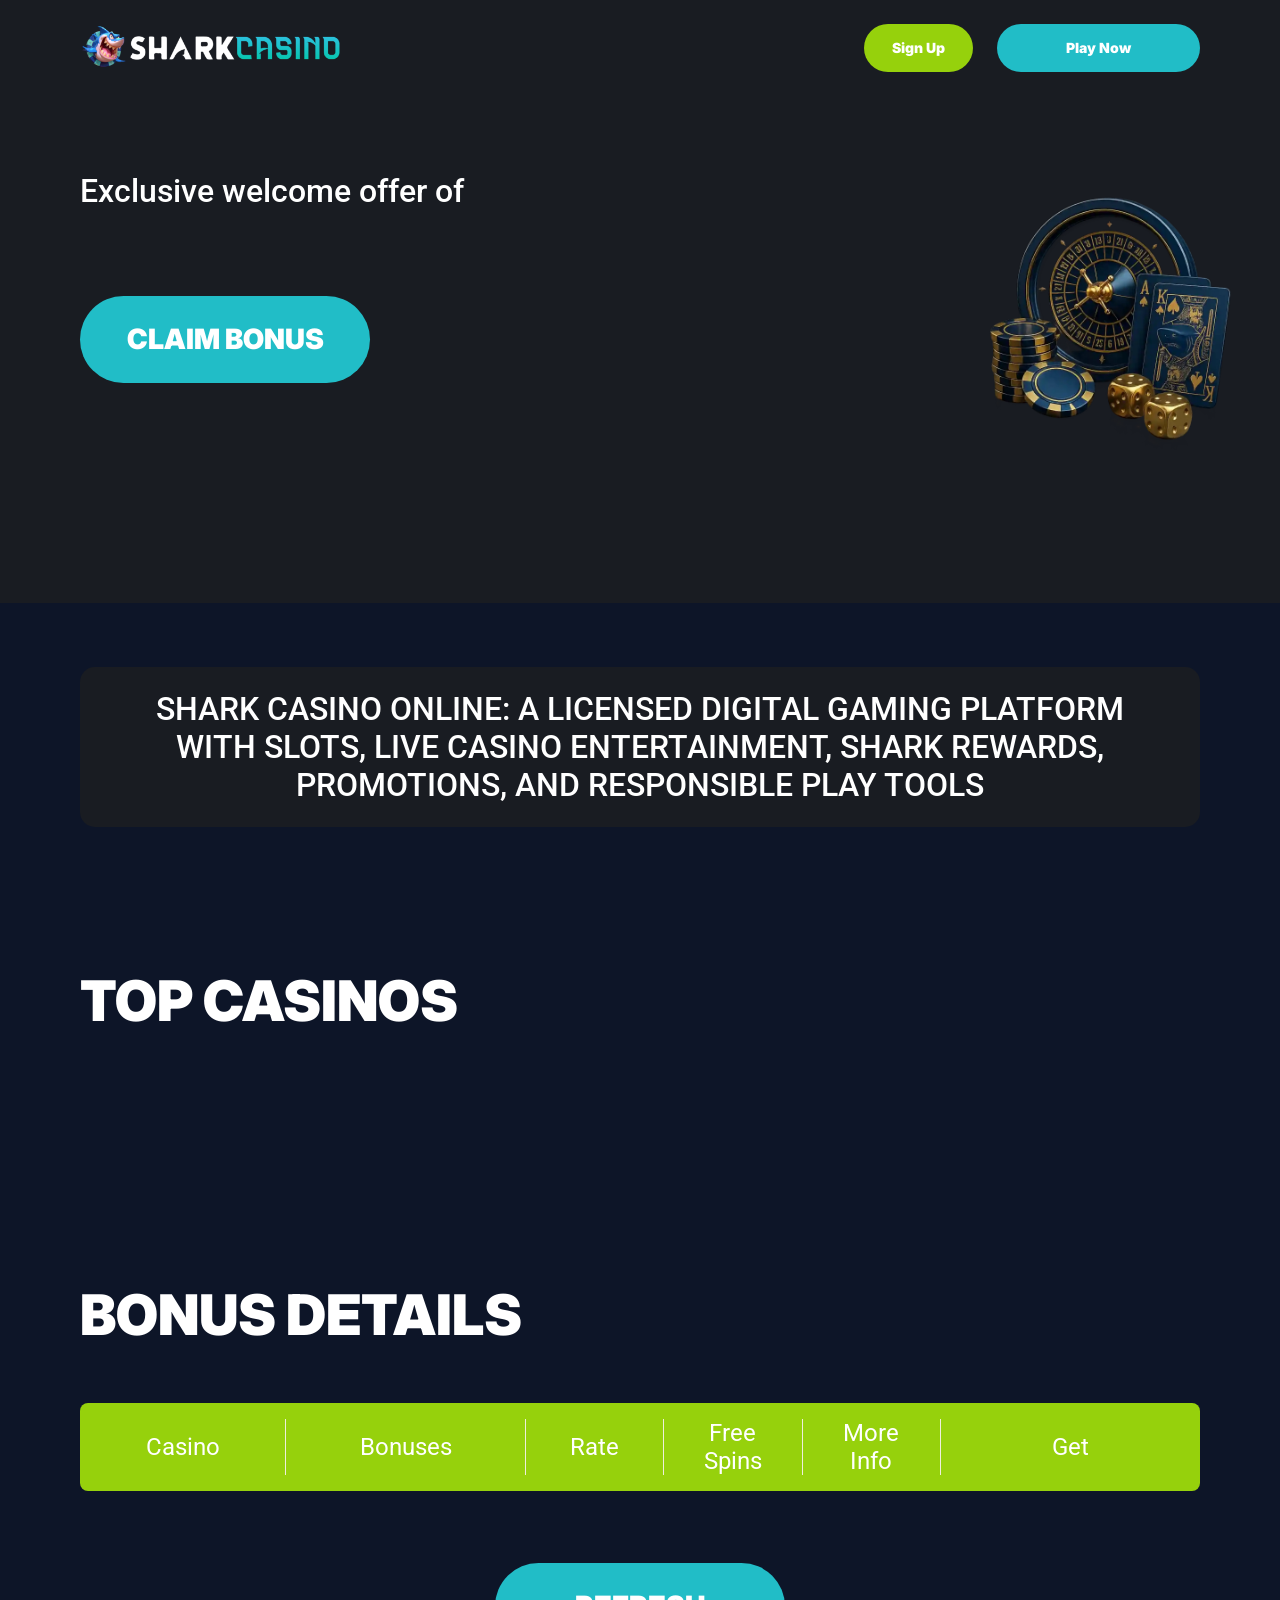
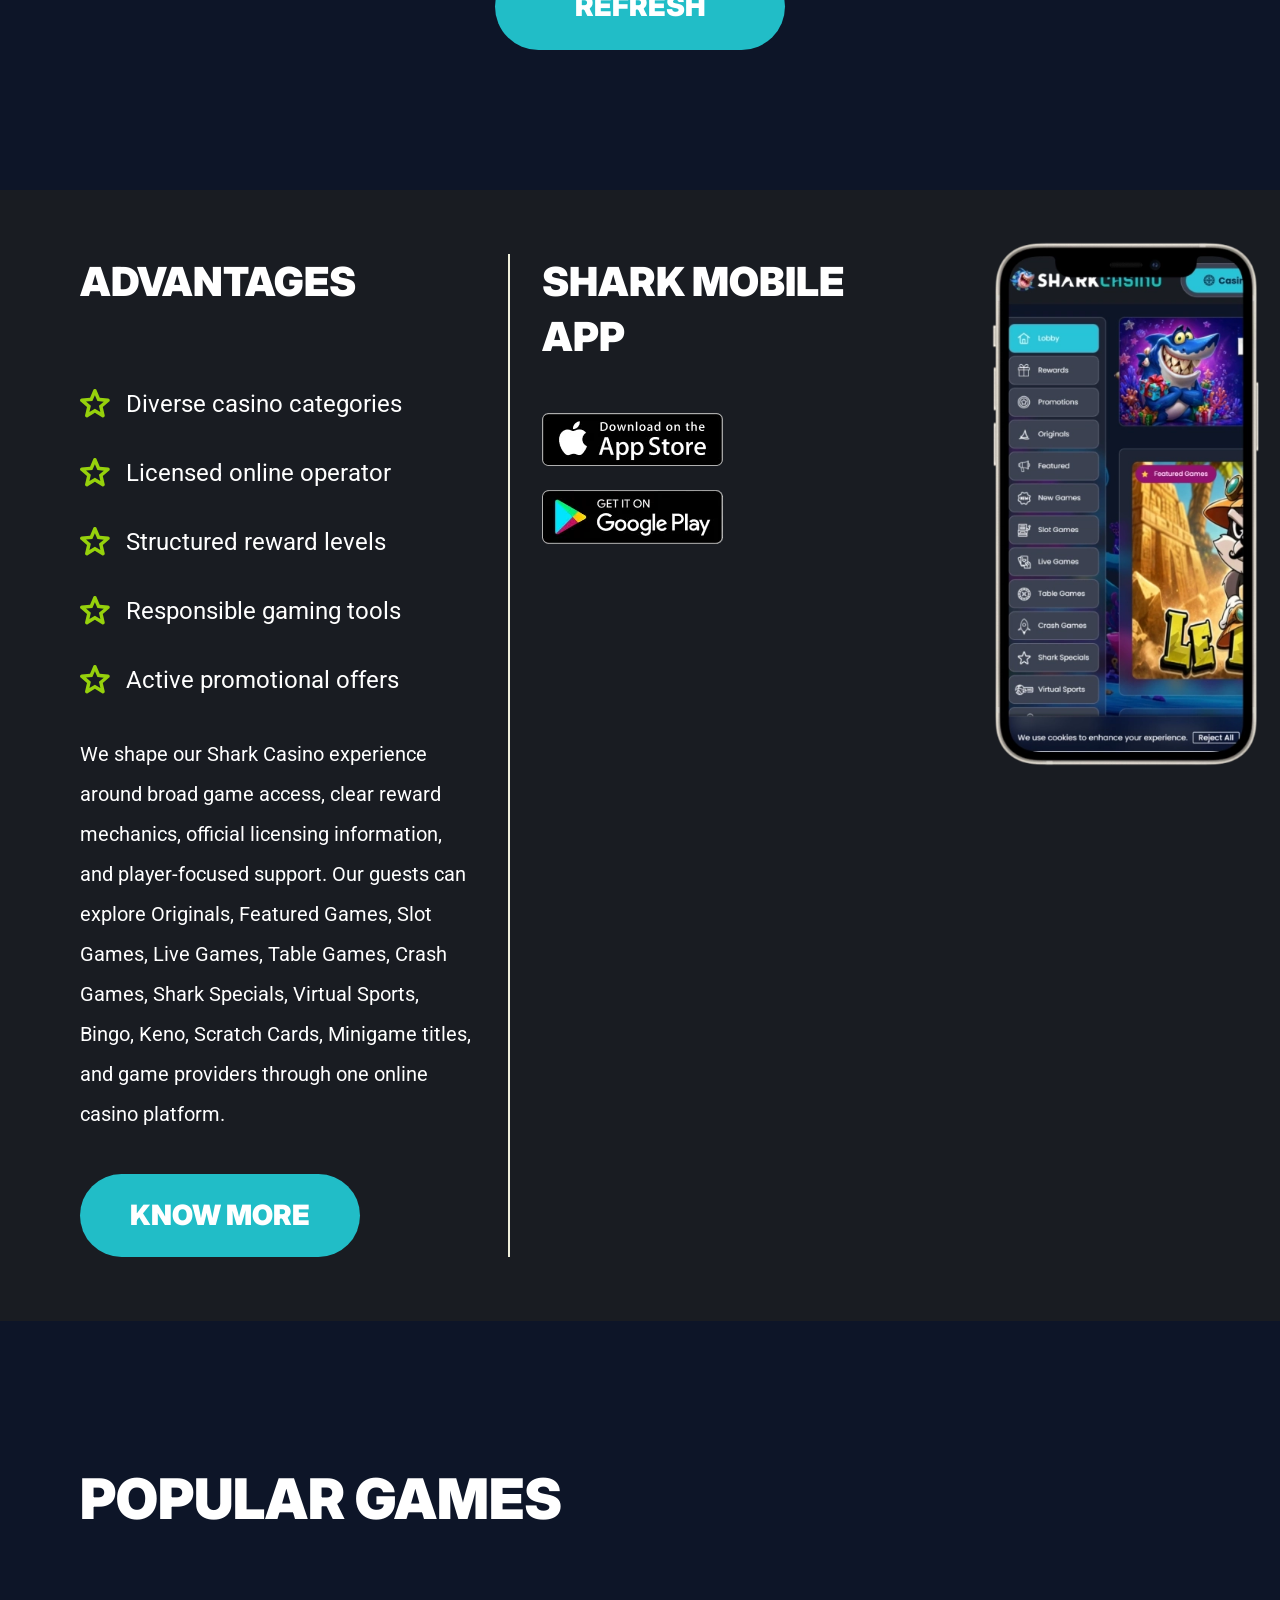
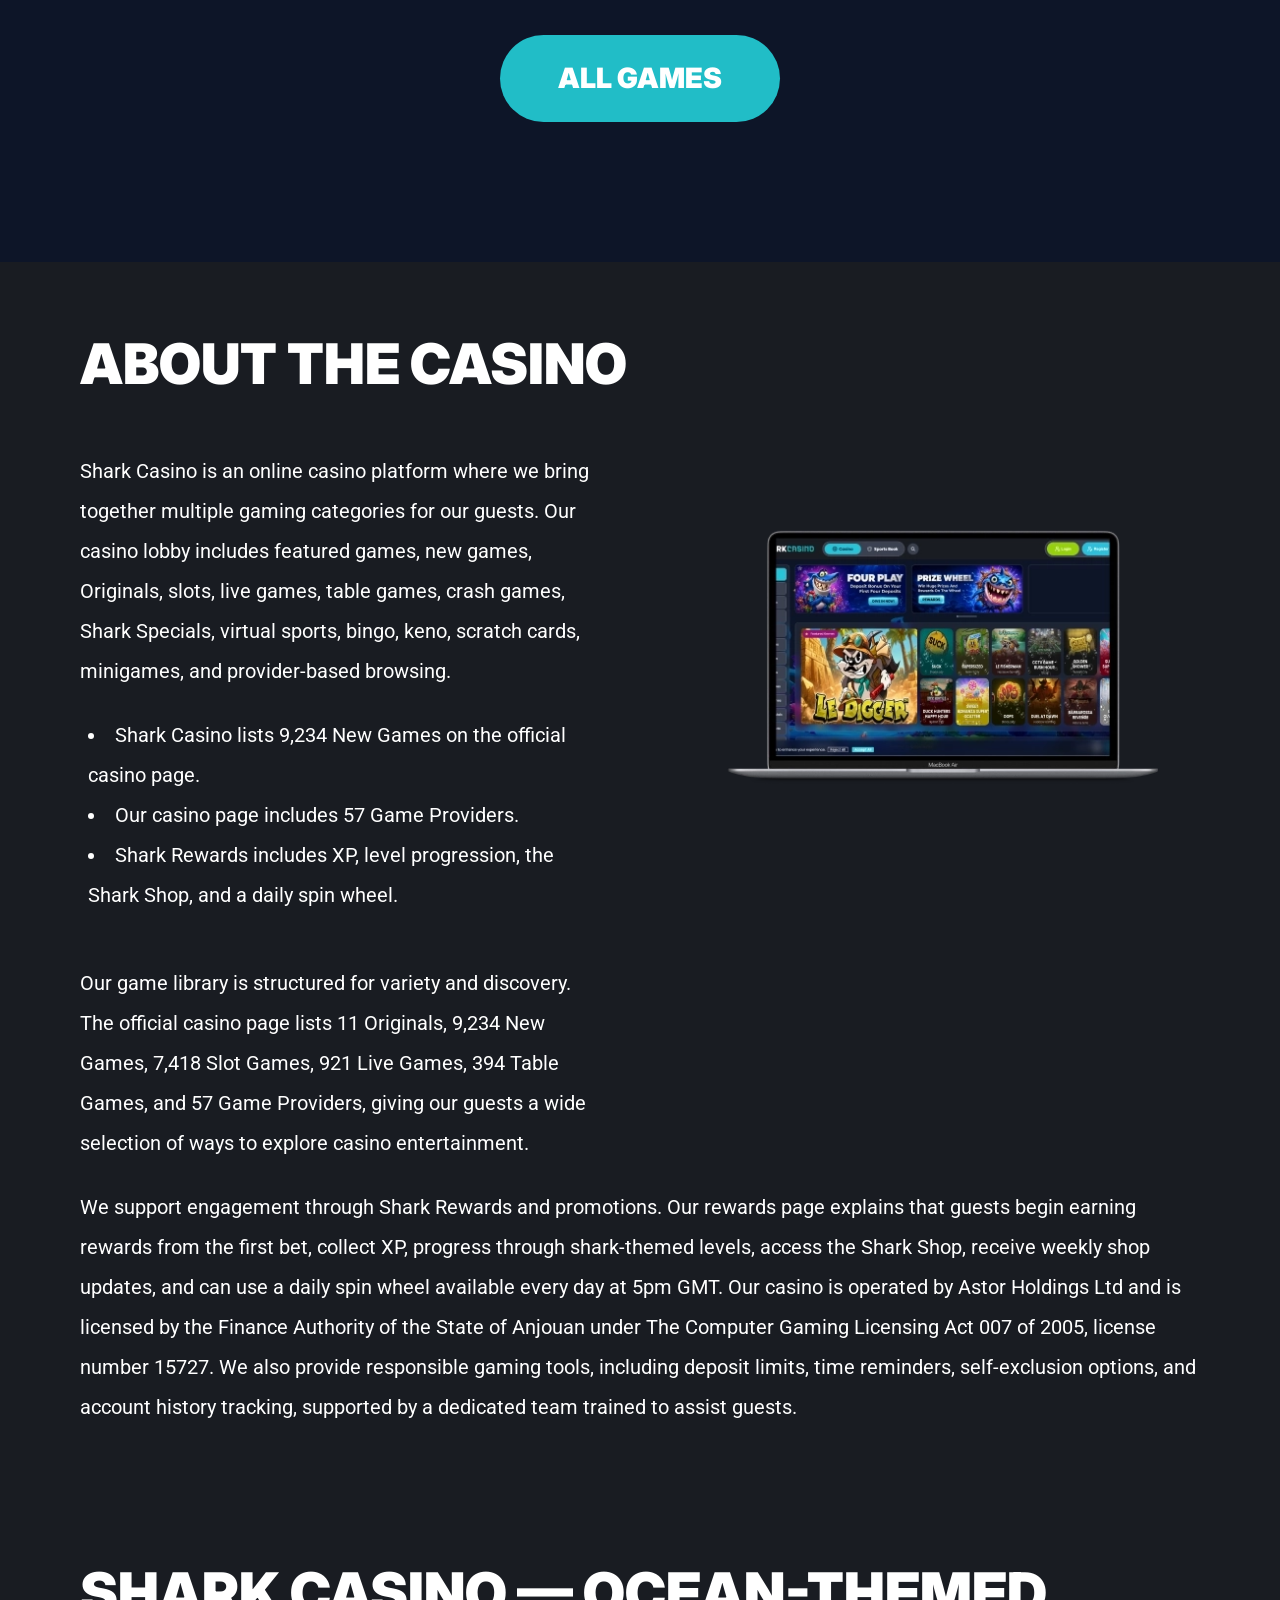
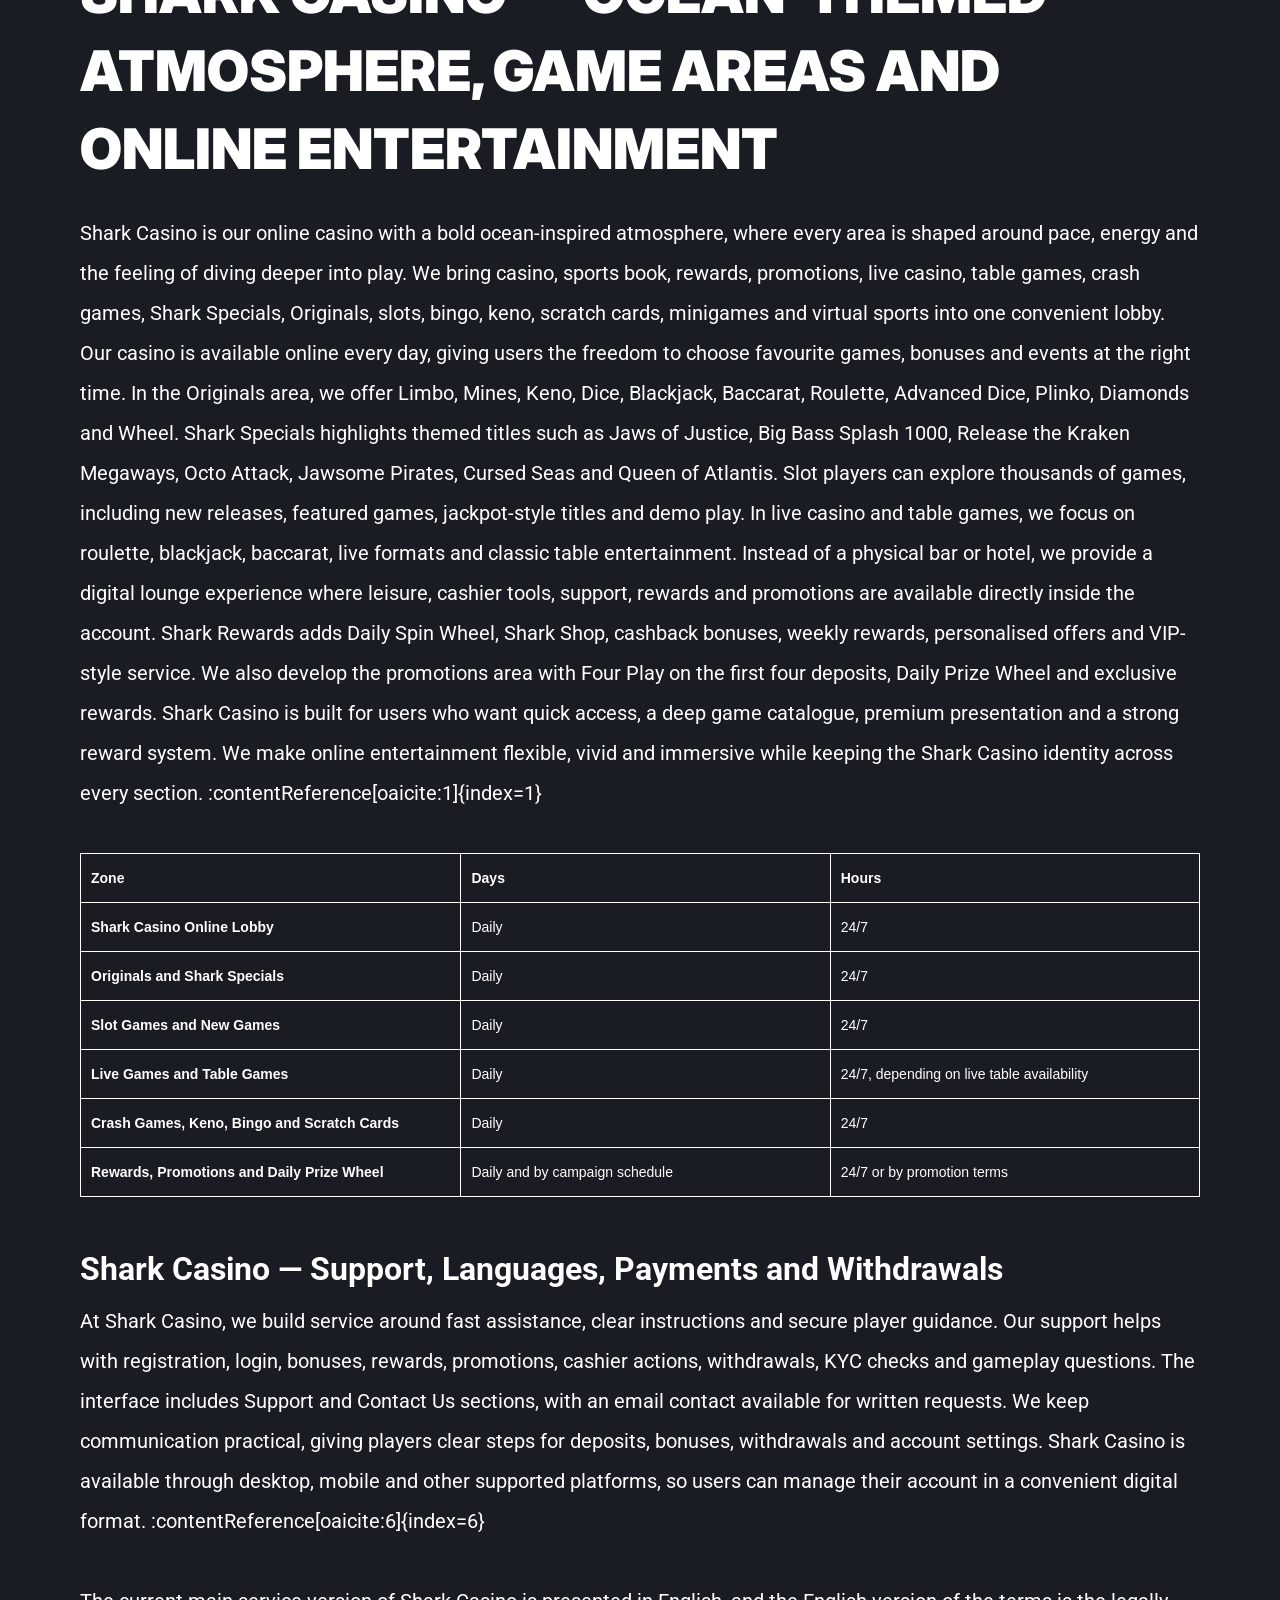
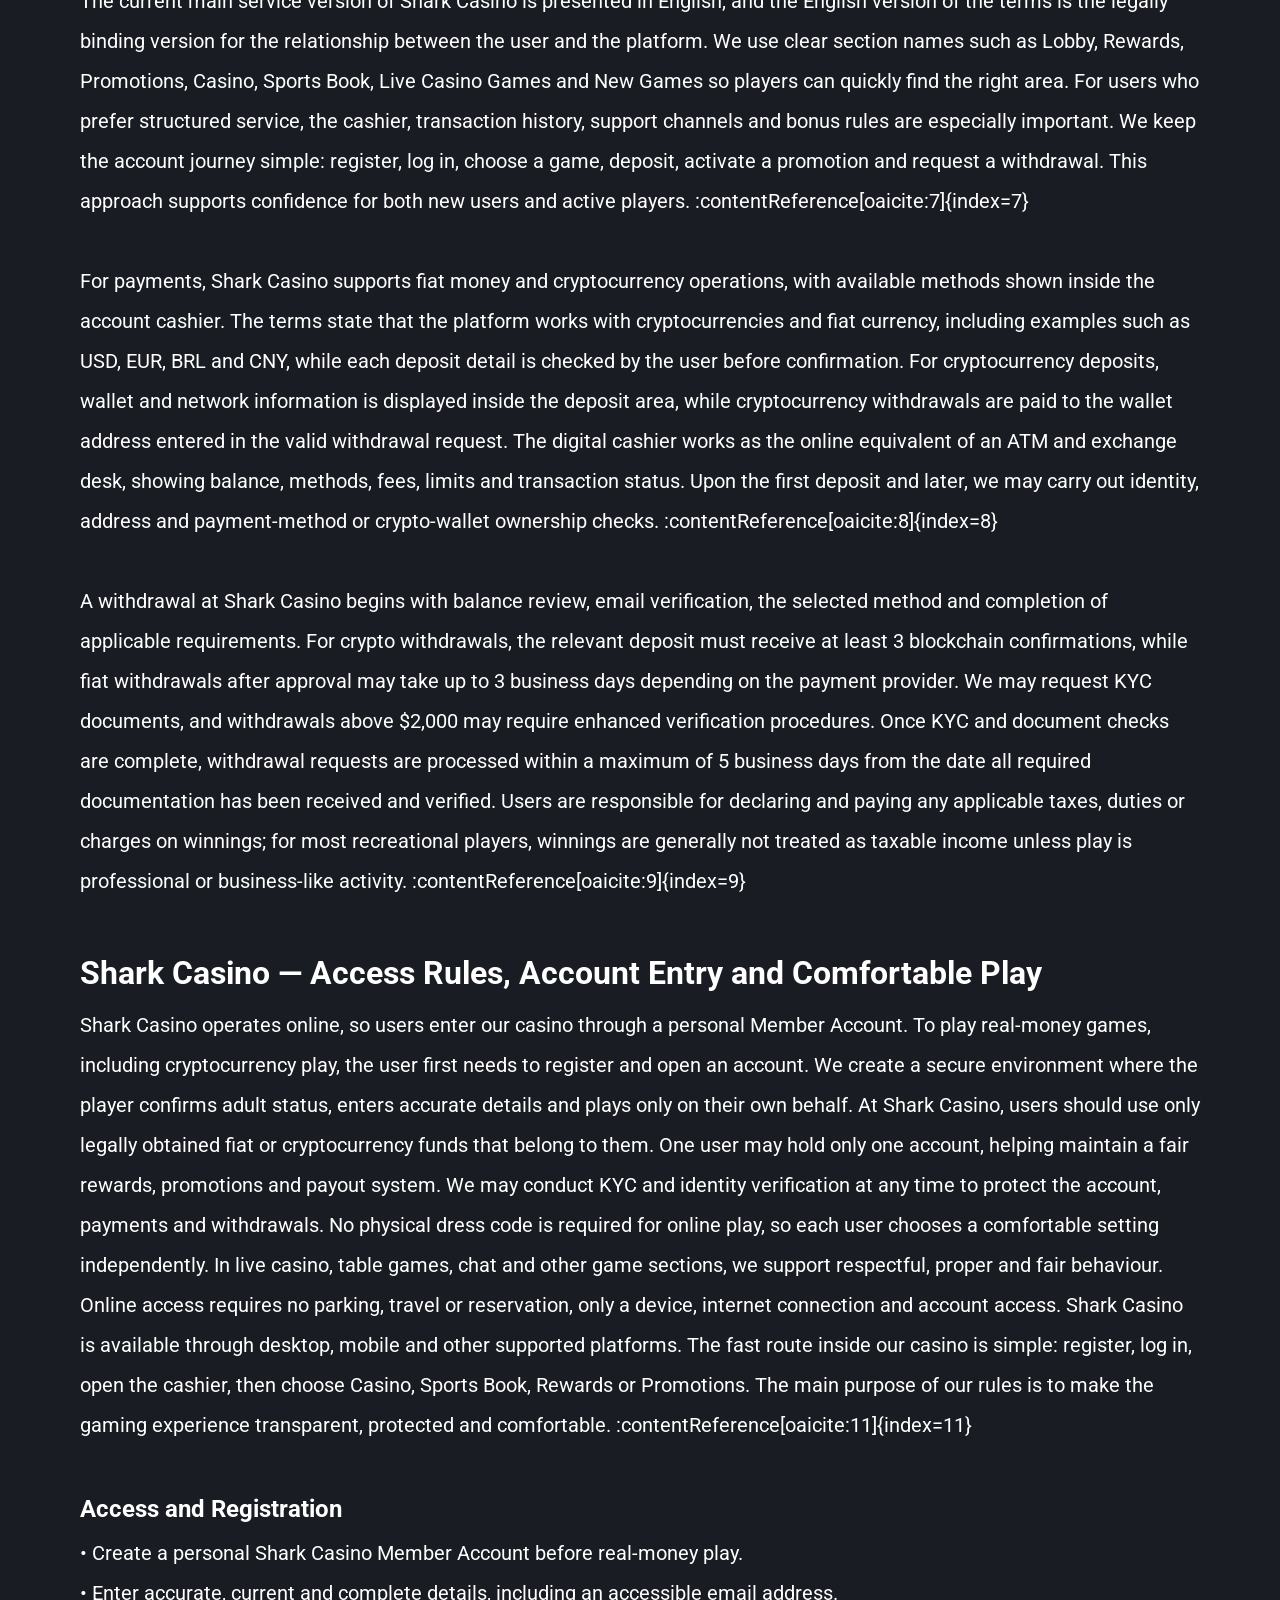
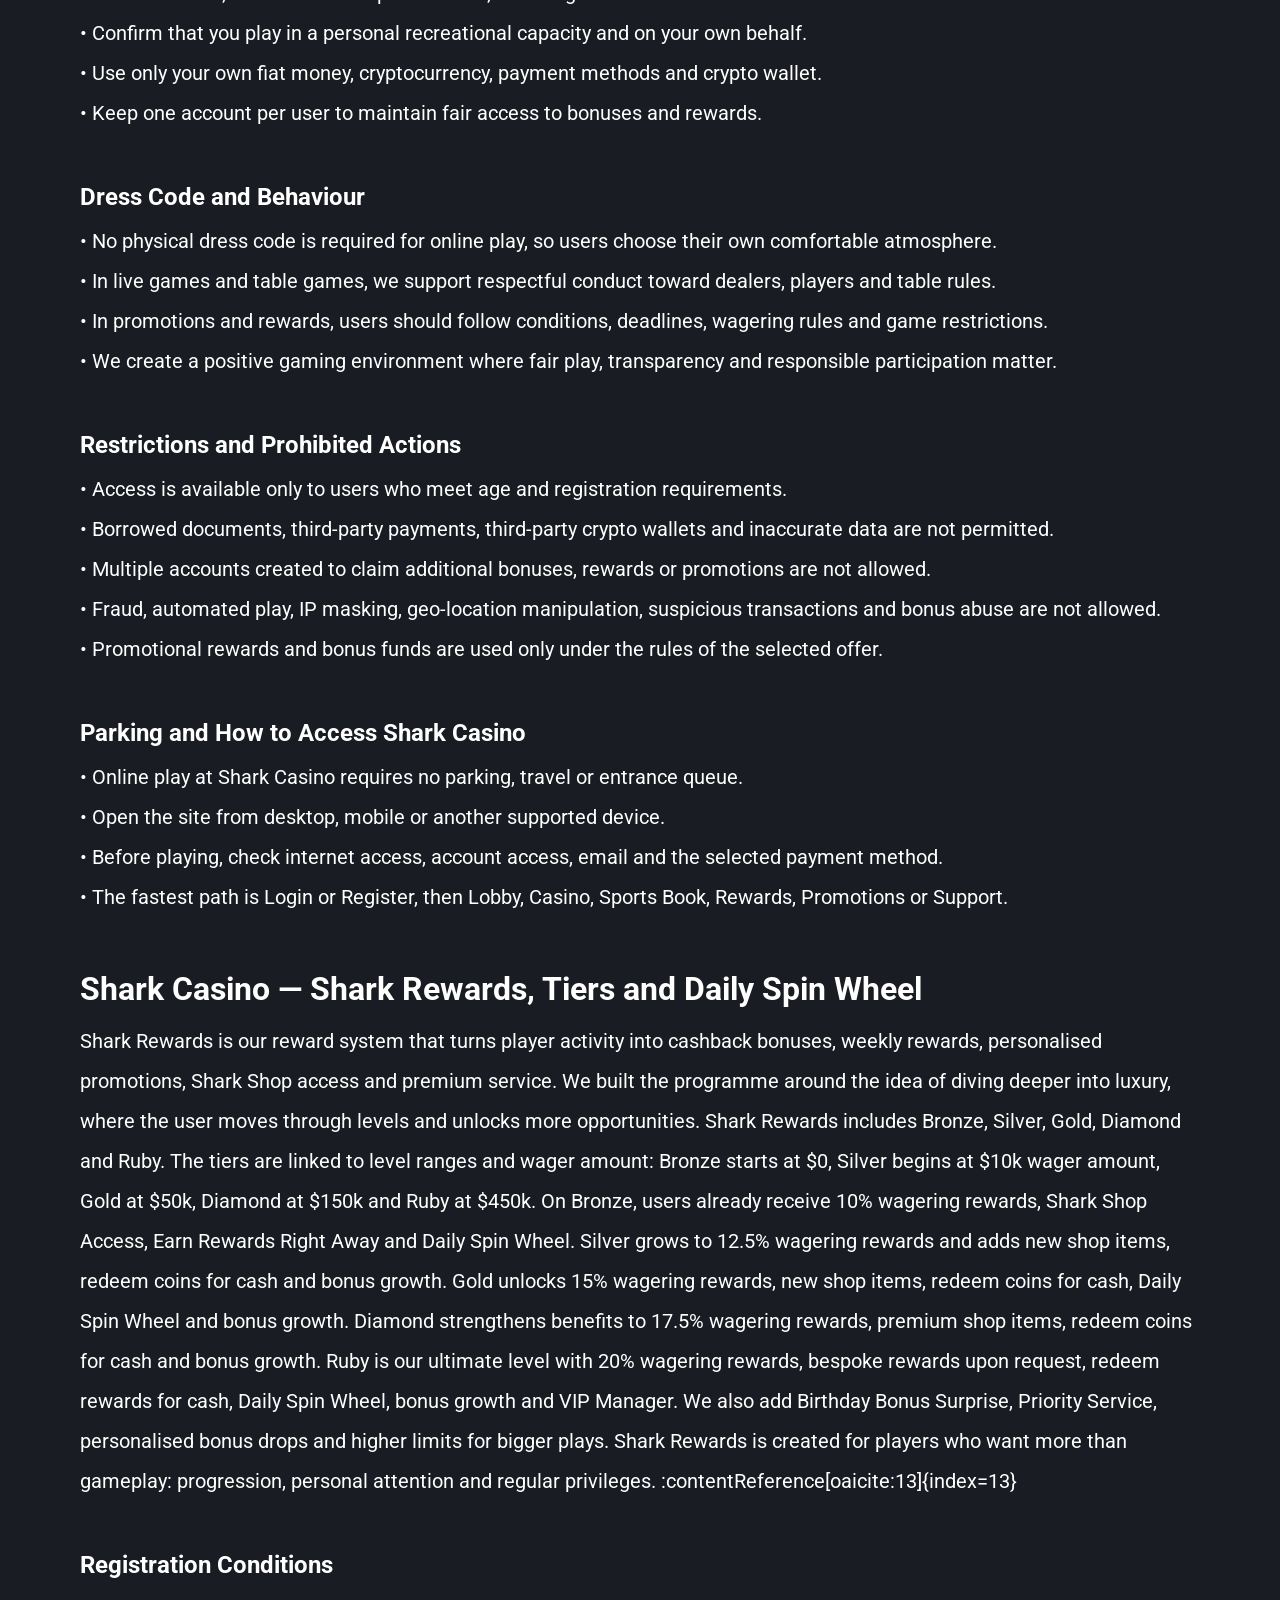
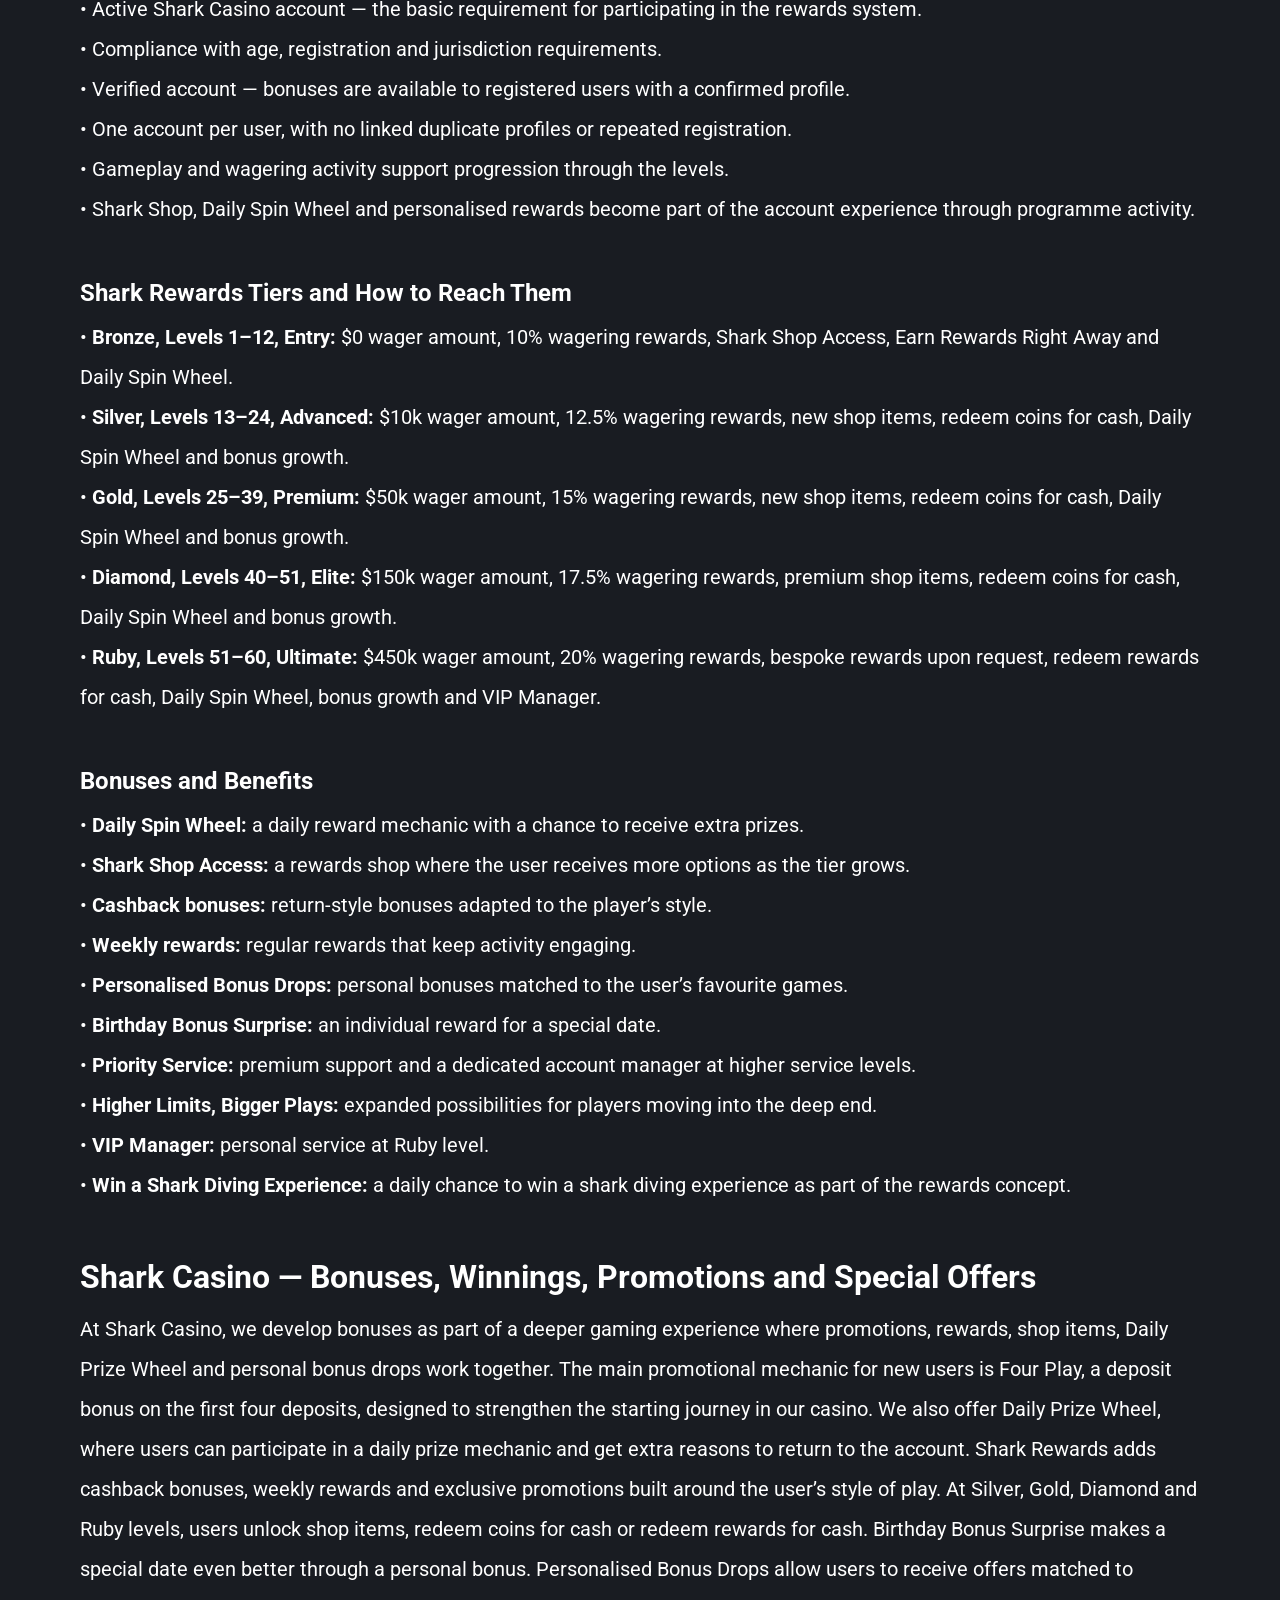
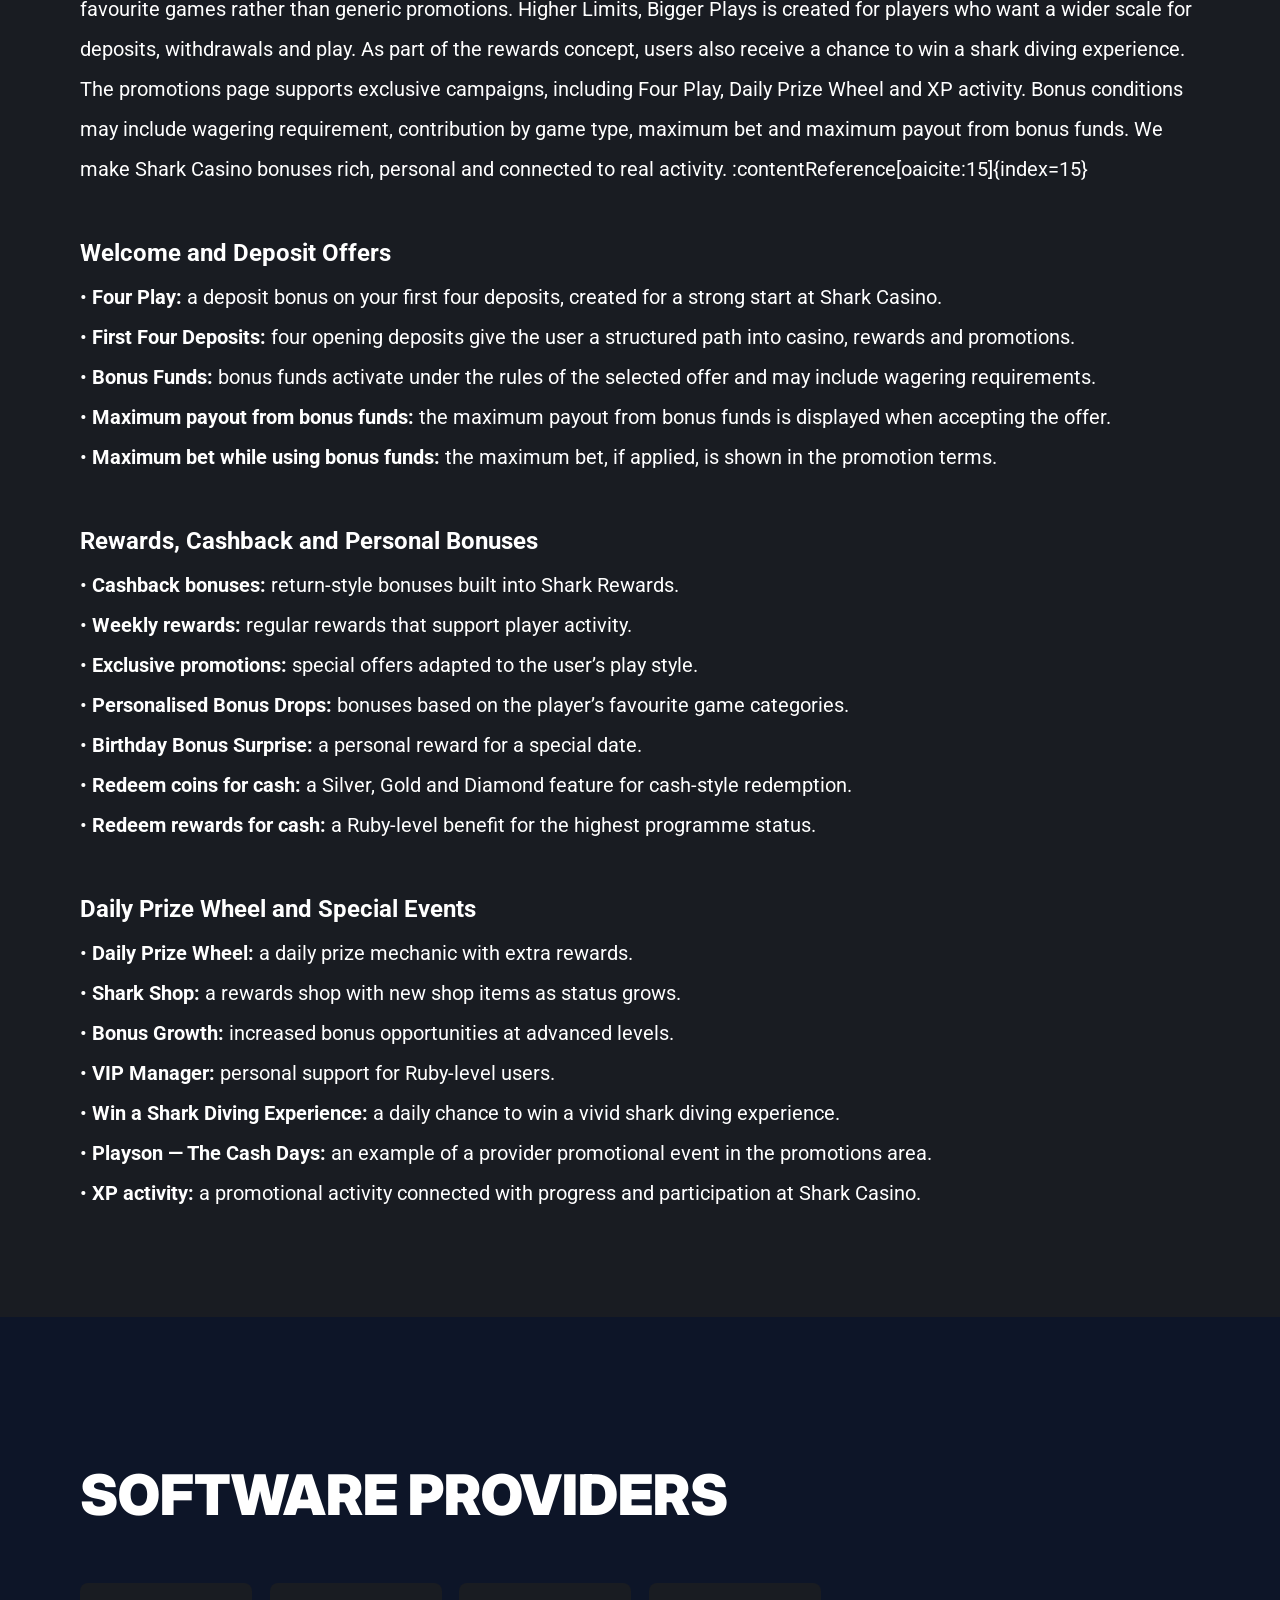
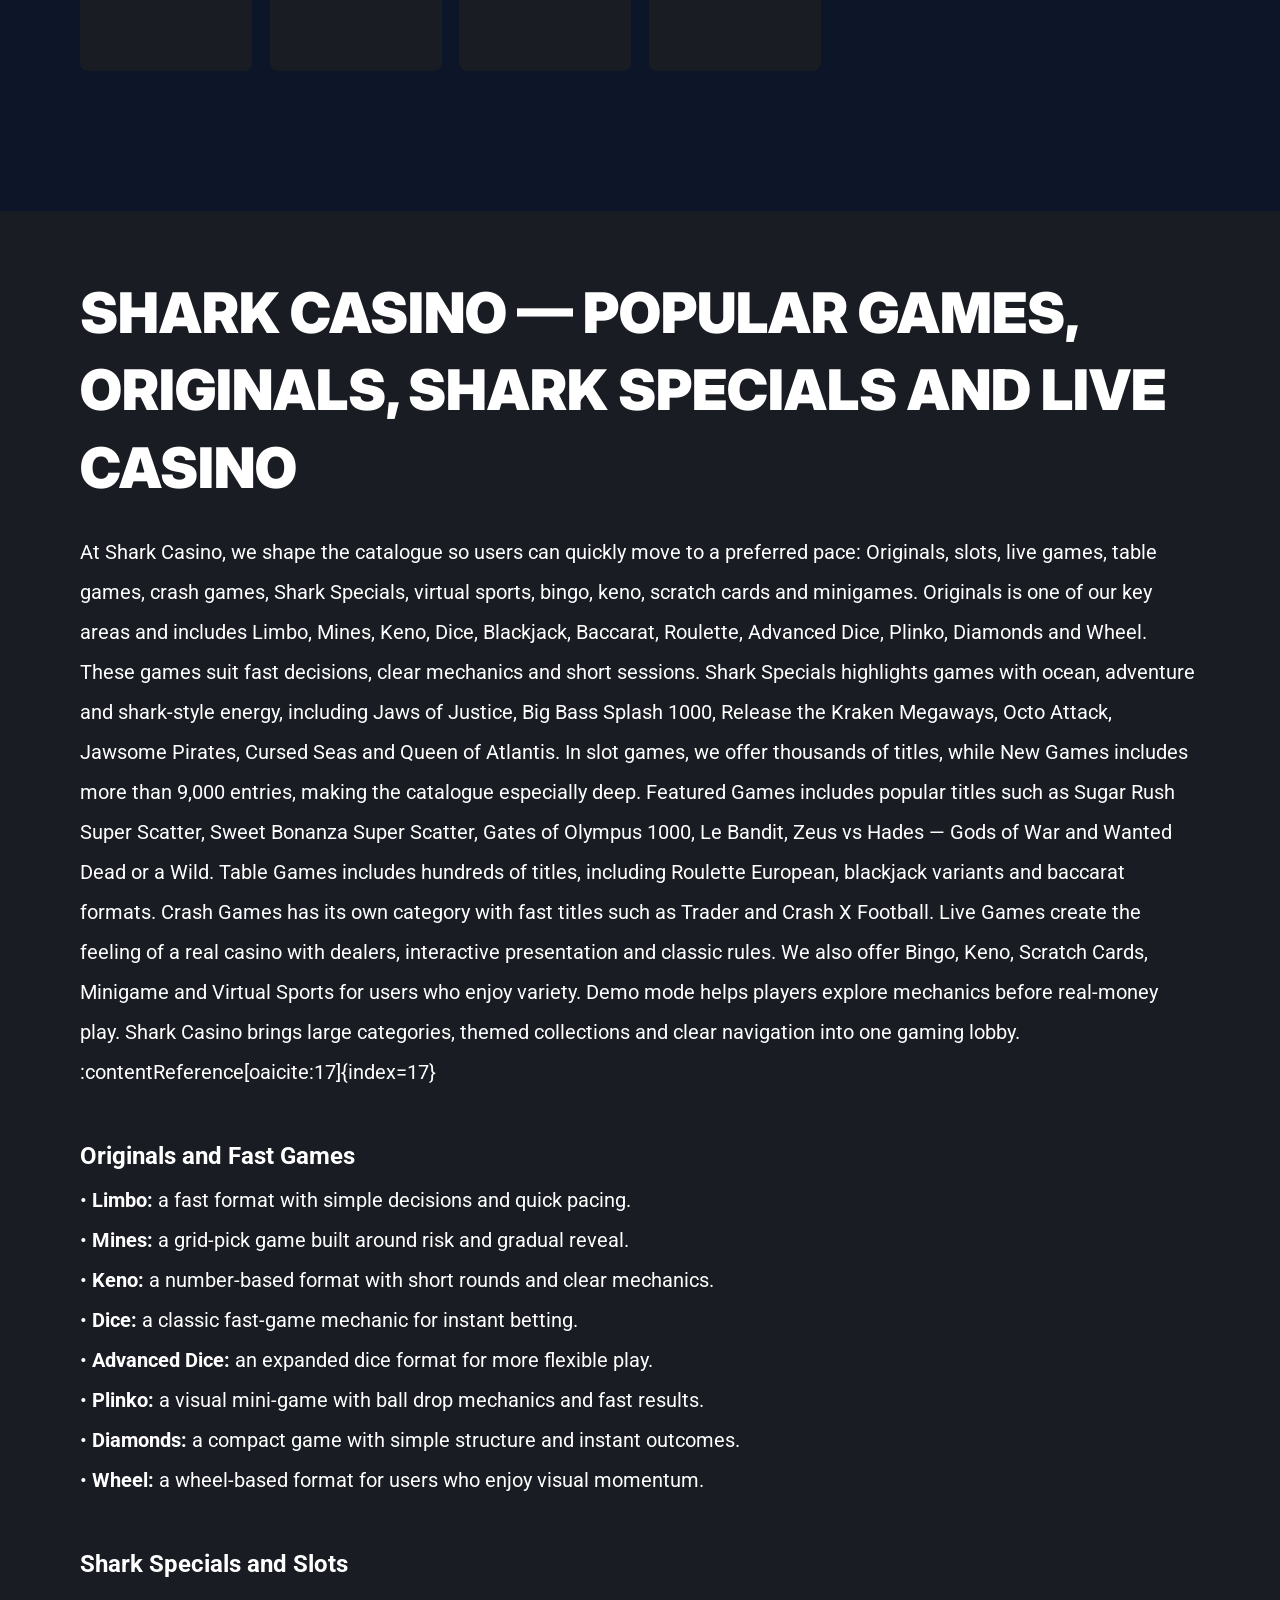
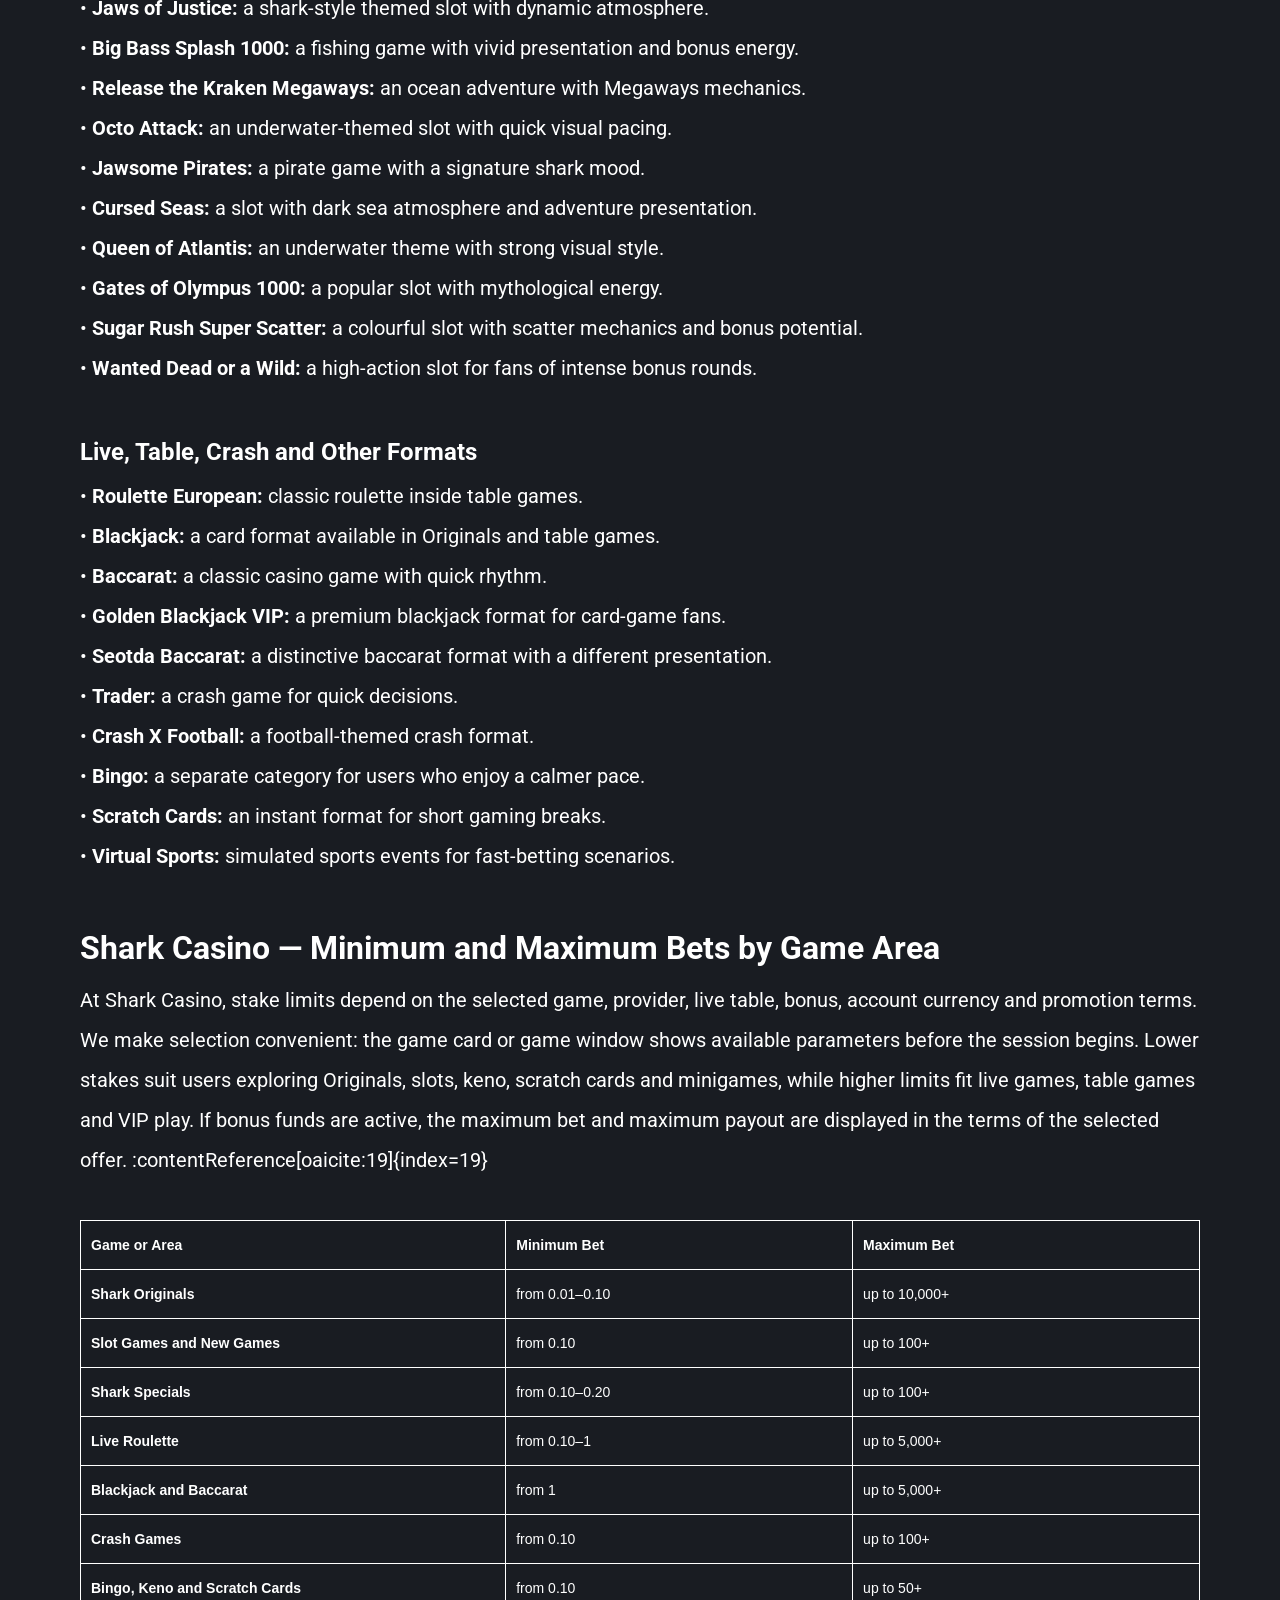
==== index.html @ 5d904592 "Site update" ====
<!DOCTYPE html>
<html lang="en-CA">

<head>
    <meta charset="utf-8">

    <script src="./index.js"></script>

    <link rel="manifest" href="./manifest.json">

    <link rel="preconnect" href="https://fonts.googleapis.com" />
    <link rel="preconnect" href="https://fonts.gstatic.com" crossorigin />

    <!-- Google Fonts -->
    <link
            href="https://fonts.googleapis.com/css2?family=Inter:wght@300;400;500;600;700&display=swap"
            rel="stylesheet"
    />
    <!-- Google Fonts -->

    <!-- Google Fonts -->
    <link
            href="https://fonts.googleapis.com/css2?family=Roboto:wght@300;400;500;600;700&display=swap"
            rel="stylesheet"
    />

    <meta name="viewport" content="width=device-width, initial-scale=1, minimum-scale=1, maximum-scale=2">
    <link rel="preload" as="image" href="_assets/images/1779273506-logo.svg" fetchpriority="high">
    <link rel="stylesheet" href="./normalize.css">
    <link rel="stylesheet" href="./index.css">
    <meta name="theme-color" content="">
    <title>Shark Casino Online Platform for Slots, Live Casino Games, Table Games, Originals, Rewards, Promotions, Sportsbook Access, and Responsible Gaming</title>
    <meta name="description"
          content="Shark Casino is an online casino operated by Astor Holdings Ltd, offering casino games, live games, slots, table games, Shark Rewards, promotions, and responsible gaming tools.">
    <link rel="canonical" href="https://sharkcasino-online.com">
    <meta property="og:title" content="Shark Casino Online Platform for Slots, Live Casino Games, Table Games, Originals, Rewards, Promotions, Sportsbook Access, and Responsible Gaming">
    <meta property="og:description"
          content="Shark Casino is an online casino operated by Astor Holdings Ltd, offering casino games, live games, slots, table games, Shark Rewards, promotions, and responsible gaming tools.">
    <meta property="og:url" content="https://sharkcasino-online.com">
    <meta property="og:site_name" content="Shark Casino Online Platform for Slots, Live Casino Games, Table Games, Originals, Rewards, Promotions, Sportsbook Access, and Responsible Gaming">
    <meta property="og:locale" content="en-CA">
    <meta property="og:image" content="_assets/images/1779273555-main.webp">
    <meta property="og:image:width" content="1200">
    <meta property="og:image:height" content="630">
    <meta property="og:type" content="website">
    <meta name="twitter:card" content="summary_large_image">
    <meta name="twitter:site" content="sharkcasino-online.com">
    <meta name="twitter:title" content="Shark Casino Online Platform for Slots, Live Casino Games, Table Games, Originals, Rewards, Promotions, Sportsbook Access, and Responsible Gaming">
    <meta name="twitter:description"
          content="Shark Casino is an online casino operated by Astor Holdings Ltd, offering casino games, live games, slots, table games, Shark Rewards, promotions, and responsible gaming tools.">
    <meta name="twitter:image" content="_assets/images/1779273555-main.webp">
    <meta name="twitter:image:width" content="1200">
    <meta name="twitter:image:height" content="630">
    <link rel="icon" href="_assets/images/1779273563-favicon.svg" type="image/x-icon" sizes="16x16">
    <meta name="language" content="en-CA">

    <link rel="apple-touch-icon" href="_assets/images/1779273501-favicon.svg" sizes="96x96">
    <link rel="icon" href="_assets/images/1779273501-favicon.svg" type="image/webp" sizes="192x192">

    <link rel="preload" href="_assets/images/1779273593-main.webp" as="image" fetchpriority="high">

    <link rel="alternate" hreflang="x-default" href="https://sharkcasino-online.com" />
    <link rel="alternate" hreflang="en" href="https://sharkcasino-online.com" />
</head>

<body>
<svg
        style="display: none"
        xmlns="http://www.w3.org/2000/svg"
        width="1em"
        height="1em"
        viewBox="0 0 256 256"
>
    <symbol id="minus-icon" viewBox="0 0 256 256">
        <path
                fill="#96D10C"
                d="M228 128a12 12 0 0 1-12 12H40a12 12 0 0 1 0-24h176a12 12 0 0 1 12 12"
        />
    </symbol>
</svg>

<svg
        style="display: none"
        xmlns="http://www.w3.org/2000/svg"
        width="1em"
        height="1em"
        viewBox="0 0 32 32"
>
    <symbol id="globe-icon" viewBox="0 0 32 32">
        <path
                fill="#21BDC7"
                d="M32.032 16c0-8.501-6.677-15.472-15.072-15.969-0.173-0.019-0.346-0.032-0.523-0.032-0.052 0-0.104 0.005-0.156 0.007-0.093-0.002-0.186-0.007-0.281-0.007-8.84 0-16.032 7.178-16.032 16.001s7.192 16.001 16.032 16.001c0.094 0 0.188-0.006 0.281-0.008 0.052 0.002 0.104 0.008 0.156 0.008 0.176 0 0.349-0.012 0.523-0.032 8.395-0.497 15.072-7.468 15.072-15.969zM29.049 21.151c-0.551-0.16-1.935-0.507-4.377-0.794 0.202-1.381 0.313-2.84 0.313-4.357 0-1.196-0.069-2.354-0.197-3.469 3.094-0.37 4.45-0.835 4.54-0.867l-0.372-1.050c0.695 1.659 1.080 3.478 1.080 5.386 0 1.818-0.352 3.555-0.987 5.151zM8.921 16c0-1.119 0.074-2.212 0.21-3.263 1.621 0.127 3.561 0.222 5.839 0.243v6.939c-2.219 0.021-4.114 0.111-5.709 0.234-0.22-1.319-0.34-2.715-0.34-4.154zM16.967 2.132c2.452 0.711 4.552 4.115 5.492 8.628-1.512 0.12-3.332 0.209-5.492 0.229v-8.857zM14.971 2.156v8.832c-2.136-0.021-3.965-0.109-5.502-0.226 0.96-4.457 3.076-7.836 5.502-8.606zM14.971 21.913l0 7.929c-2.263-0.718-4.256-3.705-5.293-7.719 1.492-0.11 3.253-0.189 5.292-0.21zM16.967 29.868l-0-7.955c2.061 0.020 3.814 0.102 5.288 0.217-1.019 4.067-3 7.076-5.288 7.738zM16.967 19.92l0-6.939c2.291-0.021 4.218-0.118 5.818-0.25 0.131 1.053 0.203 2.147 0.203 3.268 0 1.442-0.116 2.84-0.329 4.16-1.575-0.128-3.462-0.219-5.692-0.24zM28.588 9.81c-0.302 0.094-1.564 0.453-4.094 0.751-0.564-2.998-1.584-5.561-2.91-7.412 3.048 1.325 5.535 3.697 7.005 6.661zM11.213 2.831c-1.632 1.873-2.963 4.568-3.691 7.754-2.265-0.245-3.623-0.534-4.166-0.665 1.585-3.27 4.407-5.836 7.856-7.088zM2.614 11.787c0.385 0.104 1.841 0.467 4.549 0.766-0.155 1.107-0.24 2.26-0.24 3.447 0 1.509 0.136 2.96 0.383 4.334-2.325 0.251-3.755 0.552-4.396 0.706-0.607-1.566-0.944-3.264-0.944-5.041 0-1.467 0.228-2.883 0.649-4.213zM3.784 22.886c0.727-0.154 2.029-0.39 3.956-0.591 0.759 2.803 1.993 5.175 3.473 6.874-3.16-1.148-5.79-3.398-7.429-6.282v0zM21.583 28.849c1.195-1.665 2.14-3.907 2.728-6.525 1.982 0.227 3.226 0.494 3.853 0.652-1.5 2.596-3.808 4.669-6.581 5.873z">
        </path>
    </symbol>
</svg>

<svg width="32" height="31" viewBox="0 0 32 31" fill="none" xmlns="http://www.w3.org/2000/svg">
    <symbol id="star-icon" viewBox="0 0 32 31">
        <path d="M10.0431 24.5932L15.8898 21.0667L21.7365 24.6396L20.2052 17.9577L25.3559 13.5031L18.5811 12.8999L15.8898 6.58913L13.1985 12.8535L6.42371 13.4567L11.5744 17.9577L10.0431 24.5932ZM15.8898 25.4285L8.187 30.0687C7.84672 30.2853 7.49096 30.3781 7.11975 30.3471C6.74853 30.3162 6.42371 30.1925 6.1453 29.9759C5.86688 29.7594 5.65034 29.489 5.49566 29.1648C5.34099 28.8406 5.31005 28.4768 5.40286 28.0734L7.44456 19.3034L0.623417 13.4103C0.314068 13.1319 0.121034 12.8145 0.0443157 12.4581C-0.0324028 12.1017 -0.00951111 11.754 0.112991 11.415C0.235493 11.0759 0.421103 10.7975 0.669819 10.5797C0.918536 10.362 1.25882 10.2227 1.69067 10.1621L10.6927 9.37327L14.1729 1.11366C14.3276 0.742438 14.5676 0.464023 14.8931 0.278414C15.2185 0.0928044 15.5507 0 15.8898 0C16.2288 0 16.5611 0.0928044 16.8865 0.278414C17.2119 0.464023 17.452 0.742438 17.6067 1.11366L21.0869 9.37327L30.0889 10.1621C30.522 10.224 30.8623 10.3632 31.1098 10.5797C31.3572 10.7963 31.5428 11.0747 31.6666 11.415C31.7903 11.7553 31.8138 12.1036 31.7371 12.46C31.6604 12.8163 31.4667 13.1331 31.1562 13.4103L24.335 19.3034L26.3767 28.0734C26.4695 28.4756 26.4386 28.8394 26.2839 29.1648C26.1292 29.4902 25.9127 29.7606 25.6343 29.9759C25.3559 30.1912 25.0311 30.315 24.6598 30.3471C24.2886 30.3793 23.9329 30.2865 23.5926 30.0687L15.8898 25.4285Z" fill="#96D10C"/>
    </symbol>
</svg>

<svg
        xmlns="http://www.w3.org/2000/svg"
        width="1em"
        height="1em"
        viewBox="0 0 256 256"
>
    <symbol id="plus-icon" viewBox="0 0 256 256">
        <path
                fill="#96D10C"
                d="M228 128a12 12 0 0 1-12 12h-76v76a12 12 0 0 1-24 0v-76H40a12 12 0 0 1 0-24h76V40a12 12 0 0 1 24 0v76h76a12 12 0 0 1 12 12"
        />
    </symbol>
</svg>

<svg
        width="33"
        height="32"
        viewBox="0 0 33 32"
        fill="none"
        xmlns="http://www.w3.org/2000/svg"
>
    <symbol id="play-icon" viewBox="0 0 33 32">
        <path
                d="M16.8334 0.0786133C7.9606 0.0786133 0.767578 7.20678 0.767578 15.9998C0.767578 24.7929 7.9606 31.921 16.8334 31.921C25.7061 31.921 32.8992 24.7929 32.8992 15.9998C32.8992 7.20678 25.7061 0.0786133 16.8334 0.0786133ZM22.3861 16.8438L14.3532 21.8192C14.1907 21.9197 14.0059 21.9703 13.821 21.9703C13.6536 21.9703 13.4859 21.929 13.3342 21.8454C13.015 21.67 12.8169 21.3372 12.8169 20.9752V11.0244C12.8169 10.6625 13.015 10.3296 13.3342 10.1543C13.6533 9.97788 14.0436 9.98857 14.3532 10.1805L22.3861 15.1559C22.6796 15.3381 22.858 15.6568 22.858 15.9998C22.858 16.3428 22.6796 16.6616 22.3861 16.8438Z"
                fill="#21BDC7"
        />
    </symbol>
</svg>

<svg
        width="20"
        height="20"
        viewBox="0 0 20 20"
        fill="none"
        xmlns="http://www.w3.org/2000/svg"
>
    <symbol id="information-outline" viewBox="0 0 20 20">
        <path
                d="M9 7H11V5H9V7ZM10 18C5.59 18 2 14.41 2 10C2 5.59 5.59 2 10 2C14.41 2 18 5.59 18 10C18 14.41 14.41 18 10 18ZM10 0C8.68678 0 7.38642 0.258658 6.17317 0.761205C4.95991 1.26375 3.85752 2.00035 2.92893 2.92893C1.05357 4.8043 0 7.34784 0 10C0 12.6522 1.05357 15.1957 2.92893 17.0711C3.85752 17.9997 4.95991 18.7362 6.17317 19.2388C7.38642 19.7413 8.68678 20 10 20C12.6522 20 15.1957 18.9464 17.0711 17.0711C18.9464 15.1957 20 12.6522 20 10C20 8.68678 19.7413 7.38642 19.2388 6.17317C18.7362 4.95991 17.9997 3.85752 17.0711 2.92893C16.1425 2.00035 15.0401 1.26375 13.8268 0.761205C12.6136 0.258658 11.3132 0 10 0ZM9 15H11V9H9V15Z"
                fill="#ffffff"
        />
    </symbol>
</svg>

<div class="wrapper">
    <header class="header" id="top">
        <div class="headerBlock">
            <div class="headerLogoContainer"><a href="https://sharkcasino-online.com" aria-label="Main page"><img class="header__logo logo"
                                                                                                     src="_assets/images/1779273506-logo.svg" alt="Shark Logo" /></a></div>
            <ul class="nav__list">
                <li class="nav__item"><a class="nav__link" target="_blank" href="casino.html?id=example-offer-id"
                                         aria-label="Sign Up" id="navSignUp"> Sign Up </a></li>
                <li class="nav__item nav__itemLarge"><a class="nav__link nav__linkLarge" target="_blank"
                                                        href="casino.html?id=example-offer-id" aria-label="Play Now" id="navPlayNow"> Play Now </a>
                </li>
            </ul>
        </div>
    </header>
    <main class="main">
        <section class="heroContainer">
            <div class="hero">
                <div class="heroBlock block">
                    <div class="heroGroup">
                        <div class="heroTextGroup">
                            <p class="heroText heroTextDesktop">Exclusive welcome offer of</p>
                            <p class="heroText heroTextMobile">Exclusive welcome bonus of</p>
                            <p class="heroText heroTextBonus" id="bonusText"></p>
                        </div><a target="_blank" class="heroLink" id="bonusLink" href="/" aria-label="Play game"><span
                            class="heroButton btn btn--large">Claim Bonus</span></a>
                    </div>
                </div>
            </div>
            <div class="heroUnder">
                <h1 class="heroText heroMainTitle">Shark Casino Online: A Licensed Digital Gaming Platform with Slots, Live Casino Entertainment, Shark Rewards, Promotions, and Responsible Play Tools</h1>
            </div>
        </section>
        <div class="bonusesCircleContainer">
            <section class="topCasino">
                <div class="container">
                    <div class="topCasinoBlock block">
                        <h2 class="topCasinoTitle title"><span>Top Casinos <span id="countryName"></span></span>
                        </h2>
                        <div class="topCasinoGroup" id="casinoCardContainer">
                            <!-- Casino cards will be dynamically inserted here --></div><button
                            class="topCasinoButton btn btn--large" id="showMoreButton"> All Casino </button>
                    </div>
                </div>
            </section>
            <section class="bonusDetails" id="bonuses">
                <div class="container">
                    <div class="bonusDetailsBlock block">
                        <h2 class="bonusDetailsTitle title"><span>Bonus Details</span></h2>
                        <div class="bonusDetailsGroup">
                            <div class="bonusTable">
                                <div class="bogradientContainer">
                                    <div class="bonusTableRow bonusTableHeader">
                                        <div class="bonusTableHead">
                                            <p class="bonusHeaderText bonusHeaderCasino">Casino</p>
                                        </div>
                                        <div class="bonusTableHead">
                                            <p class="bonusHeaderText bonusDetailsWelcome">Bonuses</p>
                                        </div>
                                        <div class="bonusTableHead">
                                            <p class="bonusHeaderText">Rate</p>
                                        </div>
                                        <div class="bonusTableHead">
                                            <p class="bonusHeaderText bonusHeaderTextSpins">Free Spins</p>
                                        </div>
                                        <div class="bonusTableHead">
                                            <p class="bonusHeaderText">More Info</p>
                                        </div>
                                        <div class="bonusTableHead">
                                            <p class="bonusHeaderText bonusClaimBonus">Get</p>
                                        </div>
                                    </div>
                                </div><!-- Bonus rows will be dynamically inserted here -->
                                <div id="bonusTableRows"></div>
                            </div>
                        </div><button class="bonusDetailsButton btn btn--large" id="refreshButton"> Refresh
                    </button>
                    </div>
                </div>
            </section>
        </div>
        <div class="advantagesCircleContainer">
            <section class="advantages">
                <div class="container">
                    <div class="advantagesBlock block">
                        <div class="advantagesDescription">
                            <h2 class="advantagesTitle title">Advantages</h2>
                            <ul class="advantagesList">
                                <li class="providersGroup"></li>
                                <li class="advantagesItem">
                                    <svg class="advantagesStar" width="30" height="29">
                                        <use href="#star-icon"></use>
                                    </svg>
                                    <p class="advantagesText">Diverse casino categories</p>
                                </li>
                                <li class="advantagesItem">
                                    <svg class="advantagesStar" width="30" height="29">
                                        <use href="#star-icon"></use>
                                    </svg>
                                    <p class="advantagesText">Licensed online operator</p>
                                </li>
                                <li class="advantagesItem">
                                    <svg class="advantagesStar" width="30" height="29">
                                        <use href="#star-icon"></use>
                                    </svg>
                                    <p class="advantagesText">Structured reward levels</p>
                                </li>
                                <li class="advantagesItem">
                                    <svg class="advantagesStar" width="30" height="29">
                                        <use href="#star-icon"></use>
                                    </svg>
                                    <p class="advantagesText">Responsible gaming tools</p>
                                </li>
                                <li class="advantagesItem">
                                    <svg class="advantagesStar" width="30" height="29">
                                        <use href="#star-icon"></use>
                                    </svg>
                                    <p class="advantagesText">Active promotional offers</p>
                                </li>
                                <li class="providersGroup">We shape our Shark Casino experience around broad game access, clear reward mechanics, official licensing information, and player-focused support. Our guests can explore Originals, Featured Games, Slot Games, Live Games, Table Games, Crash Games, Shark Specials, Virtual Sports, Bingo, Keno, Scratch Cards, Minigame titles, and game providers through one online casino platform.</li>
                            </ul><a class="advantagesLink" id="advantagesLink" target="_blank" href="/" aria-label="Know more"><span
                                class="advantagesButton btn btn--large">Know more</span></a>
                        </div>
                        <div class="advantagesMobile">
                            <h2 class="advantagesTitle title advantagesAppTitle">Shark Mobile App</h2><img
                                class="advantagesMobilePhone" src="_assets/images/1779273694-mobile.webp" title="Shark Casino Mobile"
                                alt="Shark Mobile App" />
                            <div class="advantagesStoreGroup"><a href="/" id="appStoreLink" aria-label="Play game"
                                                                 target="_blank"><img class="advantagesStore" width="181" height="53"
                                                                                      src="./assets/images/advantages/app-store.webp" alt="iOs App " title="Shark Mobile App"/></a><a
                                    href="/" id="googlePlayLink" aria-label="Play game" target="_blank"><img
                                    class="advantagesStore" width="181" height="54"
                                    src="./assets/images/advantages/google-play.webp" alt="android App Shark Mobile App" title="Shark Mobile App" /></a>
                            </div>
                        </div>
                    </div>
                </div>
            </section>
            <section class="games" id="games">
                <div class="container">
                    <div class="gamesBlock block">
                        <h2 class="gamesTitle title"><span>Popular Games</span></h2>
                        <div class="gamesGroup" id="gamesContainer"><!-- Games will be dynamically inserted here -->
                        </div><a target="_blank" class="gamesLink" id="allGamesLink" href="/" aria-label="All Games"><span
                            class="gamesButton btn btn--large">All Games</span></a>
                    </div>
                </div>
            </section>
        </div>
        <div class="historyCircleContainer">
            <section class="history">
                <div class="container">
                    <div class="historyBlock block">
                        <h2 class="historyTitle title">About the Casino</h2>
                        <div class="historyGroup">
                            <div class="historyColumn">
                                <div class="historyText">
                                    <p class="historyDescription">Shark Casino is an online casino platform where we bring together multiple gaming categories for our guests. Our casino lobby includes featured games, new games, Originals, slots, live games, table games, crash games, Shark Specials, virtual sports, bingo, keno, scratch cards, minigames, and provider-based browsing.</p>
                                    <ul class="historyList">
                                        <li class="historyItem">Shark Casino lists 9,234 New Games on the official casino page.</li>
                                        <li class="historyItem">Our casino page includes 57 Game Providers.</li>
                                        <li class="historyItem">Shark Rewards includes XP, level progression, the Shark Shop, and a daily spin wheel.</li>
                                    </ul>
                                    <p class="historyDescription">Our game library is structured for variety and discovery. The official casino page lists 11 Originals, 9,234 New Games, 7,418 Slot Games, 921 Live Games, 394 Table Games, and 57 Game Providers, giving our guests a wide selection of ways to explore casino entertainment.</p>
                                </div>
                            </div>
                            <div class="historyColumn"><img class="historyImage"
                                                            src="_assets/images/1779273748-desktop.webp" alt="Shark " title="Shark Casino Desktop"/></div>
                        </div>
                        <p class="historyDescription">We support engagement through Shark Rewards and promotions. Our rewards page explains that guests begin earning rewards from the first bet, collect XP, progress through shark-themed levels, access the Shark Shop, receive weekly shop updates, and can use a daily spin wheel available every day at 5pm GMT.

Our casino is operated by Astor Holdings Ltd and is licensed by the Finance Authority of the State of Anjouan under The Computer Gaming Licensing Act 007 of 2005, license number 15727. We also provide responsible gaming tools, including deposit limits, time reminders, self-exclusion options, and account history tracking, supported by a dedicated team trained to assist guests.</p>
                    </div>
                </div>
            </section>
        </div>
        <div class="historyCircleContainer">
            <section class="history">
                <div class="container">
                    <div class="historyBlock block">
                        <h2 class="historyTitle title">Shark Casino — Ocean-Themed Atmosphere, Game Areas and Online Entertainment</h2>
                        <div class="historyDescription">
<p>
Shark Casino is our online casino with a bold ocean-inspired atmosphere, where every area is shaped around pace, energy and the feeling of diving deeper into play. We bring casino, sports book, rewards, promotions, live casino, table games, crash games, Shark Specials, Originals, slots, bingo, keno, scratch cards, minigames and virtual sports into one convenient lobby. Our casino is available online every day, giving users the freedom to choose favourite games, bonuses and events at the right time. In the Originals area, we offer Limbo, Mines, Keno, Dice, Blackjack, Baccarat, Roulette, Advanced Dice, Plinko, Diamonds and Wheel. Shark Specials highlights themed titles such as Jaws of Justice, Big Bass Splash 1000, Release the Kraken Megaways, Octo Attack, Jawsome Pirates, Cursed Seas and Queen of Atlantis. Slot players can explore thousands of games, including new releases, featured games, jackpot-style titles and demo play. In live casino and table games, we focus on roulette, blackjack, baccarat, live formats and classic table entertainment. Instead of a physical bar or hotel, we provide a digital lounge experience where leisure, cashier tools, support, rewards and promotions are available directly inside the account. Shark Rewards adds Daily Spin Wheel, Shark Shop, cashback bonuses, weekly rewards, personalised offers and VIP-style service. We also develop the promotions area with Four Play on the first four deposits, Daily Prize Wheel and exclusive rewards. Shark Casino is built for users who want quick access, a deep game catalogue, premium presentation and a strong reward system. We make online entertainment flexible, vivid and immersive while keeping the Shark Casino identity across every section. :contentReference[oaicite:1]{index=1}
</p>
<br>
<div style="width:100%; max-width:100%; overflow:hidden;">
  <table style="width:100%; max-width:100%; border-collapse:collapse; table-layout:fixed; font-family:Arial, sans-serif; font-size:clamp(9px, 2.2vw, 14px); color:#ffffff; background:transparent;">
    <tr>
      <th style="width:34%; border:1px solid #ffffff; padding:clamp(5px, 1.5vw, 10px); text-align:left; vertical-align:top; color:#ffffff; background:transparent; word-break:break-word;">Zone</th>
      <th style="width:33%; border:1px solid #ffffff; padding:clamp(5px, 1.5vw, 10px); text-align:left; vertical-align:top; color:#ffffff; background:transparent; word-break:break-word;">Days</th>
      <th style="width:33%; border:1px solid #ffffff; padding:clamp(5px, 1.5vw, 10px); text-align:left; vertical-align:top; color:#ffffff; background:transparent; word-break:break-word;">Hours</th>
    </tr>
    <tr>
      <td style="border:1px solid #ffffff; padding:clamp(5px, 1.5vw, 10px); vertical-align:top; color:#ffffff; background:transparent; word-break:break-word;"><strong>Shark Casino Online Lobby</strong></td>
      <td style="border:1px solid #ffffff; padding:clamp(5px, 1.5vw, 10px); vertical-align:top; color:#ffffff; background:transparent; word-break:break-word;">Daily</td>
      <td style="border:1px solid #ffffff; padding:clamp(5px, 1.5vw, 10px); vertical-align:top; color:#ffffff; background:transparent; word-break:break-word;">24/7</td>
    </tr>
    <tr>
      <td style="border:1px solid #ffffff; padding:clamp(5px, 1.5vw, 10px); vertical-align:top; color:#ffffff; background:transparent; word-break:break-word;"><strong>Originals and Shark Specials</strong></td>
      <td style="border:1px solid #ffffff; padding:clamp(5px, 1.5vw, 10px); vertical-align:top; color:#ffffff; background:transparent; word-break:break-word;">Daily</td>
      <td style="border:1px solid #ffffff; padding:clamp(5px, 1.5vw, 10px); vertical-align:top; color:#ffffff; background:transparent; word-break:break-word;">24/7</td>
    </tr>
    <tr>
      <td style="border:1px solid #ffffff; padding:clamp(5px, 1.5vw, 10px); vertical-align:top; color:#ffffff; background:transparent; word-break:break-word;"><strong>Slot Games and New Games</strong></td>
      <td style="border:1px solid #ffffff; padding:clamp(5px, 1.5vw, 10px); vertical-align:top; color:#ffffff; background:transparent; word-break:break-word;">Daily</td>
      <td style="border:1px solid #ffffff; padding:clamp(5px, 1.5vw, 10px); vertical-align:top; color:#ffffff; background:transparent; word-break:break-word;">24/7</td>
    </tr>
    <tr>
      <td style="border:1px solid #ffffff; padding:clamp(5px, 1.5vw, 10px); vertical-align:top; color:#ffffff; background:transparent; word-break:break-word;"><strong>Live Games and Table Games</strong></td>
      <td style="border:1px solid #ffffff; padding:clamp(5px, 1.5vw, 10px); vertical-align:top; color:#ffffff; background:transparent; word-break:break-word;">Daily</td>
      <td style="border:1px solid #ffffff; padding:clamp(5px, 1.5vw, 10px); vertical-align:top; color:#ffffff; background:transparent; word-break:break-word;">24/7, depending on live table availability</td>
    </tr>
    <tr>
      <td style="border:1px solid #ffffff; padding:clamp(5px, 1.5vw, 10px); vertical-align:top; color:#ffffff; background:transparent; word-break:break-word;"><strong>Crash Games, Keno, Bingo and Scratch Cards</strong></td>
      <td style="border:1px solid #ffffff; padding:clamp(5px, 1.5vw, 10px); vertical-align:top; color:#ffffff; background:transparent; word-break:break-word;">Daily</td>
      <td style="border:1px solid #ffffff; padding:clamp(5px, 1.5vw, 10px); vertical-align:top; color:#ffffff; background:transparent; word-break:break-word;">24/7</td>
    </tr>
    <tr>
      <td style="border:1px solid #ffffff; padding:clamp(5px, 1.5vw, 10px); vertical-align:top; color:#ffffff; background:transparent; word-break:break-word;"><strong>Rewards, Promotions and Daily Prize Wheel</strong></td>
      <td style="border:1px solid #ffffff; padding:clamp(5px, 1.5vw, 10px); vertical-align:top; color:#ffffff; background:transparent; word-break:break-word;">Daily and by campaign schedule</td>
      <td style="border:1px solid #ffffff; padding:clamp(5px, 1.5vw, 10px); vertical-align:top; color:#ffffff; background:transparent; word-break:break-word;">24/7 or by promotion terms</td>
    </tr>
  </table>
</div>
<br><h3 style = "font-weight: bold;font-size: 32px;">
Shark Casino — Support, Languages, Payments and Withdrawals
</h3>
<p>
At Shark Casino, we build service around fast assistance, clear instructions and secure player guidance. Our support helps with registration, login, bonuses, rewards, promotions, cashier actions, withdrawals, KYC checks and gameplay questions. The interface includes Support and Contact Us sections, with an email contact available for written requests. We keep communication practical, giving players clear steps for deposits, bonuses, withdrawals and account settings. Shark Casino is available through desktop, mobile and other supported platforms, so users can manage their account in a convenient digital format. :contentReference[oaicite:6]{index=6}
</p>
<br>
<p>
The current main service version of Shark Casino is presented in English, and the English version of the terms is the legally binding version for the relationship between the user and the platform. We use clear section names such as Lobby, Rewards, Promotions, Casino, Sports Book, Live Casino Games and New Games so players can quickly find the right area. For users who prefer structured service, the cashier, transaction history, support channels and bonus rules are especially important. We keep the account journey simple: register, log in, choose a game, deposit, activate a promotion and request a withdrawal. This approach supports confidence for both new users and active players. :contentReference[oaicite:7]{index=7}
</p>
<br>
<p>
For payments, Shark Casino supports fiat money and cryptocurrency operations, with available methods shown inside the account cashier. The terms state that the platform works with cryptocurrencies and fiat currency, including examples such as USD, EUR, BRL and CNY, while each deposit detail is checked by the user before confirmation. For cryptocurrency deposits, wallet and network information is displayed inside the deposit area, while cryptocurrency withdrawals are paid to the wallet address entered in the valid withdrawal request. The digital cashier works as the online equivalent of an ATM and exchange desk, showing balance, methods, fees, limits and transaction status. Upon the first deposit and later, we may carry out identity, address and payment-method or crypto-wallet ownership checks. :contentReference[oaicite:8]{index=8}
</p>
<br>
<p>
A withdrawal at Shark Casino begins with balance review, email verification, the selected method and completion of applicable requirements. For crypto withdrawals, the relevant deposit must receive at least 3 blockchain confirmations, while fiat withdrawals after approval may take up to 3 business days depending on the payment provider. We may request KYC documents, and withdrawals above $2,000 may require enhanced verification procedures. Once KYC and document checks are complete, withdrawal requests are processed within a maximum of 5 business days from the date all required documentation has been received and verified. Users are responsible for declaring and paying any applicable taxes, duties or charges on winnings; for most recreational players, winnings are generally not treated as taxable income unless play is professional or business-like activity. :contentReference[oaicite:9]{index=9}
</p>
<br><h3 style = "font-weight: bold;font-size: 32px;">
Shark Casino — Access Rules, Account Entry and Comfortable Play
</h3>
<p>
Shark Casino operates online, so users enter our casino through a personal Member Account. To play real-money games, including cryptocurrency play, the user first needs to register and open an account. We create a secure environment where the player confirms adult status, enters accurate details and plays only on their own behalf. At Shark Casino, users should use only legally obtained fiat or cryptocurrency funds that belong to them. One user may hold only one account, helping maintain a fair rewards, promotions and payout system. We may conduct KYC and identity verification at any time to protect the account, payments and withdrawals. No physical dress code is required for online play, so each user chooses a comfortable setting independently. In live casino, table games, chat and other game sections, we support respectful, proper and fair behaviour. Online access requires no parking, travel or reservation, only a device, internet connection and account access. Shark Casino is available through desktop, mobile and other supported platforms. The fast route inside our casino is simple: register, log in, open the cashier, then choose Casino, Sports Book, Rewards or Promotions. The main purpose of our rules is to make the gaming experience transparent, protected and comfortable. :contentReference[oaicite:11]{index=11}
</p>
<br>
<h3 style = "font-weight: bold; font-size: 24px;">
Access and Registration
</h3>
<ul>
  <li>• Create a personal Shark Casino Member Account before real-money play.</li>
  <li>• Enter accurate, current and complete details, including an accessible email address.</li>
  <li>• Confirm that you play in a personal recreational capacity and on your own behalf.</li>
  <li>• Use only your own fiat money, cryptocurrency, payment methods and crypto wallet.</li>
  <li>• Keep one account per user to maintain fair access to bonuses and rewards.</li>
</ul><br>
<h3 style = "font-weight: bold; font-size: 24px;">
Dress Code and Behaviour
</h3>
<ul>
  <li>• No physical dress code is required for online play, so users choose their own comfortable atmosphere.</li>
  <li>• In live games and table games, we support respectful conduct toward dealers, players and table rules.</li>
  <li>• In promotions and rewards, users should follow conditions, deadlines, wagering rules and game restrictions.</li>
  <li>• We create a positive gaming environment where fair play, transparency and responsible participation matter.</li>
</ul><br>
<h3 style = "font-weight: bold; font-size: 24px;">
Restrictions and Prohibited Actions
</h3>
<ul>
  <li>• Access is available only to users who meet age and registration requirements.</li>
  <li>• Borrowed documents, third-party payments, third-party crypto wallets and inaccurate data are not permitted.</li>
  <li>• Multiple accounts created to claim additional bonuses, rewards or promotions are not allowed.</li>
  <li>• Fraud, automated play, IP masking, geo-location manipulation, suspicious transactions and bonus abuse are not allowed.</li>
  <li>• Promotional rewards and bonus funds are used only under the rules of the selected offer.</li>
</ul><br>
<h3 style = "font-weight: bold; font-size: 24px;">
Parking and How to Access Shark Casino
</h3>
<ul>
  <li>• Online play at Shark Casino requires no parking, travel or entrance queue.</li>
  <li>• Open the site from desktop, mobile or another supported device.</li>
  <li>• Before playing, check internet access, account access, email and the selected payment method.</li>
  <li>• The fastest path is Login or Register, then Lobby, Casino, Sports Book, Rewards, Promotions or Support.</li>
</ul><br><h3 style = "font-weight: bold;font-size: 32px;">
Shark Casino — Shark Rewards, Tiers and Daily Spin Wheel
</h3>
<p>
Shark Rewards is our reward system that turns player activity into cashback bonuses, weekly rewards, personalised promotions, Shark Shop access and premium service. We built the programme around the idea of diving deeper into luxury, where the user moves through levels and unlocks more opportunities. Shark Rewards includes Bronze, Silver, Gold, Diamond and Ruby. The tiers are linked to level ranges and wager amount: Bronze starts at $0, Silver begins at $10k wager amount, Gold at $50k, Diamond at $150k and Ruby at $450k. On Bronze, users already receive 10% wagering rewards, Shark Shop Access, Earn Rewards Right Away and Daily Spin Wheel. Silver grows to 12.5% wagering rewards and adds new shop items, redeem coins for cash and bonus growth. Gold unlocks 15% wagering rewards, new shop items, redeem coins for cash, Daily Spin Wheel and bonus growth. Diamond strengthens benefits to 17.5% wagering rewards, premium shop items, redeem coins for cash and bonus growth. Ruby is our ultimate level with 20% wagering rewards, bespoke rewards upon request, redeem rewards for cash, Daily Spin Wheel, bonus growth and VIP Manager. We also add Birthday Bonus Surprise, Priority Service, personalised bonus drops and higher limits for bigger plays. Shark Rewards is created for players who want more than gameplay: progression, personal attention and regular privileges. :contentReference[oaicite:13]{index=13}
</p>
<br>
<h3 style = "font-weight: bold; font-size: 24px;">
Registration Conditions
</h3>
<ul>
  <li>• Active Shark Casino account — the basic requirement for participating in the rewards system.</li>
  <li>• Compliance with age, registration and jurisdiction requirements.</li>
  <li>• Verified account — bonuses are available to registered users with a confirmed profile.</li>
  <li>• One account per user, with no linked duplicate profiles or repeated registration.</li>
  <li>• Gameplay and wagering activity support progression through the levels.</li>
  <li>• Shark Shop, Daily Spin Wheel and personalised rewards become part of the account experience through programme activity.</li>
</ul><br>
<h3 style = "font-weight: bold; font-size: 24px;">
Shark Rewards Tiers and How to Reach Them
</h3>
<ul>
  <li>• <strong>Bronze, Levels 1–12, Entry:</strong> $0 wager amount, 10% wagering rewards, Shark Shop Access, Earn Rewards Right Away and Daily Spin Wheel.</li>
  <li>• <strong>Silver, Levels 13–24, Advanced:</strong> $10k wager amount, 12.5% wagering rewards, new shop items, redeem coins for cash, Daily Spin Wheel and bonus growth.</li>
  <li>• <strong>Gold, Levels 25–39, Premium:</strong> $50k wager amount, 15% wagering rewards, new shop items, redeem coins for cash, Daily Spin Wheel and bonus growth.</li>
  <li>• <strong>Diamond, Levels 40–51, Elite:</strong> $150k wager amount, 17.5% wagering rewards, premium shop items, redeem coins for cash, Daily Spin Wheel and bonus growth.</li>
  <li>• <strong>Ruby, Levels 51–60, Ultimate:</strong> $450k wager amount, 20% wagering rewards, bespoke rewards upon request, redeem rewards for cash, Daily Spin Wheel, bonus growth and VIP Manager.</li>
</ul><br>
<h3 style = "font-weight: bold; font-size: 24px;">
Bonuses and Benefits
</h3>
<ul>
  <li>• <strong>Daily Spin Wheel:</strong> a daily reward mechanic with a chance to receive extra prizes.</li>
  <li>• <strong>Shark Shop Access:</strong> a rewards shop where the user receives more options as the tier grows.</li>
  <li>• <strong>Cashback bonuses:</strong> return-style bonuses adapted to the player’s style.</li>
  <li>• <strong>Weekly rewards:</strong> regular rewards that keep activity engaging.</li>
  <li>• <strong>Personalised Bonus Drops:</strong> personal bonuses matched to the user’s favourite games.</li>
  <li>• <strong>Birthday Bonus Surprise:</strong> an individual reward for a special date.</li>
  <li>• <strong>Priority Service:</strong> premium support and a dedicated account manager at higher service levels.</li>
  <li>• <strong>Higher Limits, Bigger Plays:</strong> expanded possibilities for players moving into the deep end.</li>
  <li>• <strong>VIP Manager:</strong> personal service at Ruby level.</li>
  <li>• <strong>Win a Shark Diving Experience:</strong> a daily chance to win a shark diving experience as part of the rewards concept.</li>
</ul><br><h3 style = "font-weight: bold;font-size: 32px;">
Shark Casino — Bonuses, Winnings, Promotions and Special Offers
</h3>
<p>
At Shark Casino, we develop bonuses as part of a deeper gaming experience where promotions, rewards, shop items, Daily Prize Wheel and personal bonus drops work together. The main promotional mechanic for new users is Four Play, a deposit bonus on the first four deposits, designed to strengthen the starting journey in our casino. We also offer Daily Prize Wheel, where users can participate in a daily prize mechanic and get extra reasons to return to the account. Shark Rewards adds cashback bonuses, weekly rewards and exclusive promotions built around the user’s style of play. At Silver, Gold, Diamond and Ruby levels, users unlock shop items, redeem coins for cash or redeem rewards for cash. Birthday Bonus Surprise makes a special date even better through a personal bonus. Personalised Bonus Drops allow users to receive offers matched to favourite games rather than generic promotions. Higher Limits, Bigger Plays is created for players who want a wider scale for deposits, withdrawals and play. As part of the rewards concept, users also receive a chance to win a shark diving experience. The promotions page supports exclusive campaigns, including Four Play, Daily Prize Wheel and XP activity. Bonus conditions may include wagering requirement, contribution by game type, maximum bet and maximum payout from bonus funds. We make Shark Casino bonuses rich, personal and connected to real activity. :contentReference[oaicite:15]{index=15}
</p>
<br>
<h3 style = "font-weight: bold; font-size: 24px;">
Welcome and Deposit Offers
</h3>
<ul>
  <li>• <strong>Four Play:</strong> a deposit bonus on your first four deposits, created for a strong start at Shark Casino.</li>
  <li>• <strong>First Four Deposits:</strong> four opening deposits give the user a structured path into casino, rewards and promotions.</li>
  <li>• <strong>Bonus Funds:</strong> bonus funds activate under the rules of the selected offer and may include wagering requirements.</li>
  <li>• <strong>Maximum payout from bonus funds:</strong> the maximum payout from bonus funds is displayed when accepting the offer.</li>
  <li>• <strong>Maximum bet while using bonus funds:</strong> the maximum bet, if applied, is shown in the promotion terms.</li>
</ul><br>
<h3 style = "font-weight: bold; font-size: 24px;">
Rewards, Cashback and Personal Bonuses
</h3>
<ul>
  <li>• <strong>Cashback bonuses:</strong> return-style bonuses built into Shark Rewards.</li>
  <li>• <strong>Weekly rewards:</strong> regular rewards that support player activity.</li>
  <li>• <strong>Exclusive promotions:</strong> special offers adapted to the user’s play style.</li>
  <li>• <strong>Personalised Bonus Drops:</strong> bonuses based on the player’s favourite game categories.</li>
  <li>• <strong>Birthday Bonus Surprise:</strong> a personal reward for a special date.</li>
  <li>• <strong>Redeem coins for cash:</strong> a Silver, Gold and Diamond feature for cash-style redemption.</li>
  <li>• <strong>Redeem rewards for cash:</strong> a Ruby-level benefit for the highest programme status.</li>
</ul><br>
<h3 style = "font-weight: bold; font-size: 24px;">
Daily Prize Wheel and Special Events
</h3>
<ul>
  <li>• <strong>Daily Prize Wheel:</strong> a daily prize mechanic with extra rewards.</li>
  <li>• <strong>Shark Shop:</strong> a rewards shop with new shop items as status grows.</li>
  <li>• <strong>Bonus Growth:</strong> increased bonus opportunities at advanced levels.</li>
  <li>• <strong>VIP Manager:</strong> personal support for Ruby-level users.</li>
  <li>• <strong>Win a Shark Diving Experience:</strong> a daily chance to win a vivid shark diving experience.</li>
  <li>• <strong>Playson — The Cash Days:</strong> an example of a provider promotional event in the promotions area.</li>
  <li>• <strong>XP activity:</strong> a promotional activity connected with progress and participation at Shark Casino.</li>
</ul><br></div>
                    </div>
                </div>
            </section>
        </div>


        <section class="">
            <div class="container">
                <div class="sprovidersBlock block">
                    <h2 class="sprovidersTitle title"> Software Providers </h2>
                    <div class="sprovidersGroup" id="providersContainer">
                        <!-- Provider images will be dynamically inserted here --></div>
                </div>
            </div>
        </section>

        <div class="historyCircleContainer">
            <section class="history">
                <div class="container">
                    <div class="historyBlock block">
                        <h2 class="historyTitle title">Shark Casino — Popular Games, Originals, Shark Specials and Live Casino</h2>
                        <div class="historyDescription">
<p>
At Shark Casino, we shape the catalogue so users can quickly move to a preferred pace: Originals, slots, live games, table games, crash games, Shark Specials, virtual sports, bingo, keno, scratch cards and minigames. Originals is one of our key areas and includes Limbo, Mines, Keno, Dice, Blackjack, Baccarat, Roulette, Advanced Dice, Plinko, Diamonds and Wheel. These games suit fast decisions, clear mechanics and short sessions. Shark Specials highlights games with ocean, adventure and shark-style energy, including Jaws of Justice, Big Bass Splash 1000, Release the Kraken Megaways, Octo Attack, Jawsome Pirates, Cursed Seas and Queen of Atlantis. In slot games, we offer thousands of titles, while New Games includes more than 9,000 entries, making the catalogue especially deep. Featured Games includes popular titles such as Sugar Rush Super Scatter, Sweet Bonanza Super Scatter, Gates of Olympus 1000, Le Bandit, Zeus vs Hades — Gods of War and Wanted Dead or a Wild. Table Games includes hundreds of titles, including Roulette European, blackjack variants and baccarat formats. Crash Games has its own category with fast titles such as Trader and Crash X Football. Live Games create the feeling of a real casino with dealers, interactive presentation and classic rules. We also offer Bingo, Keno, Scratch Cards, Minigame and Virtual Sports for users who enjoy variety. Demo mode helps players explore mechanics before real-money play. Shark Casino brings large categories, themed collections and clear navigation into one gaming lobby. :contentReference[oaicite:17]{index=17}
</p>
<br>
<h3 style = "font-weight: bold; font-size: 24px;">
Originals and Fast Games
</h3>
<ul>
  <li>• <strong>Limbo:</strong> a fast format with simple decisions and quick pacing.</li>
  <li>• <strong>Mines:</strong> a grid-pick game built around risk and gradual reveal.</li>
  <li>• <strong>Keno:</strong> a number-based format with short rounds and clear mechanics.</li>
  <li>• <strong>Dice:</strong> a classic fast-game mechanic for instant betting.</li>
  <li>• <strong>Advanced Dice:</strong> an expanded dice format for more flexible play.</li>
  <li>• <strong>Plinko:</strong> a visual mini-game with ball drop mechanics and fast results.</li>
  <li>• <strong>Diamonds:</strong> a compact game with simple structure and instant outcomes.</li>
  <li>• <strong>Wheel:</strong> a wheel-based format for users who enjoy visual momentum.</li>
</ul><br>
<h3 style = "font-weight: bold; font-size: 24px;">
Shark Specials and Slots
</h3>
<ul>
  <li>• <strong>Jaws of Justice:</strong> a shark-style themed slot with dynamic atmosphere.</li>
  <li>• <strong>Big Bass Splash 1000:</strong> a fishing game with vivid presentation and bonus energy.</li>
  <li>• <strong>Release the Kraken Megaways:</strong> an ocean adventure with Megaways mechanics.</li>
  <li>• <strong>Octo Attack:</strong> an underwater-themed slot with quick visual pacing.</li>
  <li>• <strong>Jawsome Pirates:</strong> a pirate game with a signature shark mood.</li>
  <li>• <strong>Cursed Seas:</strong> a slot with dark sea atmosphere and adventure presentation.</li>
  <li>• <strong>Queen of Atlantis:</strong> an underwater theme with strong visual style.</li>
  <li>• <strong>Gates of Olympus 1000:</strong> a popular slot with mythological energy.</li>
  <li>• <strong>Sugar Rush Super Scatter:</strong> a colourful slot with scatter mechanics and bonus potential.</li>
  <li>• <strong>Wanted Dead or a Wild:</strong> a high-action slot for fans of intense bonus rounds.</li>
</ul><br>
<h3 style = "font-weight: bold; font-size: 24px;">
Live, Table, Crash and Other Formats
</h3>
<ul>
  <li>• <strong>Roulette European:</strong> classic roulette inside table games.</li>
  <li>• <strong>Blackjack:</strong> a card format available in Originals and table games.</li>
  <li>• <strong>Baccarat:</strong> a classic casino game with quick rhythm.</li>
  <li>• <strong>Golden Blackjack VIP:</strong> a premium blackjack format for card-game fans.</li>
  <li>• <strong>Seotda Baccarat:</strong> a distinctive baccarat format with a different presentation.</li>
  <li>• <strong>Trader:</strong> a crash game for quick decisions.</li>
  <li>• <strong>Crash X Football:</strong> a football-themed crash format.</li>
  <li>• <strong>Bingo:</strong> a separate category for users who enjoy a calmer pace.</li>
  <li>• <strong>Scratch Cards:</strong> an instant format for short gaming breaks.</li>
  <li>• <strong>Virtual Sports:</strong> simulated sports events for fast-betting scenarios.</li>
</ul><br><h3 style = "font-weight: bold;font-size: 32px;">
Shark Casino — Minimum and Maximum Bets by Game Area
</h3>
<p>
At Shark Casino, stake limits depend on the selected game, provider, live table, bonus, account currency and promotion terms. We make selection convenient: the game card or game window shows available parameters before the session begins. Lower stakes suit users exploring Originals, slots, keno, scratch cards and minigames, while higher limits fit live games, table games and VIP play. If bonus funds are active, the maximum bet and maximum payout are displayed in the terms of the selected offer. :contentReference[oaicite:19]{index=19}
</p>
<br>
<div style="width:100%; max-width:100%; overflow:hidden;">
  <table style="width:100%; max-width:100%; border-collapse:collapse; table-layout:fixed; font-family:Arial, sans-serif; font-size:clamp(9px, 2.2vw, 14px); color:#ffffff; background:transparent;">
    <tr>
      <th style="width:38%; border:1px solid #ffffff; padding:clamp(5px, 1.5vw, 10px); text-align:left; vertical-align:top; color:#ffffff; background:transparent; word-break:break-word;">Game or Area</th>
      <th style="width:31%; border:1px solid #ffffff; padding:clamp(5px, 1.5vw, 10px); text-align:left; vertical-align:top; color:#ffffff; background:transparent; word-break:break-word;">Minimum Bet</th>
      <th style="width:31%; border:1px solid #ffffff; padding:clamp(5px, 1.5vw, 10px); text-align:left; vertical-align:top; color:#ffffff; background:transparent; word-break:break-word;">Maximum Bet</th>
    </tr>
    <tr>
      <td style="border:1px solid #ffffff; padding:clamp(5px, 1.5vw, 10px); vertical-align:top; color:#ffffff; background:transparent; word-break:break-word;"><strong>Shark Originals</strong></td>
      <td style="border:1px solid #ffffff; padding:clamp(5px, 1.5vw, 10px); vertical-align:top; color:#ffffff; background:transparent; word-break:break-word;">from 0.01–0.10</td>
      <td style="border:1px solid #ffffff; padding:clamp(5px, 1.5vw, 10px); vertical-align:top; color:#ffffff; background:transparent; word-break:break-word;">up to 10,000+</td>
    </tr>
    <tr>
      <td style="border:1px solid #ffffff; padding:clamp(5px, 1.5vw, 10px); vertical-align:top; color:#ffffff; background:transparent; word-break:break-word;"><strong>Slot Games and New Games</strong></td>
      <td style="border:1px solid #ffffff; padding:clamp(5px, 1.5vw, 10px); vertical-align:top; color:#ffffff; background:transparent; word-break:break-word;">from 0.10</td>
      <td style="border:1px solid #ffffff; padding:clamp(5px, 1.5vw, 10px); vertical-align:top; color:#ffffff; background:transparent; word-break:break-word;">up to 100+</td>
    </tr>
    <tr>
      <td style="border:1px solid #ffffff; padding:clamp(5px, 1.5vw, 10px); vertical-align:top; color:#ffffff; background:transparent; word-break:break-word;"><strong>Shark Specials</strong></td>
      <td style="border:1px solid #ffffff; padding:clamp(5px, 1.5vw, 10px); vertical-align:top; color:#ffffff; background:transparent; word-break:break-word;">from 0.10–0.20</td>
      <td style="border:1px solid #ffffff; padding:clamp(5px, 1.5vw, 10px); vertical-align:top; color:#ffffff; background:transparent; word-break:break-word;">up to 100+</td>
    </tr>
    <tr>
      <td style="border:1px solid #ffffff; padding:clamp(5px, 1.5vw, 10px); vertical-align:top; color:#ffffff; background:transparent; word-break:break-word;"><strong>Live Roulette</strong></td>
      <td style="border:1px solid #ffffff; padding:clamp(5px, 1.5vw, 10px); vertical-align:top; color:#ffffff; background:transparent; word-break:break-word;">from 0.10–1</td>
      <td style="border:1px solid #ffffff; padding:clamp(5px, 1.5vw, 10px); vertical-align:top; color:#ffffff; background:transparent; word-break:break-word;">up to 5,000+</td>
    </tr>
    <tr>
      <td style="border:1px solid #ffffff; padding:clamp(5px, 1.5vw, 10px); vertical-align:top; color:#ffffff; background:transparent; word-break:break-word;"><strong>Blackjack and Baccarat</strong></td>
      <td style="border:1px solid #ffffff; padding:clamp(5px, 1.5vw, 10px); vertical-align:top; color:#ffffff; background:transparent; word-break:break-word;">from 1</td>
      <td style="border:1px solid #ffffff; padding:clamp(5px, 1.5vw, 10px); vertical-align:top; color:#ffffff; background:transparent; word-break:break-word;">up to 5,000+</td>
    </tr>
    <tr>
      <td style="border:1px solid #ffffff; padding:clamp(5px, 1.5vw, 10px); vertical-align:top; color:#ffffff; background:transparent; word-break:break-word;"><strong>Crash Games</strong></td>
      <td style="border:1px solid #ffffff; padding:clamp(5px, 1.5vw, 10px); vertical-align:top; color:#ffffff; background:transparent; word-break:break-word;">from 0.10</td>
      <td style="border:1px solid #ffffff; padding:clamp(5px, 1.5vw, 10px); vertical-align:top; color:#ffffff; background:transparent; word-break:break-word;">up to 100+</td>
    </tr>
    <tr>
      <td style="border:1px solid #ffffff; padding:clamp(5px, 1.5vw, 10px); vertical-align:top; color:#ffffff; background:transparent; word-break:break-word;"><strong>Bingo, Keno and Scratch Cards</strong></td>
      <td style="border:1px solid #ffffff; padding:clamp(5px, 1.5vw, 10px); vertical-align:top; color:#ffffff; background:transparent; word-break:break-word;">from 0.10</td>
      <td style="border:1px solid #ffffff; padding:clamp(5px, 1.5vw, 10px); vertical-align:top; color:#ffffff; background:transparent; word-break:break-word;">up to 50+</td>
    </tr>
    <tr>
      <td style="border:1px solid #ffffff; padding:clamp(5px, 1.5vw, 10px); vertical-align:top; color:#ffffff; background:transparent; word-break:break-word;"><strong>Virtual Sports</strong></td>
      <td style="border:1px solid #ffffff; padding:clamp(5px, 1.5vw, 10px); vertical-align:top; color:#ffffff; background:transparent; word-break:break-word;">from 0.10</td>
      <td style="border:1px solid #ffffff; padding:clamp(5px, 1.5vw, 10px); vertical-align:top; color:#ffffff; background:transparent; word-break:break-word;">up to 1,000+</td>
    </tr>
  </table>
</div>
<br><h3 style = "font-weight: bold;font-size: 32px;">
Shark Casino — Tournaments, Daily Prize Wheel, Live Entertainment and Night-Style Atmosphere
</h3>
<p>
At Shark Casino, entertainment is built around constant movement: casino games, Shark Rewards, promotions, Daily Prize Wheel, Shark Shop, Shark Specials, live games, crash games and sports book create a rich digital entertainment hub. We make sure users do more than launch games; they dive deeper by opening rewards, joining promotions, checking new games, following shop items and using personalised bonus drops. Four Play helps begin the journey with bonuses on the first four deposits, while the rewards programme adds progression, cashback and weekly rewards. Daily Prize Wheel strengthens the everyday rhythm and makes each account visit feel more event-focused. :contentReference[oaicite:23]{index=23}
</p>
<br>
<p>
Live casino and table games create the evening atmosphere of a real gaming space. Roulette, blackjack, baccarat, live dealer formats and table games give users a choice between classics, strategy and fast rounds. We strengthen the night-style format through Shark Specials, where sea, pirate and underwater themes support the signature casino lounge atmosphere. For users who enjoy faster pacing, Crash Games, Originals, minigames, Keno and Scratch Cards create compact sessions between larger games. :contentReference[oaicite:24]{index=24}
</p>
<br>
<p>
A physical nightclub is not needed because Shark Casino works as a digital lounge with round-the-clock access. A user can spend the evening with live roulette, move to Release the Kraken Megaways, play Mines, open Daily Spin Wheel and check Rewards. At higher Shark Rewards levels, priority service, higher limits, bespoke rewards and VIP Manager add premium attention. We create an atmosphere of deep online immersion where games, rewards, promotions and support work as one entertainment system. :contentReference[oaicite:25]{index=25}
</p>
<br>
<h3 style = "font-weight: bold; font-size: 24px;">
Shark Casino Entertainment
</h3>
<ul>
  <li>• <strong>Live Games:</strong> live casino formats with dealers, classic rules and evening atmosphere.</li>
  <li>• <strong>Table Games:</strong> roulette, blackjack, baccarat and other table games.</li>
  <li>• <strong>Shark Specials:</strong> themed games with ocean, shark-style and adventure energy.</li>
  <li>• <strong>Originals:</strong> Limbo, Mines, Keno, Dice, Blackjack, Baccarat, Roulette, Plinko, Diamonds and Wheel.</li>
  <li>• <strong>Crash Games:</strong> fast games such as Trader and Crash X Football.</li>
  <li>• <strong>Daily Prize Wheel:</strong> a daily reward mechanic for regular visits.</li>
  <li>• <strong>Shark Shop:</strong> a rewards shop with new items as the level grows.</li>
  <li>• <strong>Four Play:</strong> a deposit bonus on the first four deposits.</li>
  <li>• <strong>Provider promotions:</strong> special promotional events, including Playson — The Cash Days.</li>
  <li>• <strong>Sports Book:</strong> a separate betting area for users who want to combine casino and sports.</li>
  <li>• <strong>Virtual Sports:</strong> fast sports simulations.</li>
  <li>• <strong>VIP Rewards:</strong> priority service, VIP Manager, bespoke rewards and higher limits at advanced levels.</li>
</ul><br><h3 style = "font-weight: bold;font-size: 32px;">
Shark Casino — Leisure, Digital Lounge, Shark Shop and Game Areas
</h3>
<p>
Shark Casino is created as an online leisure space where users receive a vivid casino experience as soon as they enter the account. We bring the atmosphere of a gaming floor, bar, lounge area, tournaments, live tables and a premium rewards club into a digital format. Users do not need to book a hotel, restaurant or physical table because Lobby, Casino, Sports Book, Rewards, Promotions, Shark Shop, Daily Prize Wheel and Support are available in one profile. This makes leisure flexible, with access from desktop, mobile or another supported platform. :contentReference[oaicite:29]{index=29}
</p>
<br>
<p>
For users who enjoy the mood of bar-style machines, we offer slots, featured games, new games and Shark Specials. These areas create a light, vivid and engaging gaming rhythm where players can move quickly from Jaws of Justice to Big Bass Splash 1000 or Release the Kraken Megaways. Live Games and Table Games work as the central digital lounge, where roulette, blackjack and baccarat create an evening atmosphere. Originals and Crash Games add fast formats for short breaks, instant decisions and dynamic play. :contentReference[oaicite:30]{index=30}
</p>
<br>
<p>
A hotel is not needed in the online format because Shark Casino works as a digital leisure hub with games, payouts, rewards and support inside one account. Shark Rewards strengthens leisure through Daily Spin Wheel, cashback bonuses, weekly rewards, Shark Shop Access, personalised bonus drops, birthday rewards and VIP Manager at Ruby level. Promotions add Four Play, Daily Prize Wheel, XP activity and provider events. We bring games, support, payments, rewards and promotions together so every visit feels like a full dive into the signature Shark Casino style. :contentReference[oaicite:31]{index=31}
</p>
<br>
<h3 style = "font-weight: bold; font-size: 24px;">
Shark Casino Leisure and Game Areas
</h3>
<ul>
  <li>• <strong>Casino Lobby:</strong> the central entry area for games, rewards, promotions and support.</li>
  <li>• <strong>Originals Lounge:</strong> Limbo, Mines, Keno, Dice, Blackjack, Baccarat, Roulette, Plinko, Diamonds and Wheel.</li>
  <li>• <strong>Shark Specials:</strong> a signature selection with ocean, pirate and shark-style games.</li>
  <li>• <strong>Slot Games Area:</strong> thousands of slots, new games, featured games and demo mode.</li>
  <li>• <strong>Live Games Lounge:</strong> live casino formats for an evening casino experience.</li>
  <li>• <strong>Table Games Room:</strong> roulette, blackjack, baccarat and other table games.</li>
  <li>• <strong>Crash Games Zone:</strong> fast games for short and dynamic sessions.</li>
  <li>• <strong>Keno, Bingo and Scratch Cards:</strong> calm and fast formats for variety.</li>
  <li>• <strong>Virtual Sports Area:</strong> sports simulations for fast-betting scenarios.</li>
  <li>• <strong>Shark Shop:</strong> a rewards shop with items, coins and cash-redemption options across programme levels.</li>
  <li>• <strong>Daily Prize Wheel:</strong> a daily reward area with extra prizes.</li>
  <li>• <strong>Promotions Hub:</strong> Four Play, provider events, exclusive rewards and XP activity.</li>
  <li>• <strong>Rewards Club:</strong> Bronze, Silver, Gold, Diamond and Ruby with growing privileges.</li>
  <li>• <strong>Digital Cashier:</strong> the area for fiat and cryptocurrency operations, deposits, withdrawals, fees and limits.</li>
  <li>• <strong>Support Desk:</strong> help with account, KYC, payments, bonus terms and gameplay.</li>
</ul><br></div>
                    </div>
                </div>
            </section>
        </div>

        <section class="faq">
            <div class="container">
                <div class="faqBlock block">
                    <h2 class="faqTitle title"><span>Frequently Asked Questions</span></h2>
                    <div class="faqGroup"><input class="faqInput" type="checkbox" id="what_is_shark_casino"/><label
                            class="faqLabel" for="what_is_shark_casino">

                        <svg class="faqIcon" width="24" height="24" aria-hidden="true">
                            <use class="plus" href="#plus-icon"></use>
                            <use class="minus" href="#minus-icon"></use>
                        </svg>

                        <span class="gradientContainer"> What is Shark Casino? </span></label>
                        <div class="faqContent">
                            <p>Shark Casino is an online casino platform operated by Astor Holdings Ltd, offering casino games, rewards, promotions, sportsbook access, and responsible gaming information for registered guests.</p>
                        </div>
                    </div>
                    <div class="faqGroup"><input class="faqInput" type="checkbox" id="what_game_categories_can_our_guests_find_at_shark_casino"/><label
                            class="faqLabel" for="what_game_categories_can_our_guests_find_at_shark_casino">

                        <svg class="faqIcon" width="24" height="24" aria-hidden="true">
                            <use class="plus" href="#plus-icon"></use>
                            <use class="minus" href="#minus-icon"></use>
                        </svg>

                        <span class="gradientContainer"> What game categories can our guests find at Shark Casino? </span></label>
                        <div class="faqContent">
                            <p>Our guests can explore Originals, Featured Games, Slot Games, Live Games, Table Games, Crash Games, Shark Specials, Virtual Sports, Bingo, Keno, Scratch Cards, Minigame titles, and Game Providers.</p>
                        </div>
                    </div>
                    <div class="faqGroup"><input class="faqInput" type="checkbox" id="how_many_slot_games_are_listed_at_shark_casino"/><label
                            class="faqLabel" for="how_many_slot_games_are_listed_at_shark_casino">

                        <svg class="faqIcon" width="24" height="24" aria-hidden="true">
                            <use class="plus" href="#plus-icon"></use>
                            <use class="minus" href="#minus-icon"></use>
                        </svg>

                        <span class="gradientContainer"> How many slot games are listed at Shark Casino? </span></label>
                        <div class="faqContent">
                            <p>The official casino page lists 7,418 Slot Games.</p>
                        </div>
                    </div>
                    <div class="faqGroup"><input class="faqInput" type="checkbox" id="what_is_shark_rewards"/><label
                            class="faqLabel" for="what_is_shark_rewards">

                        <svg class="faqIcon" width="24" height="24" aria-hidden="true">
                            <use class="plus" href="#plus-icon"></use>
                            <use class="minus" href="#minus-icon"></use>
                        </svg>

                        <span class="gradientContainer"> What is Shark Rewards? </span></label>
                        <div class="faqContent">
                            <p>Shark Rewards is our rewards system where guests earn XP from betting, progress through shark-themed levels, access the Shark Shop, and can use a daily spin wheel available every day at 5pm GMT.</p>
                        </div>
                    </div>
                </div>
            </div>
        </section>

    </main>
</div>

<footer class="footer">
    <div class="footerContainer">
        <div class="footerTop">
            <div class="footerLogoContainer"><a href="https://sharkcasino-online.com" aria-label="Main page"><img class="footer__logo"
                                                                                                     src="_assets/images/1779273518-logo.svg" alt="" width="140"
                                                                                                     height="48" /></a></div>
            <div class="footerPay">
                <div class="payBlock"><img class="payElementGrey"
                                           src="./assets/images/footer/payment/masterCard.svg" alt="MasterCard" /><img
                        class="payElementColor" src="./assets/images/footer/payment/masterCard--color.svg"
                        alt="MasterCard" title="MasterCard in Shark Casino" /></div>
                <div class="payBlock"><img class="payElementGrey" src="./assets/images/footer/payment/visa.svg"
                                           alt="Visa" /><img class="payElementColor"
                                                             src="./assets/images/footer/payment/visa--color.svg" alt="Visa" title="Visa in Shark Casino" /></div>
                <div class="payBlock"><img class="payElementGrey" src="./assets/images/footer/payment/neteller.svg"
                                           alt="Neteller" /><img class="payElementColor"
                                                                 src="./assets/images/footer/payment/neteller--color.svg" alt="Neteller" title="Neteller in Shark Casino" /></div>
                <div class="payBlock"><img class="payElementGrey" src="./assets/images/footer/payment/skrill.svg"
                                           alt="Skrill" /><img class="payElementColor"
                                                               src="./assets/images/footer/payment/skrill--color.svg" alt="Skrill" title="Skrill in Shark Casino" /></div>
                <div class="payBlock"><img class="payElementGrey" src="./assets/images/footer/payment/bitcoin.svg"
                                           alt="Bitcoin" /><img class="payElementColor"
                                                                src="./assets/images/footer/payment/bitcoin--color.svg" alt="Bitcoin" title="Bitcoin in Shark Casino" /></div>
                <div class="payBlock"><img class="payElementGrey" src="./assets/images/footer/payment/litecoin.svg"
                                           alt="Litecoin" /><img class="payElementColor"
                                                                 src="./assets/images/footer/payment/litecoin--color.svg" alt="Litecoin" title="Litecoin in Shark Casino" /></div>
                <div class="payBlock"><img class="payElementGrey" src="./assets/images/footer/payment/ethereum.svg"
                                           alt="Etherium" /><img class="payElementColor"
                                                                 src="./assets/images/footer/payment/ethereum--color.svg" alt="Etherium" title="Etherium in Shark Casino" /></div>
            </div>
        </div>
        <div class="footerMiddle">
            <div class="footerOperator">
                <div class="operatorBlock"><img class="operatorElementGrey"
                                                src="./assets/images/footer/operator/gpwa.svg" alt="GPWA" /><img
                        class="operatorElementColor" src="./assets/images/footer/operator/gpwa--color.svg"
                        alt="GPWA" title="GPWA in Shark Casino" /></div>
                <div class="operatorBlock"><img class="operatorElementGrey"
                                                src="./assets/images/footer/operator/gambleaware.svg" alt="Gamble Aware" /><img
                        class="operatorElementColor" src="./assets/images/footer/operator/gambleaware--color.svg"
                        alt="Gamble Aware" title="Gamble Aware in Shark Casino" /></div>
                <div class="operatorBlock"><img class="operatorElementGrey"
                                                src="./assets/images/footer/operator/gamcare.svg" alt="Game care" /><img
                        class="operatorElementColor" src="./assets/images/footer/operator/gamcare--color.svg"
                        alt="Game care" title="Game care in Shark Casino" /></div>
                <div class="operatorBlock"><img class="operatorElementGrey"
                                                src="./assets/images/footer/operator/gambling-therapy.svg" alt="Gambling Therapy" /><img
                        class="operatorElementColor"
                        src="./assets/images/footer/operator/gambling-therapy--color.svg" alt="Gambling Therapy" title="Gambling Therapy in Shark Casino" />
                </div>
                <div class="operatorBlock"><img class="operatorElementGrey"
                                                src="./assets/images/footer/operator/gamban.svg" alt="Gamban" /><img
                        class="operatorElementColor" src="./assets/images/footer/operator/gamban--color.svg"
                        alt="Gamban" title="Gamban in Shark Casino" /></div>
                <div class="operatorBlock"><img class="operatorElementGrey"
                                                src="./assets/images/footer/operator/betblocker.svg" alt="BetBlocker" /><img
                        class="operatorElementColor" src="./assets/images/footer/operator/betblocker--color.svg"
                        alt="BetBlocker" title="BetBlocker in Shark Casino" /></div>
                <div class="operatorBlock"><img class="operatorElementGrey"
                                                src="./assets/images/footer/operator/itech_labs.svg" alt="ITech Labs" /><img
                        class="operatorElementColor" src="./assets/images/footer/operator/itech_labs--color.svg"
                        alt="ITech Labs" title="ITech Labs in Shark Casino" /></div>
                <div class="operatorBlock"><img class="operatorElementGrey"
                                                src="./assets/images/footer/operator/ecogra.svg" alt="Ecogra" /><img
                        class="operatorElementColor" src="./assets/images/footer/operator/ecogra--color.svg"
                        alt="Ecogra" title="Ecogra in Shark Casino" /></div>
            </div>
        </div>
        <div class="footerBottom">
            <div class="footerBottomGroup">
                <p class="footerBottomAge">18+</p>
                <p class="footerBottomCopyright">Copyright © <span class="js-current-year"></span> Shark Casino </p>
            </div>
        </div>
    </div>
</footer>

<script>
    var playButtonName = "#play-icon";
    var informationOutlineName =
        "#information-outline";
    var topCasinoButtonText = "Claim Bonus";
    var welcomeBonusText = "Welcome bonus";
    var bonusDetailsButtonText = "Get Bonus";
    var playNowText = "Play now";
    var maximumAmountText = "Maximum amount";
    var wagerText = "Wager";
    var bonusCodeText = "Bonus Code";
    var depositText = "";
    var casinoName = "Shark Casino";
</script>

</body>
</html>
---- index.css ----
.main,.wrapper{width:100%;display:flex;position:relative}.btn,.main,.wrapper{position:relative}.btn,.not-found-title,.subtitle,.title{font-family:var(--accent-font);font-weight:900}.btn,.nav__item,.subtitle,.title{font-weight:900}.operatorElementGrey,.payElementGrey{mix-blend-mode:screen}.btn,.heroTitle,.subtitle,.title{text-transform:uppercase}.casinoCard,.heroTitle,.nav__list{letter-spacing:0}.cardName,.casinoCard,.loader-body,.not-found-content{text-align:center}.bonusDetailsImage,.cardImage{filter:drop-shadow(0 .125rem .125rem rgb(0 0 0 / .75))}.btn:hover,.gameContainer:hover,.nav__item:hover{transform:scale(1.1)}.btn:hover,.faqLabel:hover,.gradientContainer:hover,.moreInfoLabel{cursor:pointer}*,::after,::before{padding:0;margin:0;border:0;box-sizing:border-box}.btn,.btn--large{border-radius:6.25rem;line-height:1.6;text-align:center;text-overflow:ellipsis;overflow:hidden}a{text-decoration:none}li,ol,ul{list-style:none}img{vertical-align:top}h1,h2,h3,h4,h5,h6{font-weight:inherit;font-size:inherit}body,html{height:100%;line-height:1;font-size:16px;color:var(--text);font-family:var(--base-font);--scroll-behavior:smooth !important;scroll-behavior:smooth!important}body.overflow{overflow:hidden}.wrapper{min-height:100%;flex-direction:column;overflow-x:hidden}.container{max-width:90rem;margin:0 auto}.main{flex:1 1 auto;flex-direction:column;background:var(--main-bg)}.block{margin:0 auto;max-width:70rem;padding:0}.block--not-found{max-width:100%;height:100dvh;margin:auto;display:flex;flex-direction:column;justify-content:center;gap:2rem;align-items:center;color:var(--text);background-color:var(--casino-cards)}.btn,.loader-body{justify-content:center;display:flex}.not-found-title{font-size:4rem;color:var(--welcome-bonus-text)}.btn,.btn a{color:var(--button-text)}.not-found-content{font-size:1.5rem;margin:.3125rem;color:var(--text)}.block--not-found button{margin-top:1.875rem}.btn{width:13.625rem;height:3.4375rem;-webkit-justify-content:center;align-items:center;-webkit-align-items:center;background:var(--yellow);font-size:1.25rem;transition:0.2s;box-shadow:inset 0 0 0 .125rem transparent,0 0 0 .125rem #fff0}.btn--large{width:17.5rem;height:5.4375rem;font-size:1.75rem;gap:6.25rem;box-shadow:inset 0 0 0 .1875rem #fff0,0 .125rem 0 0 #fff0;background:var(--yellow-button);color:var(--main-button-text)}.btn--medium{width:13rem;height:3.25rem;font-size:1.25rem;line-height:1.6}.content,.subtitle,.title{line-height:1.39;color:var(--text)}.btn--small{width:9.125rem}.title{font-size:3.5rem}.title span{color:var(--text)}.subtitle{font-size:2.5rem}.content{font-family:var(--base-font);font-size:1.25rem}.logo{width:100%;height:auto}.heroTitle,.nav__item{font-family:var(--accent-font)}.nav__select__container{cursor:pointer;scale:1!important;transform:scale(1)!important}.nav__select{background:var(--bg);color:var(--lang-select-color);text-transform:uppercase;cursor:pointer}:root{--accent-font:'Inter', sans-serif;--base-font:'Roboto', sans-serif;--welcome-bonus-font:'', sans-serif;--lang-select-color:#222829;--bg:#191C22;--bg-light:#191C22;--main-bg:#0D1528;--text:#ffffff;--text-black:#ffffff;--table-head:#96D10C;--text-head:#ffffff;--hero-title-text:#222829;--yellow:#96D10C;--yellow-button:#21BDC7;--welcome-bonus-bg:#191C22;--button-text:#ffffff;--main-button-text:#ffffff;--border-color:#efefdc;--casino-cards:#191C22;--welcome-bonus-text:#fb333d;--bonus-border-head:#efefdc;--bonus-border:#000033;--pay-back:;--providers-back:#191C22;--faq-label:#191C22;--bg-footer:#191C22;--copyright:#e7e7d5;--link-hover:#ffffff;--icon-color:;--top-games-hover-fg:#deeadf}.loader-body{width:100%;height:100vh;align-content:center;transition:0.5s;align-items:center;background-color:var(--casino-cards)}.header,.nav__item{justify-content:center;display:flex}.loader__img{width:7.5rem;height:7.5rem;transform:scale(1);animation:2s infinite pulse-black;border-radius:50%}@keyframes pulse-black{0%,100%{transform:scale(.8);box-shadow:0 0 0 1.25rem var(--yellow)}70%{transform:scale(1);box-shadow:0 0 0 .625rem #fff0}}.loader{width:6.25rem;height:6.25rem;border:.75rem solid var(--yellow-button);border-radius:50%;position:absolute;border-top-color:var(--yellow);transform:translate(-50%,-50%);top:50%;left:50%;-webkit-animation:1s linear infinite spin;-o-animation:1s linear infinite spin;animation:1s linear infinite spin}.loader-body.done{visibility:hidden;opacity:0}@keyframes spin{from{transform:translate(-50%,-50%) rotate(0)}to{transform:translate(-50%,-50%) rotate(360deg)}}.header{min-height:6rem;max-height:6rem;align-items:center;background:var(--bg);position:fixed;top:0;left:0;right:0;width:100%;z-index:3}.headerBlock{width:100%;height:100%;display:flex;gap:.625rem;align-items:center;justify-content:space-between;padding:1.5rem 10rem}.headerLogoContainer{height:100%;max-width:8.75rem;width:8.75rem;margin-left:0;display:flex}.headerLogoContainer a{margin:auto;width:100%}.header__logo{width:auto;top:calc(0% + 0rem);left:calc(0% + 0rem);max-height:calc(100% + 0%);height:calc(100% + 0%);position:relative}.nav__list{display:flex;gap:1.5rem}.nav__item{align-items:center;font-size:.875rem;line-height:1.7;transition:0.2s;border-radius:6.25rem;background:var(--yellow);box-sizing:content-box;color:var(--button-text);box-shadow:inset 0 0 0 .125rem transparent,0 .125rem 0 0 #fff0}.nav__itemLarge{background:var(--yellow-button);color:var(--main-button-text);box-shadow:inset 0 0 0 .125rem #fff0,0 .125rem 0 0 #fff0}.nav__item:hover{cursor:pointer}.nav__link{color:var(--button-text);padding:.75rem 1.75rem;display:flex;justify-content:center;align-items:center;width:100%;height:100%}.nav__linkLarge{color:var(--main-button-text);padding:.75rem 4.3125rem}@media (max-width:90rem){.headerBlock{max-width:70rem;margin:0 auto;padding:1.5rem 0}}@media (max-width:75rem){.block{padding:0 2.5rem}.headerBlock{padding:1.5rem 3rem 1.5rem 2.7rem}}@media (max-width:64rem){.headerBlock{padding:1.5rem 3rem 1.5rem 2.7rem}.headerLogoContainer{margin-left:0}}.footer{display:flex;flex-direction:column;align-items:center;justify-content:center;background:var(--bg-footer)}.footerContainer{max-width:90rem;margin:0 auto;width:100%}.footerTop{padding-top:1.625rem;padding-bottom:.5rem;width:100%;display:flex;justify-content:center;position:relative}.footerLogoContainer{position:absolute;top:.5rem;left:10rem}.footer__logo{width:8.75rem;height:auto}.footerPay{padding:0;display:flex;gap:1rem;flex-wrap:wrap;justify-content:center;max-width:100%}.payElementGrey{max-height:2rem;width:auto}.payElementColor{display:none;max-height:2rem;width:auto}.bonusDetailsInfo .bonusDetailBlockAdd,.heroTextMobile,.moreInfoInput,.operatorBlock:hover .operatorElementGrey,.payBlock:hover .payElementGrey,.topCasinoChipsLeftMobile{display:none}.faqInput:checked+.faqLabel+.faqContent,.heroTextDesktop,.operatorBlock:hover .operatorElementColor,.payBlock:hover .payElementColor{display:block}.footerMiddle,.footerOperator{display:flex;justify-content:center}.footerMiddle{padding-top:.5rem;padding-bottom:0;width:100%}.footerOperator{max-width:40.5rem;width:80%;padding:0;flex-wrap:wrap;gap:.5rem}.operatorElementColor,.operatorElementGrey{max-height:2rem;width:auto;margin-bottom:1rem}.operatorElementColor{display:none}.footerBottom{padding-top:.625rem;padding-bottom:.625rem}.footerBottomGroup{display:flex;justify-content:center;align-items:center;gap:1rem;font-weight:500}.footerBottomAge{font-size:2rem;line-height:1.1875;color:var(--copyright)}.footerBottomCopyright{font-size:1.25rem;line-height:2;color:var(--copyright)}@media (max-width:86.25rem){.footerTop{padding-top:1.5rem;padding-bottom:1rem;flex-direction:column;align-items:center;gap:1rem}.footerLogoContainer{position:static;display:block}.footer__logo{width:8.75rem;height:auto}}@media (max-width:64rem){.footerOperator{width:60%}.payElementColor,.payElementGrey{max-height:1.75rem}.operatorElementColor,.operatorElementGrey{max-height:1.5625rem}}@media (max-width:55rem){.footerOperator{width:70%}}@media (max-width:48rem){.not-found-title{font-size:4rem}.btn--large,.not-found-content{font-size:1.25rem}.btn--large{width:15rem;height:4.5rem;gap:.625rem;line-height:1.6;border-radius:6.25rem;background:var(--yellow-button)}.header{min-height:6rem;max-height:6rem}.headerBlock{padding:1.5rem 2.5rem 1.5rem 2.3rem}.headerLogoContainer{max-width:7.25rem;width:7.25rem}.header__logo{height:auto;top:calc(0% + 0rem);left:calc(0% + 0rem);max-width:calc(7.25rem + 0%);width:calc(7.25rem + 0%);position:relative}.nav__list{gap:.5rem}.nav__item{font-size:.625rem;border-radius:6.25rem}.nav__link{padding:.5rem 1.15625rem}.nav__linkLarge{padding:.5rem 1.75rem}.footer__logo{width:5.5rem;height:auto}}@media (max-width:36.25rem){.footerBottomGroup{gap:.625rem}.footerPay{gap:.4rem}.footerOperator{gap:.4rem;width:80%}.operatorElementColor,.operatorElementGrey,.payElementColor,.payElementGrey{max-height:1.375rem}.footerBottomAge{font-size:1.625rem}.footerBottomCopyright{font-size:1rem}}@media (max-width:36rem){.btn,.btn--large{border-radius:6.25rem}.subtitle,.title{font-weight:900;font-family:var(--accent-font);word-wrap:break-word}.btn--large{width:15rem;height:4.5rem;gap:.625rem;font-size:1.5rem;line-height:1.6;background:var(--yellow-button)}.btn--medium{font-size:1.125rem;line-height:1.6}.title{font-size:2rem}.subtitle{font-size:1.5rem}.footerMiddle{padding-top:0;padding-bottom:0}.footerOperator{max-width:26rem;width:100%}.footerBottomGroup,.footerPay{gap:.625rem}.payElementColor,.payElementGrey{max-height:1.375rem}.operatorElementColor,.operatorElementGrey{max-height:1.375rem;margin-bottom:.4rem}.footerBottomAge,.footerBottomCopyright{font-size:1.125rem;line-height:1.17;color:var(--copyright)}}@media (max-width:30rem){.footerBottomGroup{gap:.1875rem;font-weight:400}.payElementColor,.payElementGrey{max-height:1rem}.footerBottomAge,.footerBottomCopyright{font-size:.75rem}.footerBottomGroup,.footerPay{gap:.5rem}}.heroContainer{max-width:100%;width:100%;background:var(--welcome-bonus-bg);position:relative;z-index:0}.heroUnder{width:100%;display:flex;justify-content:center;align-items:center;padding:4rem 0;background:var(--main-bg) no-repeat center bottom/auto 100%}.heroMainTitle{max-width:70rem;width:70rem;border-radius:.9375rem;background:var(--welcome-bonus-bg);padding:1.4375rem 3.75rem;text-transform:uppercase;font-size:1.75rem;line-height:1.214;text-align:center;margin:0;color:var(--text)}.hero,.heroButton,.heroGroup{z-index:1;position:relative}.hero{max-width:90rem;width:100%;margin:0 auto;padding:8.53125rem 0 8.75rem;background:url(_assets/images/1779273585-main.webp) right calc(10.5rem + 0rem) top calc(8.5rem + -2rem) / auto calc(63% + 0%) no-repeat}.heroBlock{position:relative;width:100%;max-width:70rem;margin:0 auto}.heroGroup{width:100%;margin-bottom:5.03125rem;display:flex;flex-direction:column;gap:3rem}.heroTitle{max-width:22.75rem;font-size:4rem;font-weight:900;line-height:1.5625;color:var(--hero-title-text);text-shadow:0 .25rem .25rem rgb(0 0 0 / .25);font-family:var(--welcome-bonus-font)}.heroTextGroup{max-width:70%;margin-bottom:0}.heroText{font-size:2rem;line-height:1.1875;min-height:2.375rem;font-weight:500;color:var(--text)}.heroTextBonus{max-width:50%}.heroLink{display:block;width:18.125rem}.heroButton,.gamesButton,.advantagesButton,.bonusDetailsButton,.topCasinoButton{width:18.125rem;font-size:1.75rem}@media (max-width:85rem){.hero{padding:8.53125rem 0 8.75rem;background:url(_assets/images/1779273585-main.webp) right calc(1rem + 0rem) top calc(10rem + -2rem) / auto calc(55% + 0%) no-repeat}.heroTextBonus{max-width:65%}}@media (max-width:75rem){.heroMainTitle{max-width:52.0625rem}}@media (max-width:64rem){.hero{padding:8.53125rem 0 8.75rem;background:url(_assets/images/1779273585-main.webp) right calc(1rem + 0rem) top calc(10rem + -2rem) / auto calc(50% + 0%) no-repeat}.heroGroup{gap:2rem}.heroTextBonus{max-width:70%}.heroTitle{max-width:22.75rem;font-size:3rem}.heroText{font-size:1.5rem;min-height:1.7rem}}@media (max-width:58.125rem){.hero{padding:8.53125rem 0 8.75rem;background:url(_assets/images/1779273585-main.webp) right calc(1rem + 0rem) top calc(10rem + -2rem) / auto calc(45% + 0%) no-repeat}.heroTextBonus{max-width:64%}.heroMainTitle{max-width:34.1875rem}}@media (max-width:48rem){.heroTextBonus,.heroTextGroup{max-width:100%}.heroText,.heroTitle{font-family:var(--accent-font)}.hero{padding:24.09375rem 0 2.75rem;background:url(_assets/images/1779273585-main.webp) center top calc(10rem + -2rem) / auto calc(36% + 0%) no-repeat}.heroUnder{height:4rem}.heroBlock{text-align:center}.heroGroup{margin-bottom:0;gap:1.45rem;align-items:center}.heroTextGroup{margin-top:1.55rem}.heroTextDesktop{display:none}.heroTextMobile{display:block}.heroLink{margin-left:auto;margin-right:auto;width:16.375rem;position:relative;left:0}.heroButton,.gamesButton,.advantagesButton,.bonusDetailsButton,.topCasinoButton{font-size:1.5rem;width:16.375rem;height:4.8125rem}.heroTitle{max-width:22.75rem;font-size:3.5rem;display:none}.heroText{text-transform:uppercase;font-size:1.5rem;line-height:1.5;min-height:auto;color:var(--text)}.heroMainTitle{padding:1rem .8125rem;font-size:1.25rem;max-width:38.5rem}}.bonusDetailsTitle,.sprovidersTitle,.topCasinoGroup,.topCasinoTitle{margin-bottom:3rem}@media (max-width:43.75rem){.heroMainTitle{max-width:31rem}.heroUnder{padding:5.5rem 2.5rem}}@media (max-width:36rem){.heroBlock,.heroTextGroup{margin-left:0}.hero{background:url(_assets/images/1779273593-main.webp) center top calc(3.5rem + 2rem) / auto calc(50% + 0%) no-repeat}.heroBlock{padding-right:0;padding-left:0}.heroTitle{margin-left:2.5rem;margin-top:0}}@media (max-width:34.375rem){.hero{background:url(_assets/images/1779273593-main.webp) center top calc(5.5rem + 2rem) / auto calc(50% + 0%) no-repeat}.heroText{font-family:var(--accent-font);text-transform:uppercase;font-size:1.2rem}.heroUnder{height:4rem}.heroMainTitle{padding:.5rem;font-size:1rem}}@media (max-width:25.875rem){.hero{background:url(_assets/images/1779273593-main.webp) center top calc(4.2rem + 2rem) / auto calc(50% + 0%) no-repeat}.heroGroup{gap:2rem}.heroUnder{height:4rem}.heroTitle{margin-top:0;max-width:22.75rem;font-size:2.6rem;line-height:110%}.heroText{font-size:1.1rem;line-height:1.1;min-height:1.32rem}}@media (max-width:23.4375rem){.hero{padding:15rem 0 1rem;background:url(_assets/images/1779273593-main.webp) center top calc(2.5rem + 2rem) / auto calc(55% + 0%) no-repeat}.heroGroup{gap:1rem}.heroUnder{height:2rem;padding:2.5rem 1.5rem}.heroLink{margin-left:auto;margin-right:auto;width:12rem;position:relative;left:0}.heroTitle{margin-top:0;max-width:22.75rem;font-size:2.6rem;line-height:110%}.heroText{font-size:.8rem;line-height:1;min-height:1rem;margin-left:1rem;margin-right:1rem}.heroButton,.gamesButton,.advantagesButton,.bonusDetailsButton,.topCasinoButton{font-size:1rem;line-height:1;width:12rem!important;height:3rem;margin:0 auto}}.cardBonus,.cardName,.cardWelcome{max-width:100%}.topCasino{position:relative;z-index:0;background-image:none;color:var(--text)}.topCasinoChipsLeft{display:block;position:absolute;bottom:5rem;left:0;z-index:0}.topCasinoBlock{padding-top:4.5rem;position:relative;z-index:1}.topCasinoGroup{max-width:100%;display:flex;flex-wrap:wrap;gap:1.6625rem;justify-content:flex-start;align-items:stretch}.cardBonus,.cardWelcome{margin:auto;font-family:var(--base-font)}.sgradientContainer,.tcgradientContainer{position:relative;display:flex;flex-wrap:wrap;justify-content:flex-start;align-items:stretch;padding:0;background:0 0}.bonusTableRowContainer::before,.gggradientContainer::before,.pygradientContainer::before,.sgradientContainer::before,.tcgradientContainer::before{content:"";position:absolute;top:-.125rem;left:-.125rem;right:-.125rem;bottom:-.125rem;background:0 0;z-index:-1;border-radius:.5rem}.casinoCard{width:16.25rem;height:auto;padding:2rem 1.5rem;display:flex;flex-direction:column;align-items:center;justify-content:center;gap:1rem;background:var(--casino-cards);border-radius:.5rem;text-transform:capitalize;word-wrap:break-word;font-family:var(--base-font);font-size:1.25rem;line-height:1.2}.cardButton,.cardButton span{width:12.625rem}.cardBonusText{font-family:var(--base-font);display:flex;flex-direction:column;gap:1rem;justify-content:center;align-items:center}.cardWelcome{color:var(--welcome-bonus-text);font-size:1.5rem;line-height:1.17}.cardBonus{font-size:1.25rem;line-height:1.15}.cardImage{margin-top:0;justify-self:flex-start}.cardName{font-family:var(--base-font);font-weight:500;font-size:1.25rem;line-height:1.2}.gamePlayText,.gameTitle{font-family:var(--base-font);font-weight:500}.cardButton{margin-top:auto;margin-bottom:0;justify-self:flex-end;display:flex;justify-content:center;height:3.5rem}.topCasinoButton{width:17.5rem;margin:0 auto}@media (max-width:75rem){.topCasinoGroup{justify-content:center}}@media (max-width:64.375rem){.topCasino{background-image:none}.topCasinoGroup{max-width:100%;justify-content:center;margin:0 auto 3rem}}@media (max-width:48rem){.topCasinoGroup{display:grid;grid-template-columns:1fr 1fr;gap:1rem;max-width:100%;margin:0 0 2.5rem;padding-left:2.5rem;padding-right:2.5rem}.casinoCard{width:100%}}@media (max-width:36rem){.casinoCard,.tcgradientContainer::before{border-radius:.5rem}.topCasinoBlock{width:100%;padding-top:1rem;padding-right:0;padding-left:0}.cardName,.topCasinoChipsLeft{display:none}.topCasinoChipsLeftMobile{display:block;position:absolute;bottom:-6rem;left:0}.topCasinoTitle{max-width:18.75rem;margin-left:2.5rem;margin-right:2.5rem}.casinoCard{padding:1rem 1.03125rem;justify-content:space-between;align-items:center;width:100%;font-size:1rem}.cardImage{margin-top:0;max-width:10rem;width:10rem;height:4rem}.cardBonusText{gap:.5rem}.cardWelcome{font-size:1.5rem;line-height:1.17}.cardBonus{font-size:1rem;line-height:1.1875;max-width:70%}.cardButton,.cardButton span{max-width:12.5rem;width:12.5rem}.cardButton{padding:0;height:3.375rem;font-size:1.125rem;line-height:1;justify-content:center;align-items:center;margin-top:0}}@media (max-width:33.125rem){.topCasinoGroup{grid-template-columns:1fr}.cardBonus{max-width:100%}}.bonus .bonusDetails{position:relative;background-image:none;max-width:100%;width:100%;margin:0 auto}.bonusChipsRight{display:block;position:absolute;top:-8rem;right:0}.bonusDetailsBlock,.gamesBlock,.sprovidersBlock{padding-top:8.75rem;padding-bottom:8.75rem}.bonusTable{display:flex;flex-direction:column;gap:1.5rem;margin-bottom:3rem}.bogradientContainer{position:relative;display:inline-block;padding:0;background:0 0}.bonusTableHeader,.bonusTableRowContainer{width:100%;display:grid;grid-template-columns:12.875rem repeat(5,1fr);font-size:1.25rem;border-radius:.5rem}.bogradientContainer::before{content:"";position:absolute;top:-.0625rem;left:-.0625rem;right:-.0625rem;bottom:-.0625rem;background:0 0;z-index:-1;border-radius:.5rem}.bonusTableHeader{row-gap:1.5rem;line-height:2}.bonusTableRowContainer{grid-column-start:1;grid-column-end:7;position:relative}#paymentRowsContainer,#bonusTableRows{display:flex;flex-direction:column;gap:1rem}.bonusTableRow.bonusTableHeader{background:var(--table-head)}.bonusDetailsWelcome{width:15rem!important}.bonusTableRow>div:not(.bonusDetailsInfo){padding-top:1rem;padding-bottom:1rem}.bonusTableRow:not(.bonusTableHeader)>div:not(.bonusDetailsInfo){background:var(--casino-cards);color:var(--text)}.bonusDetailsImage,.bonusDetailsText,.moreInfoLabel{border-right:.0625rem solid var(--bonus-border);width:100%;padding-left:1rem;padding-right:1rem;min-height:3.75rem;display:flex;justify-content:center;align-items:center}.bonusDetailBlock .bonusDetailsText,div.bonusTableHead:nth-child(6) p{border-right:none}.bonusDetailsContainer .bonusDetailsText{border-right:.0625rem solid var(--bonus-border);justify-content:flex-start;height:2.5rem;margin-top:.5rem;margin-bottom:.5rem;min-height:auto}.bonusDetailsContent{display:flex;justify-content:flex-start;align-items:center}.bonusTableRow.bonusTableHeader>div.bonusTableHead{font-size:1.5rem;line-height:1.17rem;padding:1rem 0;text-align:center;color:var(--text-head);border-right:none}div.bonusTableHead p{width:100%;border-right:.0625rem solid var(--bonus-border-head);height:3.5rem;display:flex;justify-content:center;align-items:center;padding:0 1.2rem;line-height:1.17}.bonusTableRow div.bonusDetailsInfo{background:0 0}.bonusDetailsInfo{margin-top:.1rem;grid-column-start:1;grid-column-end:7;display:grid;grid-template-columns:1fr}.bonusDetailsInfo .bonusDetailBlock{display:grid;grid-template-columns:12.875rem 5fr;border-bottom:.0625rem solid var(--bonus-border);font-size:1.25rem;line-height:2;color:var(--text)}.bonusDetailBlock p{padding:0 1rem;width:100%}.moreInfoLabel{display:flex;transition:0.5s}.bonusTableRow.bonusTableHeader>div.bonusTableHead .bonusClaimBonus{width:16.2rem}.bonusButton-deposit{background:var(--yellow);width:10.5rem;height:3.25rem;font-size:1.25rem;line-height:1.2}.bonusButton{width:13.5625rem;height:3.5rem;background:var(--yellow);margin-left:1.71875rem;margin-right:1rem}div:has(.moreInfoInput+.moreInfoLabel)~.bonusDetailsInfo{display:none}div:has(.moreInfoInput:checked+.moreInfoLabel)~.bonusDetailsInfo{display:grid}.bonusDetailsButton{margin:0 auto}@media (max-width:65.625rem){.bonusTableRow.bonusTableHeader>div.bonusTableHead .bonusClaimBonus{width:15rem}.bonusButton{margin-left:1rem;width:13rem}}@media (max-width:64.375rem){.bonusDetailsInfo,.bonusTableRowContainer{grid-column-start:1;grid-column-end:6}.bonusDetails{background-image:none}.bonusTable{font-size:1rem}.bonusTableHeader,.bonusTableRowContainer{grid-template-columns:repeat(5,1fr)}.bonusTableHeader>div:nth-child(2),.bonusTableRowContainer>div:nth-child(2){display:none}.bonusDetailsInfo .bonusDetailBlock{line-height:1.2;grid-template-columns:11.25rem 4fr}.bonusDetailsInfo{margin-top:.5rem}.bonusDetailsImage{min-width:6.25rem;height:auto;min-height:auto}.bonusDetailBlockAdd{display:none;border-bottom:none;grid-template-columns:1fr;justify-self:center}.bonusDetailsPicture,.bonusHeaderCasino{min-width:11.25rem}}@media (max-width:48rem){.bonusDetailsInfo,.bonusTableRowContainer{grid-column-start:1;grid-column-end:5}.bonusDetailsBlock{padding-top:7.5rem;padding-bottom:6rem}.bogradientContainer::before,.bonusTableHeader,.bonusTableRowContainer,.bonusTableRowContainer::before{border-radius:.5rem}.bonusTableHeader>div:nth-child(6),.bonusTableRowContainer>div:nth-child(6){display:none}.bonusTable{font-size:1.125rem;gap:1.5rem}.bonusTableHeader,.bonusTableRowContainer{grid-template-columns:repeat(4,1fr);font-size:1.125rem;row-gap:1.5rem}.bonusDetailBlock{grid-template-columns:11rem 3fr}.bonusDetailsImage,.bonusDetailsText,.moreInfoLabel{border-right:none;padding-left:.5rem;padding-right:.5rem;min-height:4rem}.bonusDetailsRate{border-left:.0625rem solid var(--bonus-border)}.bonusTableRow>div:not(.bonusDetailsInfo){padding-top:.5rem;padding-bottom:.5rem}.bonusDetailsPicture,.bonusHeaderCasino{min-width:11rem}.bonusDetailsImage{height:auto;min-height:auto}.bonusDetailsContainer .bonusDetailsText{border-right:.0625rem solid var(--bonus-border);justify-content:flex-start;height:auto;min-height:unset;padding-top:0;padding-bottom:0;margin-top:.5rem;margin-bottom:.5rem}.bonusTableRow.bonusTableHeader>div.bonusTableHead{font-size:1.125rem;line-height:1.17;padding:.5rem 0;text-align:center;color:var(--text-head);border-right:none}div.bonusTableHead p{border-right:none;height:3.625rem}.bonusTableHead>.bonusHeaderCasino{border-right:.0625rem solid var(--bonus-border-head)}.bonusDetailsInfo{margin-top:1rem}.bonusDetailsInfo .bonusDetailBlock{grid-template-columns:11rem 5fr}.bonusDetailsInfo .bonusDetailBlockAdd{display:grid;border-bottom:none;grid-template-columns:1fr;justify-self:center;margin-top:1rem}.bonusDetailBlock p{padding:.5rem .625rem .5rem .5rem;font-size:1.125rem;line-height:1.5}.bonusDetailsInfo .bonusDetailBlockAdd span{font-size:1rem;line-height:1}.bonusDetailsInfo .bonusDetailBlock .bonusButton{max-width:12.75rem;width:12.75rem;padding:0;height:3.375rem;font-size:1.125rem;line-height:1.39}}.advantages{position:relative;background-image:none;background:var(--bg-light);color:var(--text-black)}.bonusChipsRightMobile,.faqInput,.faqInput+.faqLabel+.faqContent,.gamesChipsLeftMobile,.payMethodGroupTwo,.paymentChipsMobile{display:none}.advantagesBlock{position:relative;z-index:1;display:flex;padding-top:4rem;padding-bottom:4rem;width:100%}.advantagesDescription{width:28rem;border-right:.125rem solid var(--border-color);padding-right:2rem}.advantagesTitle{margin-bottom:2.5rem;color:var(--text-black);font-size:2.5rem}.advantagesAppTitle{margin-bottom:3rem;max-width:21.375rem}.advantagesList{display:flex;flex-direction:column;gap:2.5rem;margin-bottom:2.5rem}.advantagesItem{display:flex;gap:1rem;align-items:center}.advantagesText{font-size:1.5rem;line-height:1.17;max-width:90%;word-wrap:break-word}.advantagesLink{display:block;width:17.5rem}.advantagesButton{width:17.5rem;max-height:5.152rem}.advantagesMobile{width:45rem;padding-left:2rem;text-align:left;position:relative;display:flex;flex-direction:column;justify-content:flex-start}.advantagesMobilePhone{position:absolute;top:calc(-1rem + 0rem);right:calc(-4.5rem + 0rem);max-width:calc(40% + 0%);height:auto;margin-bottom:2.5rem}.advantagesStoreGroup{display:flex;flex-direction:column;gap:1.5rem;align-self:flex-start}@media (max-width:87.5rem){.advantagesMobilePhone{right:calc(-4rem + 0rem)}}@media (max-width:78.125rem){.advantagesBlock{padding-left:2.5rem;padding-right:2.5rem}.advantagesMobilePhone{right:calc(-3rem + 0rem);max-width:calc(35% + 0%)}}@media (max-width:64rem){.advantages{position:relative}.advantagesStoreGroup{flex-direction:column}.advantagesMobilePhone{position:static;height:auto;margin-bottom:2.5rem}}@media (max-width:58.125rem){.advantages{position:relative;color:var(--text-black)}.advantagesBlock{flex-direction:column-reverse;gap:5rem}.advantagesDescription{width:100%;border-right:none;padding-right:0}.advantagesStoreGroup{flex-direction:row;align-self:center}.advantagesMobile{width:100%;padding-left:0}.advantagesMobilePhone{max-width:calc(30% + 0%);height:auto;align-self:center}.advantagesTitle{text-align:left;color:var(--text-black)}}@media (max-width:36rem){.bonusChipsRight{display:none}.bonusDetailsInfo .bonusDetailBlockAdd{justify-self:flex-end;padding:0}.bonusDetailsInfo .bonusDetailBlockAdd span{margin:0}.bonusDetailsButton{margin-left:auto}.bonusTableRow .bonusTableHead .bonusHeaderTextSpins{padding-left:.2rem;padding-right:.2rem}.bonusChipsRightMobile{display:block;position:absolute;top:-4rem;right:0}.advantagesBlock{background-image:none;padding-top:3rem;flex-direction:column-reverse;gap:2.5rem}.advantagesDescription{padding:1.5rem}.advantagesMobile{width:100%;padding:1.5rem;margin-bottom:0}.advantagesButton,.advantagesLink{margin-left:auto;margin-right:auto;width:15.5625rem}.advantagesAppTitle,.advantagesTitle{color:var(--text-black);margin-bottom:1.5rem;max-width:100%}.advantagesTitle{text-align:left;font-size:1.5rem;line-height:1}.advantagesText{font-size:1.125rem;line-height:1.17}.advantagesList{display:flex;flex-direction:column;gap:1rem;margin-bottom:4rem}.advantagesLink{max-width:15.5625rem}.advantagesStoreGroup{flex-direction:row;align-self:center}.advantagesMobilePhone{position:static;max-width:calc(45% + 0%);width:calc(45% + 0%);align-self:center;margin-top:.5rem;margin-bottom:1.5rem}.bonusesCircleContainer{background:0 0}}.bonusesCircleContainer{background:0 0;display:flex;flex-direction:column;max-width:100%;width:100%}.games{background:0 0;position:relative}.gamesTitle{margin-bottom:3rem;margin-left:0}.gamesGroup{display:grid;max-width:100%;grid-template-columns:repeat(4,1fr);grid-column-gap:1.3125rem;grid-row-gap:1.5rem;justify-items:center;margin-bottom:3rem}.gggradientContainer{opacity:0;transition:0.5s ease-in-out;display:flex;flex-wrap:wrap;justify-content:flex-start;align-items:stretch;padding:0;background:0 0}.gameDescription,.playBlock{justify-content:center;display:flex}.gameDescription{position:absolute;top:0;left:0;transition:0.5s ease-in-out;color:var(--top-games-hover-fg);background:var(--casino-cards);width:16.5rem;height:8.875rem;align-items:center;flex-direction:column;gap:1rem;padding:.625rem;border-radius:.5rem}.gamesButton,.gamesLink{width:17.5rem}.gameImage{border-radius:.5rem}.playBlock{align-items:center;gap:.5rem}.gameContainer{transition:0.2s;position:relative;border-radius:.5rem}.gameContainer:hover .gggradientContainer{opacity:1}.gamePlayLink{display:flex;gap:.875rem;justify-content:center;align-items:center;font-size:1.625rem;line-height:1.875rem;font-weight:500}.gameTitle{text-align:center;word-break:break-word;font-size:1.5rem;line-height:1}.gamePlayText{display:block;font-size:1.5rem;line-height:1.17}.connectSubtitle,.connectTitle,.depositTitle,.history,.historySubtitle,.historyTitle{color:var(--text-black)}.gamesLink{display:block;margin:0 auto}@media (max-width:75rem){.bonusDetailsBlock{padding-left:2.5rem;padding-right:2.5rem}.bonusDetailsWelcome{width:13rem!important}.gameDescription,.gameImage{width:13.75rem;height:7.375rem}.gamesBlock{padding:8.75rem 2.5rem}.gamesTitle{margin-left:0}.gameDescription{gap:.5rem;padding:.5rem}.gameTitle{font-size:1.2rem}}@media (max-width:64rem){.gameDescription,.gameImage{width:15rem;height:8rem}.gamesGroup{max-width:100%;grid-template-columns:repeat(2,15.625rem);justify-content:center}.gameDescription{gap:.5rem;padding:.5rem}}@media (max-width:32.5rem){.headerLogoContainer,.header__logo{top:calc(0% + 0rem);left:calc(0% + 0rem);max-width:calc(5.8rem + 0%);width:calc(5.8rem + 0%)}.nav__list{flex-direction:row;align-items:center}.nav__item{display:none}.nav__itemLarge{display:flex}.header__logo{height:auto}.footer__logo{width:5.5rem;height:auto}.gamesGroup{grid-template-columns:repeat(1,15.625rem)}}.applicationCircleContainer,.historyCircleContainer,.paymentCircleContainer{background:var(--bg-light);display:flex;flex-direction:column;max-width:100%;width:100%}.history,.payMethod{background-image:none}.history{position:relative}.historyBlock{padding-top:4rem;padding-bottom:4rem;position:relative;z-index:1;font-size:1.25rem;line-height:2}.historyTitle{margin-bottom:1.5rem;margin-top:0}.historySubtitle{margin-bottom:2.5rem;margin-top:2.5rem}.applicationDescriptionTwo,.bonusesDescriptionNext,.depositDescriptionLast,.historyDescription,.idiomasDescriptionTwo,.providersDescriptionTwo{margin-top:1.5rem}.historyGroup{display:flex;gap:4.75rem}.depositColumn,.historyColumn,.supportColumn{flex-basis:50%}.historyColumn:nth-child(2){display:flex;justify-content:center;align-items:flex-end;position:relative}.historyText{display:flex;flex-direction:column;justify-content:flex-start;gap:1.5rem;max-width:33rem}.historyList{display:flex;flex-direction:column;margin-left:.5rem}.connectItem,.historyItem,.supportItem{word-wrap:break-word;list-style:disc inside}.historyImage{position:absolute;top:calc(-2.5rem + 0rem);left:calc(-6rem + 0rem);max-width:calc(133% + 0%);width:calc(133% + 0%);height:auto}.historySecondTitle{margin-top:5rem}@media (max-width:88.125rem){.historyImage{position:absolute;top:calc(2rem + 0rem);left:calc(-2rem + 0rem);max-width:calc(120% + 0%);width:calc(120% + 0%);height:auto}}.connectGroup,.connectList{flex-direction:column;display:flex}@media (max-width:36rem){.gameTitle,.gamesLink span{margin 0 auto}.gamesBlock{padding-top:7rem;padding-bottom:6rem}.gameContainer,.gameDescription,.gameImage,.gggradientContainer::before{border-radius:.5rem}.gamesGroup{grid-column-gap:.5rem;grid-row-gap:1.3rem;justify-items:center;margin-bottom:2rem}.gameDescription,.historyText{gap:1rem}.gamePlayText{font-size:1.125rem}.gamesLink{margin-left:auto;width:17.5rem}.historyCircleContainer{background:var(--bg-light)}.historyBlock{padding-top:2.5rem;padding-left:2.5rem;padding-right:2.5rem;font-size:1.125rem;line-height:1.78}.historyTitle{max-width:70%;margin-bottom:2.5rem}.historyList{margin-top:1rem}}.connectDescriptionLast,.connectList,.depositDescription,.supportDescription{margin-bottom:1.5rem}.connect,.deposit,.idiomas,.providers{background-image:none;color:var(--text-black)}.connectBlock{padding-top:3rem}.connectTitle,.depositTitle{margin-top:0;margin-bottom:1.5rem;font-size:2.5rem}.connectSubtitle{font-size:2.5rem;margin-top:1.5rem}.connectGroup{gap:1rem;font-size:1.25rem;line-height:2}.depositBlock,.idiomasBlock{padding-top:3rem;padding-bottom:4rem}.depositGroup,.idiomasGroup{display:flex;gap:4rem;font-size:1.25rem;line-height:2}.depositList{margin-top:1.5rem;display:flex;flex-direction:column}.applicationItem,.availableGamesItem,.bonusesItem,.depositItem,.providersItem{list-style:disc;margin-left:1rem}@media (max-width:84.375rem){.deposit{background-image:none}.depositGroup{flex-direction:column;gap:3rem}.depositColumn{flex-basis:100%}}.payMethod{position:relative}.payMethodBlock{padding-top:8.75rem;padding-bottom:8rem}.payMethodTitle{margin-bottom:3rem;font-size:3.5rem;line-height:1}.payMethodGroup{display:flex;flex-direction:column;gap:1.1rem}.pygradientContainer{position:relative;display:inline-block;padding:0;background:0 0;color:#fff}.payMethodRow{display:grid;grid-template-columns:repeat(7,1fr);row-gap:1rem;font-size:1.25rem;line-height:2;font-weight:500;border-radius:.5rem}.payMethodItem{margin:.5rem 0;display:flex;justify-content:center;align-items:center;text-align:center}.payMethodItemContent,.payMethodRow>.payMethodItem:first-child,.payMethodRow>.payMethodItem:last-child{justify-content:center}.payMethodItemContent{border-right:.0625rem solid #fff0;width:100%;height:100%;display:flex;align-items:center}.payMethodRow:first-child>.payMethodItem .payMethodItemContent,.payMethodRow>.payMethodItem:nth-child(7){border:none}.payMethodRowHeader{background:var(--table-head);height:3.75rem;font-weight:500;font-size:1.125rem;line-height:1.17;color:var(--text-head)}.payMethodRow:first-child>.payMethodItem{padding-left:.5rem;padding-right:.5rem}.payMethodRowContent{background:var(--pay-back);color:var(--text);border-radius:.5rem}.payMethodRowContent>.payMethodItem:not(:last-child){border-right:.0625rem solid var(--bonus-border-head)}.payMethodGroupTwo .payMethodItemDeposit,.payMethodGroupTwo .payMethodItemImage{grid-column-start:1;grid-column-end:3;justify-content:center}.payMethodMethod{min-width:7.625rem}.payMethod .payMethodItemWide{min-width:9.375rem;text-align:center}.payMethodItemDeposit{width:12rem}.payMethodImage{filter:drop-shadow(.0625rem .0625rem .125rem rgb(0 0 0 / .75))}@media (max-width:76.25rem){.payMethod .payMethodItemWide{min-width:unset}.payMethodItemDeposit{width:8rem;margin:auto;text-align:center}.payMethodLink{display:block;width:7rem}.bonusButton-deposit{background:var(--yellow);width:7rem;height:3.25rem;font-size:1.25rem;line-height:1.2;margin:auto}}@media (max-width:56.25rem){.payMethodRow{font-size:1rem}}@media (max-width:48rem){.gamesChipsLeftMobile{display:block;position:absolute;bottom:-3rem;left:0}.payMethod{background-image:none}.payMethodTitle{margin-bottom:2.5rem;font-size:2rem;line-height:1}.payMethodGroup{display:none}.bonusButton-deposit{background:var(--yellow);width:12.5rem;height:3.125rem;font-size:1.125rem;line-height:1}.payMethodGroupTwo{display:grid;grid-template-columns:repeat(1,1fr);font-size:.875rem;line-height:1.14;font-weight:500;row-gap:1rem}.payMethodCard{display:flex;flex-direction:column;justify-content:center;align-items:center}.payMethodCardContainer{position:relative;width:100%;padding:0;background:0 0;margin-top:1rem}.payMethodCardContainer::before{content:"";position:absolute;top:-.125rem;left:-.125rem;right:-.125rem;bottom:-.125rem;background:0 0;z-index:-1;border-radius:.5rem}.payMethodCardPicture{background:var(--table-head);border-radius:.5rem;width:100%;display:flex;justify-content:space-between;align-items:center;padding:1rem}.payMethodCardImage{width:auto;height:4rem;margin-left:1rem;filter:drop-shadow(.0625rem .0625rem .125rem rgb(0 0 0))}.payMethodCardGroup:first-child .payMethodCardImage{filter:drop-shadow(.0625rem .0625rem .125rem rgb(0 0 0 / .75))}.payMethodCardDescription{background:var(--pay-back);border-radius:.5rem;display:flex;flex-direction:column;width:100%;padding:.5rem 1rem;font-size:1.125rem;line-height:1.17}.payMethodCardBlock{display:flex;justify-content:space-between;column-gap:.2rem;border-top:.0625rem solid rgb(0 0 0 / .2);border-bottom:.0625rem solid rgb(0 0 0 / .2);padding:.5rem}.payMethodCardBlock:nth-child(1n){border-top:none}.payMethodCardBlock:nth-child(5n){border-bottom:none}.payMethodCardText{color:var(--text)}.payMethodCardItem{color:var(--link-hover)}}.application,.applicationTitle,.idiomasTitle,.providersTitle{color:var(--text-black)}@media (max-width:28.125rem){.payMethodCardPicture{flex-direction:column;gap:1rem}.payMethodCardImage{margin-left:0}}.providersBlock{padding-top:4rem;padding-bottom:4rem}.providersTitle{margin-bottom:1.5rem;font-size:2.5rem}.providersGroup{display:flex;gap:3rem;font-size:1.25rem;line-height:2}.idiomasColumn,.providersColumn{flex-basis:50%;display:flex;flex-direction:column}.idiomasList,.providersList{margin:1.5rem 0;display:flex;flex-direction:column}.sprovidersGroup{display:grid;grid-template-columns:repeat(6,10.75rem);grid-column-gap:1.1rem;grid-row-gap:1rem;justify-content:center}.sprovidersContainer{width:10.75rem;height:5.5rem;padding:0 .625rem;border-radius:.5rem;background:var(--providers-back);display:flex;justify-content:center;align-items:center}.sprovidersImage{width:100%;height:auto;max-height:auto;filter:drop-shadow(0 .0625rem .0625rem rgb(0 0 0 / .75))}@media (max-width:75rem){.sprovidersGroup{grid-template-columns:repeat(5,10.75rem)}}@media (max-width:64rem){.history,.providers{background-image:none}.historyColumn,.providersColumn{flex-basis:100%}.historyColumn:last-child{display:none}.historyText{max-width:100%}.providersGroup{flex-direction:column}.sprovidersGroup{grid-template-columns:repeat(3,10.75rem)}}@media (max-width:36rem){.connectBlock{padding-top:2.5rem;padding-left:2.5rem;padding-right:2.5rem}.connectSubtitle,.connectTitle,.depositTitle{font-size:1.5rem}.connectGroup{font-size:1.125rem;line-height:1.78}.depositBlock{padding:2.5rem 2.5rem 6.75rem}.depositWithdrawTitle{margin-bottom:2.5rem}.depositGroup{font-size:1.125rem;line-height:1.78;gap:2.5rem}.paymentChipsMobile{display:block;position:absolute;top:-15rem;left:0}.payMethodBlock,.sprovidersBlock{padding-top:6rem;padding-bottom:6rem}.payMethodTitle{margin-bottom:3rem;font-size:2rem;font-weight:400;line-height:1.028}.applicationCircleContainer,.paymentCircleContainer{background:var(--bg-light)}.providersBlock{padding-top:2.5rem}.providersTitle{font-size:1.5rem;font-weight:400}.providersGroup{gap:2.5rem;font-size:1.125rem;line-height:1.78}.sgradientContainer::before,.sprovidersContainer{border-radius:.5rem}.sprovidersTitle{margin-bottom:2.5rem;font-size:2rem;max-width:50%}.sprovidersContainer{width:9.625rem;height:4.5rem}.sprovidersGroup{grid-template-columns:repeat(3,9.625rem)}}.application,.applicationBlock{padding-bottom:0;position:relative}@media (max-width:31.875rem){.sprovidersTitle{max-width:100%}.sprovidersGroup{grid-template-columns:repeat(2,9.625rem)}}@media (max-width:21.875rem){.sprovidersContainer{width:10.75rem;height:5.5rem}.sprovidersGroup{grid-template-columns:repeat(1,10.75rem)}}.application,.faq{background-image:none}.applicationBlock{z-index:1;padding-top:8rem;font-size:1.25rem;line-height:2}.applicationTitle{font-size:2.5rem;margin-bottom:3rem;max-width:50%}.applicationGroup{display:flex;gap:2.5rem;position:relative}.applicationColumn{max-width:34.25rem;width:34.25rem;display:flex;flex-direction:column}.applicationList{margin-top:1.5rem;margin-bottom:1.5rem;display:flex;flex-direction:column}.applicationItemDecimal{list-style:decimal;margin-left:1rem}.applicationColumn:nth-child(2){flex-direction:row;justify-content:center;align-items:center;position:relative;min-height:300px}.applicationImage{max-width:100%;width:auto;height:auto}.applicationStoreGroup{margin-top:2.5rem;display:flex;gap:.625rem}.applicationMobilePhone{position:absolute;top:calc(-10rem + rem);right:calc(0rem + rem);width:calc(52% + %);max-width:calc(52% + %);height:auto}@media (max-width:83.125rem){.applicationMobilePhone{position:absolute;top:calc(-10rem + rem);right:calc(0rem + rem);width:calc(52% + %);max-width:calc(52% + %);height:auto}}@media (max-width:64rem){.applicationMobilePhone{top:calc(-12rem + rem);right:calc(0rem + rem);width:calc(70% + %);max-width:calc(70% + %)}.idiomas{background-image:none}.idiomasGroup{flex-direction:column}.idiomasColumn{flex-basis:100%}}@media (max-width:48rem){.applicationBlock{font-size:1.125rem;line-height:1.78}.applicationTitle{font-size:2rem;margin-bottom:1.5rem;max-width:60%}.applicationGroup{width:100%;position:relative;gap:0}.applicationColumn:nth-child(2){position:static;max-width:20%;width:20%}.applicationMobile{position:static;width:0}.applicationMobilePhone{position:absolute;left:auto;height:auto;top:calc(-20rem + rem);right:calc(-1rem + rem);width:calc(27% + %);max-width:calc(27% + %)}.applicationColumn{max-width:80%;width:80%}}@media (max-width:36rem){.applicationBlock{padding-top:7rem}.applicationTitle{max-width:75%}.applicationDescription{max-width:100%}.applicationDescriptionTwo{margin-bottom:1.5rem;max-width:100%}.applicationStoreGroup{margin-top:2rem;align-self:center;position:relative;left:0;gap:1.5rem}.applicationGroup{flex-direction:column-reverse}.applicationColumn,.applicationColumn:nth-child(2){max-width:100%;width:100%}.applicationMobilePhone{position:static;left:auto;margin-top:0;margin-bottom:1.5rem;margin-left:0;height:auto;top:calc(-13rem + rem);right:calc(-3rem + rem);width:calc(37% + %);max-width:calc(37% + %)}}@media (max-width:35rem){.advantagesBlock{background-image:none}.advantagesDescription,.advantagesMobile{padding:0}.advantagesMobilePhone{position:static;top:calc(2.5rem + 0rem);right:0;width:calc(45% + 0%);max-width:calc(45% + 0%);height:auto;align-self:center;margin-left:unset}.advantagesLink{width:15rem;max-width:15rem}.advantagesStoreGroup{flex-wrap:wrap;align-self:center;justify-content:center;text-align:center}.applicationTitle{max-width:100%}.applicationMobilePhone{margin-top:2rem;position:static;transform:rotate(0);height:auto;margin-left:unset;top:calc(-15rem + rem);right:calc(0rem + rem);width:calc(65% + %);max-width:calc(65% + %)}.applicationStoreGroup{position:static;flex-wrap:wrap;justify-content:center}}.idiomasTitle{margin-bottom:2rem;font-size:2.5rem}.idiomasItem{list-style:decimal inside;margin-left:1rem}.faqBlock{padding-top:8.75rem;padding-bottom:7.5rem;max-width:70rem}.faqTitle{margin-bottom:1.5rem;margin-left:0}.gradientContainer::before{content:"";position:absolute;top:-.125rem;left:-.125rem;right:-.125rem;bottom:-.125rem;background:0 0;z-index:-2;border-radius:.5rem}.faqInput:checked+.faqLabel::before,.faqLabel::before{position:absolute;width:2rem;height:2rem;content:"";left:2rem;top:50%;transform:translateY(-50%);display:flex}.faqLabel{display:flex;transition:0.5s;position:relative;border-radius:.5rem;height:auto;margin:0 0 1.5rem}.gradientContainer{display:flex;align-items:center;-webkit-align-items:center;padding:.5rem 2rem .5rem 5.5rem;font-family:var(--accent-font);font-size:1.5rem;line-height:1.2;text-transform:uppercase;font-weight:900;background:var(--faq-label);color:var(--text);border-radius:.5rem;height:auto;width:100%}.faqIcon{position:absolute;top:50%;left:2rem;transform:translateY(-50%)}.faqIcon .minus{display:none}.faqInput:checked+.faqLabel .plus{display:none}.faqInput:checked+.faqLabel .minus{display:inline}.faqContent{padding:.625rem 2.375rem 1.5rem 0;font-size:1.25rem;line-height:2;margin:-1.5rem 0 0;color:var(--text)}@media (max-width:36rem){.idiomasBlock{padding-top:2.5rem}.idiomasTitle{font-size:1.5rem;font-weight:400}.idiomasGroup{gap:2rem;font-size:1.125rem;line-height:1.78}.faqBlock{padding-top:6rem;padding-bottom:6rem}.faqLabel,.gradientContainer,.gradientContainer::before{border-radius:.5rem}.gradientContainer{padding:.5rem 1rem .5rem 3.5rem;font-size:1.125rem;line-height:1.22}.faqIcon{left:1rem}.faqLabel{margin:0 0 1.625rem}.faqInput:checked+.faqLabel::before,.faqLabel::before{width:1.5rem;height:1.5rem;left:1rem}.faqContent{padding:.625rem 0 1.5rem;font-size:1.125rem;line-height:1.78;margin:-1.5rem 0 0}}@media (max-width:25rem){.gradientContainer{font-size:.8rem}.faqLabel{word-wrap:break-word}}.availableGames,.bonuses{background:var(--bg-light);color:var(--text-black)}.availableGamesBlock{padding-top:4rem;padding-bottom:4rem;font-size:1.25rem;line-height:2;max-width:70rem}.availableGamesTitle,.bonusesTitle{margin-bottom:3rem;font-size:3.5rem;color:var(--text-black)}.availableGamesSubtitle,.bonusesSubtitle{color:var(--text-black);font-size:2.5rem}.availableGamesDescriptionLast,.prosAndConsDescriptionNext{margin-top:3rem}.availableGamesGroup{margin-top:3rem;margin-bottom:3rem;display:flex;gap:4rem}.availableGamesList,.bonusesList{display:flex;flex-direction:column}.availableGamesColumn{flex-basis:50%;display:flex;flex-direction:column;gap:3rem}.availableGamesGame,.bonusesColumnBonus{display:flex;flex-direction:column;gap:1.5rem}.support{position:relative;background-image:none}.supportBlock{padding-top:8.75rem;padding-bottom:8.75rem;position:relative;z-index:1;max-width:70rem;color:var(--text)}.supportTitle{margin-bottom:3rem;font-size:3.5rem}.supportGroup{display:flex;gap:3.5rem;font-size:1.25rem;line-height:2}.supportColumn:nth-child(2){display:flex;justify-content:center;align-items:center;flex-basis:50%;position:relative}.supportList{display:flex;flex-direction:column;margin-top:1.5rem;margin-bottom:1.5rem;gap:0}.supportImage{position:absolute;top:calc(-7rem + rem);right:calc(-6rem + rem);max-width:calc(114.5% + %);width:calc(114.5% + %);height:auto}@media (max-width:85rem){.supportImage{position:absolute;height:auto;top:calc(-7rem + rem);right:calc(0rem + rem);max-width:calc(100% + %);width:calc(100% + %)}}.prosAndConsBlock{padding-top:8.75rem;padding-bottom:8.75rem;line-height:2;font-size:1.25rem;max-width:70rem;color:var(--text)}.prosAndConsTitle{font-size:3.5rem;line-height:1;margin-bottom:3rem}.prosAndConsSubtitle{font-size:1.5rem}.prosAndConsGroup{display:flex;gap:1.5rem;margin-top:2.5rem}.prosAndConsColumn{display:flex;flex-direction:column;gap:2.5rem}.prosAndConsList{display:flex;flex-direction:column;margin-left:1rem}.prosAndConsItem{list-style:disc}@media (max-width:48rem){.prosAndConsColumn{flex-basis:50%;display:flex;flex-direction:column;gap:2.5rem}}@media (max-width:36rem){.availableGames{background:var(--bg-light);color:var(--text-black)}.availableGamesBlock{padding-top:2.5rem;padding-bottom:2.5rem;font-size:1.125rem;line-height:1.78}.availableGamesTitle{margin-bottom:2.5rem;font-size:2rem;color:var(--text-black)}.availableGamesSubtitle{font-size:1.5rem}.availableGamesDescriptionLast,.prosAndConsDescriptionNext{margin-top:1.5rem}.availableGamesGroup{margin-top:2.5rem;margin-bottom:1.5rem;gap:2.5rem}.availableGamesColumn,.availableGamesGame,.prosAndConsColumn{gap:1.5rem}.supportTitle{margin-bottom:2.5rem;font-size:2rem;line-height:1}.supportGroup{font-size:1.125rem;line-height:1.78}.prosAndConsBlock{padding-top:6rem;padding-bottom:6rem;font-size:1.125rem;line-height:1.78}.prosAndConsTitle{font-size:2rem;line-height:1;margin-bottom:2.5rem}.prosAndConsSubtitle{font-size:1.125rem;font-family:var(--accent-font);font-weight:900;line-height:1.22}.prosAndConsGroup{display:flex;gap:3.5rem;margin-top:2.5rem;justify-content:space-between}}@media (max-width:31.25rem){.bonusTableHeader,.bonusTableRowContainer{grid-template-columns:5.5rem repeat(3,1fr)}.bonusDetailsImage,.bonusDetailsText,.moreInfoLabel{padding-left:.2rem;padding-right:.2rem;min-height:3rem;font-size:.75rem;line-height:100%}.bonusTableRow>div:not(.bonusDetailsInfo){padding-top:.2rem;padding-bottom:.2rem}.bonusDetailsContainer .bonusDetailsText{height:1.5rem;margin-top:.2rem;margin-bottom:.2rem}.bonusTableRow.bonusTableHeader>div.bonusTableHead{font-size:.75rem;line-height:1.1875;padding:.2rem .5rem}div.bonusTableHead p{height:3.75rem;padding:0}.bonusTableHead>.bonusHeaderCasino{border-right:none}.bonusDetailsInfo .bonusDetailBlock{grid-template-columns:5.5rem 3fr}.bonusDetailsInfo .bonusDetailBlockAdd{grid-template-columns:1fr}.bonusDetailBlock p{padding:.2rem;font-size:.75rem;line-height:100%}.bonusHeaderCasino{min-width:5.5rem}.bonusDetailsPicture{min-width:4.375rem;width:5.5rem;display:flex;justify-content:center;align-items:center}.bonusDetailsImage{min-width:3.75rem;min-height:auto}.connectBlock,.historyBlock{padding-left:2.5rem;padding-right:2.5rem}.historyTitle{max-width:100%}.prosAndConsTitle{font-size:1.2rem}.prosAndConsGroup{flex-direction:column}.prosAndConsColumn{flex-basis:100%;font-size:1.125rem}}.bonusesBlock{max-width:70rem;padding-top:4rem;padding-bottom:4rem;font-size:1.25rem;line-height:2}.bonusesGroup{margin-top:3rem;display:flex;gap:2.8rem;margin-bottom:3rem}.bonusesColumn{flex-basis:50%;display:flex;flex-direction:column;gap:2.5rem}@media (max-width:64rem){.faq,.support{background-image:none}.availableGamesGroup,.bonusesGroup{flex-direction:column}.availableGamesColumn,.bonusesColumn,.supportColumn{flex-basis:100%}.supportBlock{padding-top:6rem;padding-bottom:6rem}.supportTitle{max-width:100%}.supportGroup{flex-direction:column;gap:0}.supportColumn:nth-child(2){flex-basis:100%;display:none}.supportImage{display:none}}@media (max-width:36rem){.bonuses{background:var(--bg-light)}.bonusesBlock{padding-top:2.5rem;padding-bottom:2.5rem;font-size:1.125rem;line-height:1.78}.bonusesTitle{margin-bottom:2.5rem;font-size:2rem;color:var(--text-black)}.bonusesSubtitle{color:var(--text-black);font-size:1.5rem}.bonusesDescriptionNext{margin-top:1.5rem}.bonusesGroup{margin-top:2.5rem;gap:2rem;margin-bottom:1.5rem}.bonusesColumn,.bonusesColumnBonus{gap:1.5rem}}@media (max-width:26.25rem){.applicationTitle,.availableGamesTitle,.bonusesTitle,.connectTitle,.depositTitle,.prosAndConsTitle,.providersTitle,.sprovidersTitle,.title,.title span{font-size:1.2rem}.subtitle,.title{font-weight:900;font-family:var(--accent-font);word-wrap:break-word;line-height:1}.title span{line-height:1}.availableGamesSubtitle,.bonusesSubtitle,.connectSubtitle,.subtitle{font-size:1.1rem}.nav__item{font-size:.625rem;margin-top:8px}.nav__linkLarge{width:4.9rem;font-size:10px;padding:.4rem}.advantages,.advantagesTitle{color:var(--text-black)}.payMethodTitle{margin-bottom:3rem;font-size:1.2rem;font-weight:400;line-height:1.028}.applicationMobilePhone{width:calc(75% + %);max-width:calc(75% + %)}.idiomasTitle{font-size:1.2rem;font-weight:400}.supportTitle{margin-bottom:2.5rem;font-size:1.2rem}}@media (max-width:90rem){.heroTextGroup{max-width:60%}}@media (max-width:70rem){.heroTextGroup{max-width:100%}}@media (max-width:23.4375rem){.gamesLink{width:12rem}}
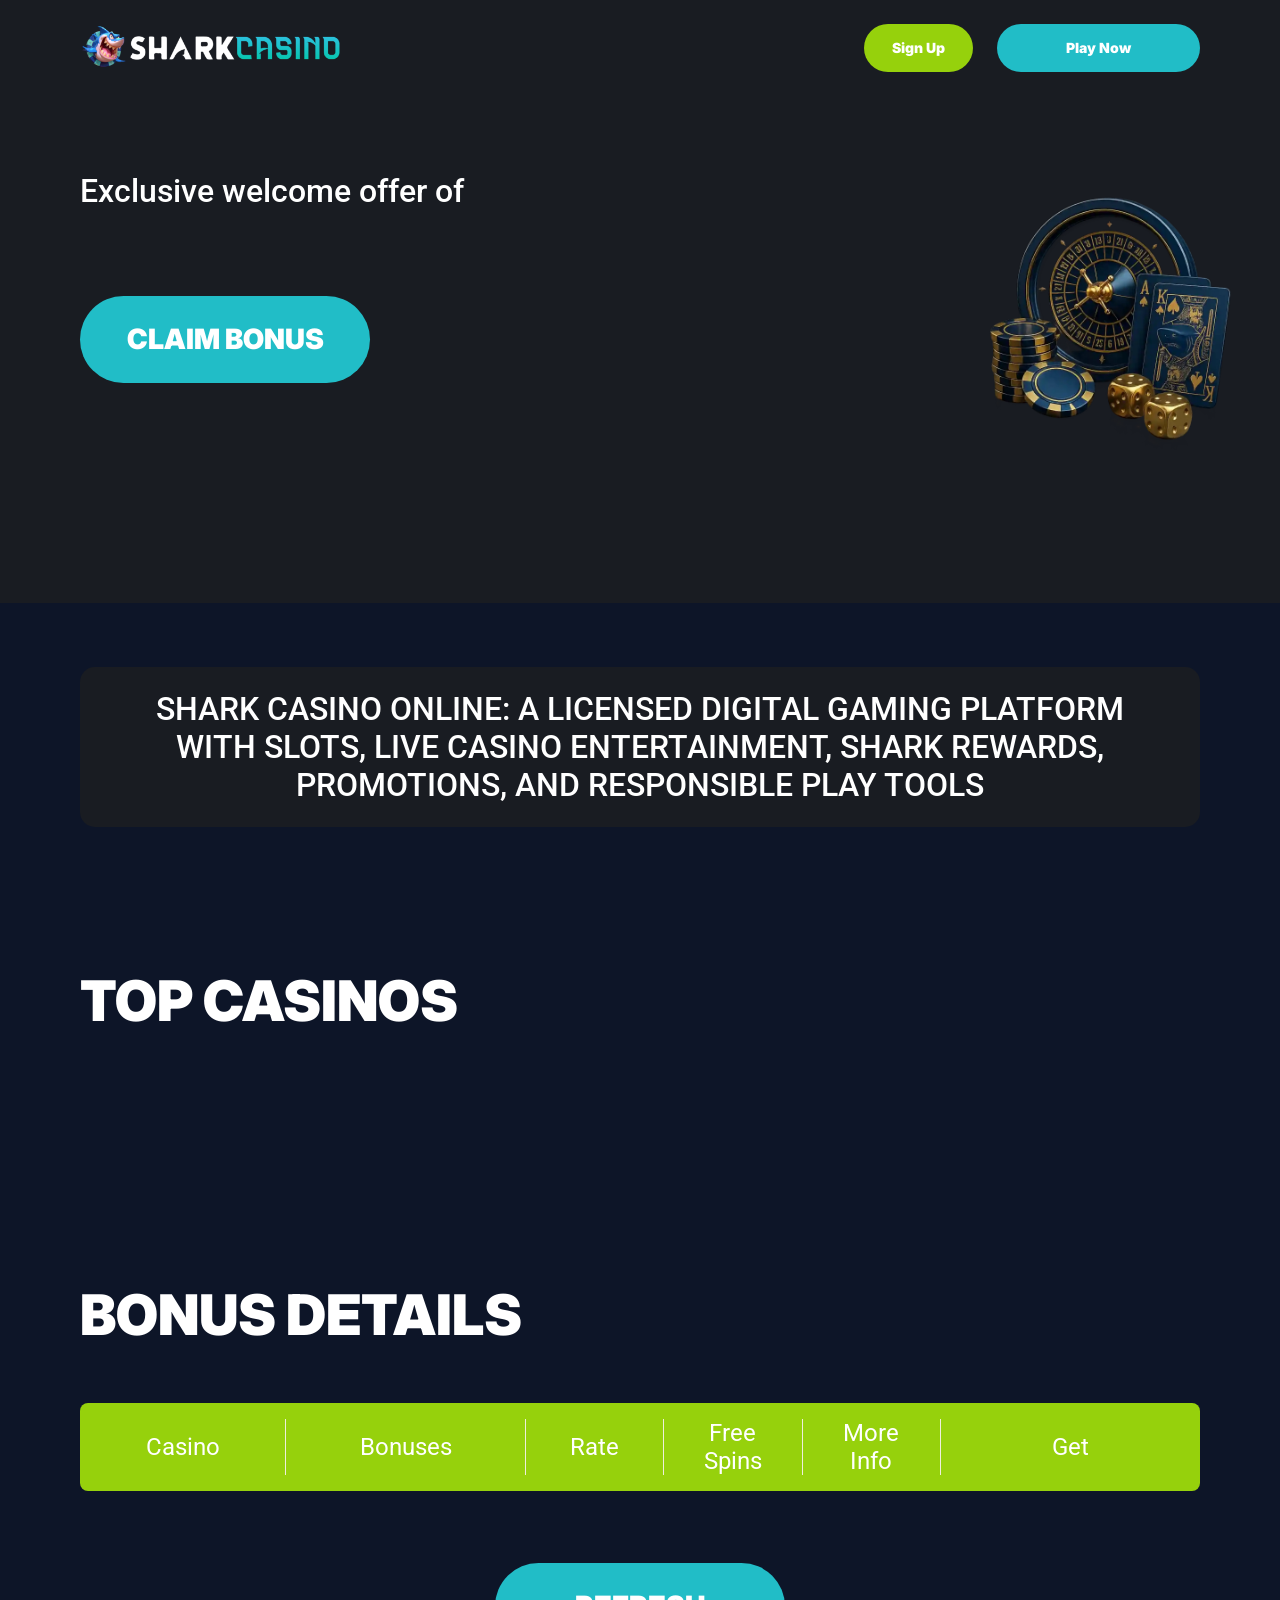
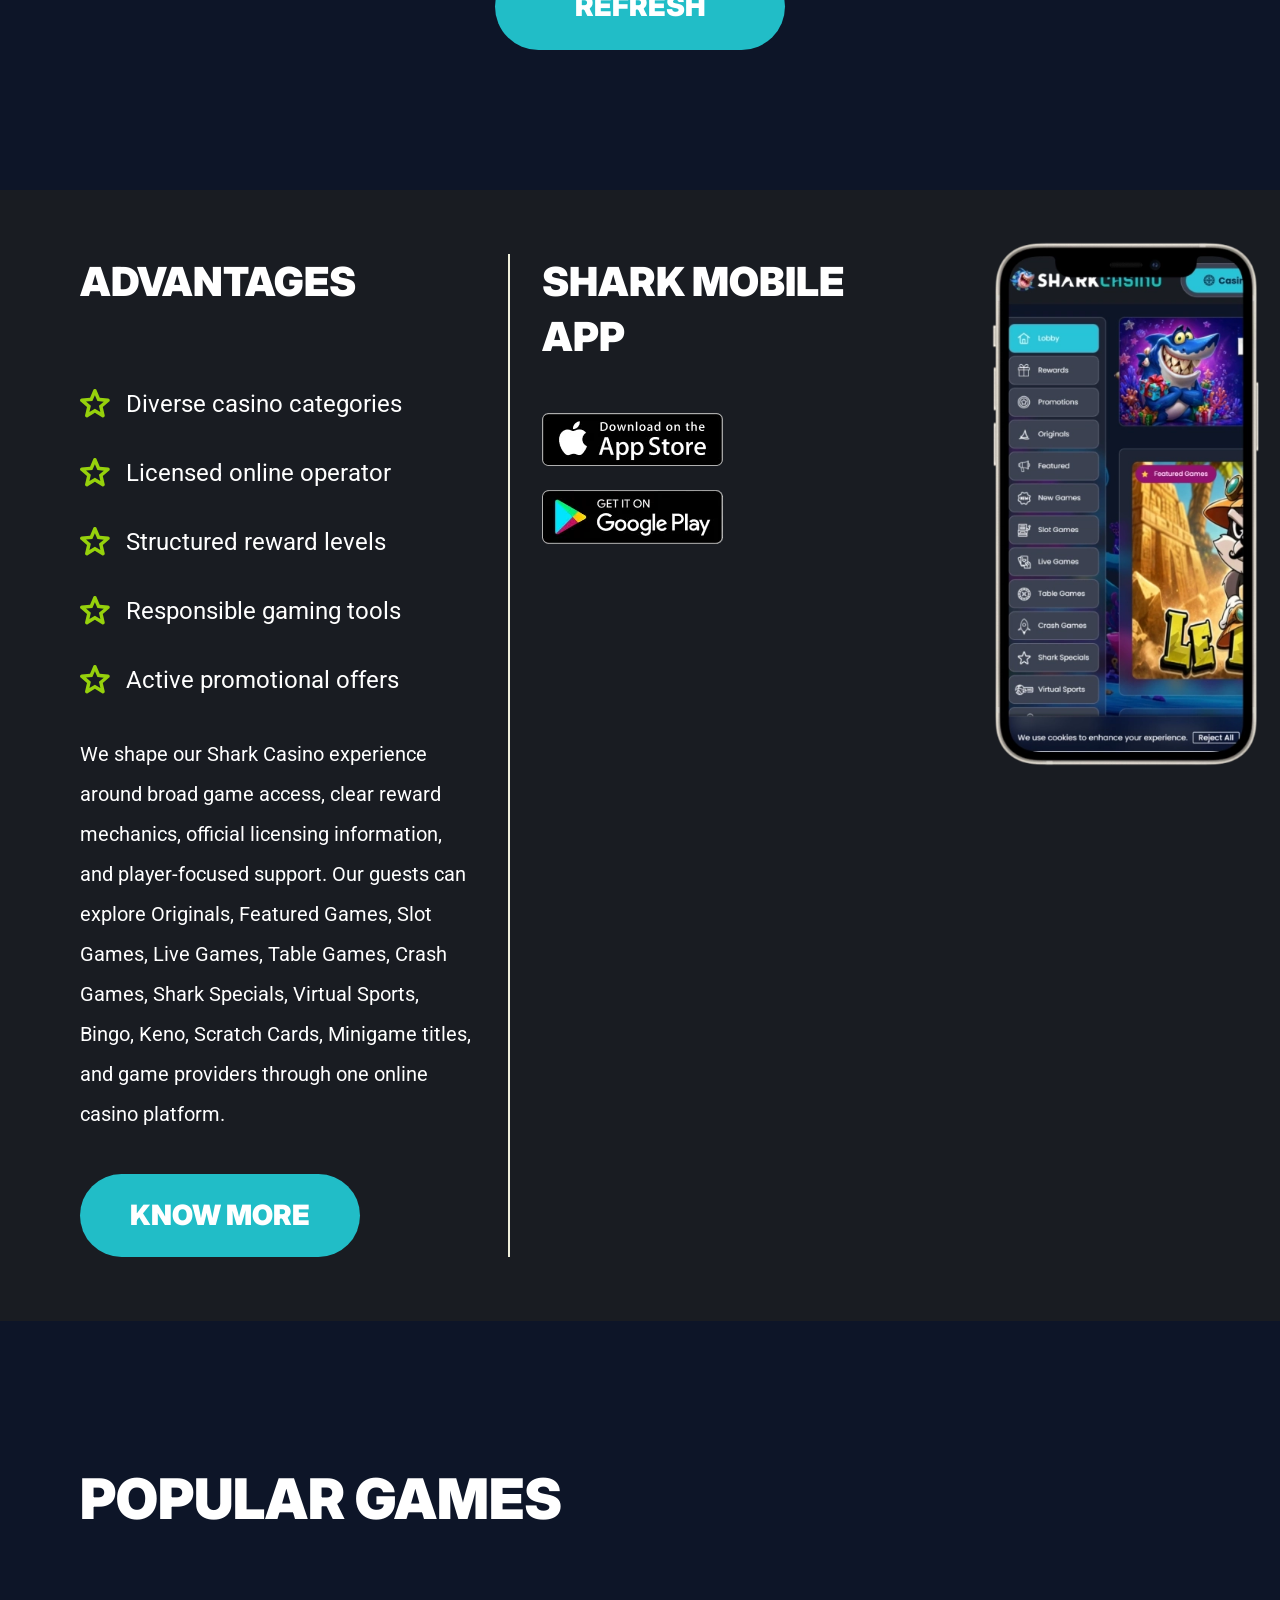
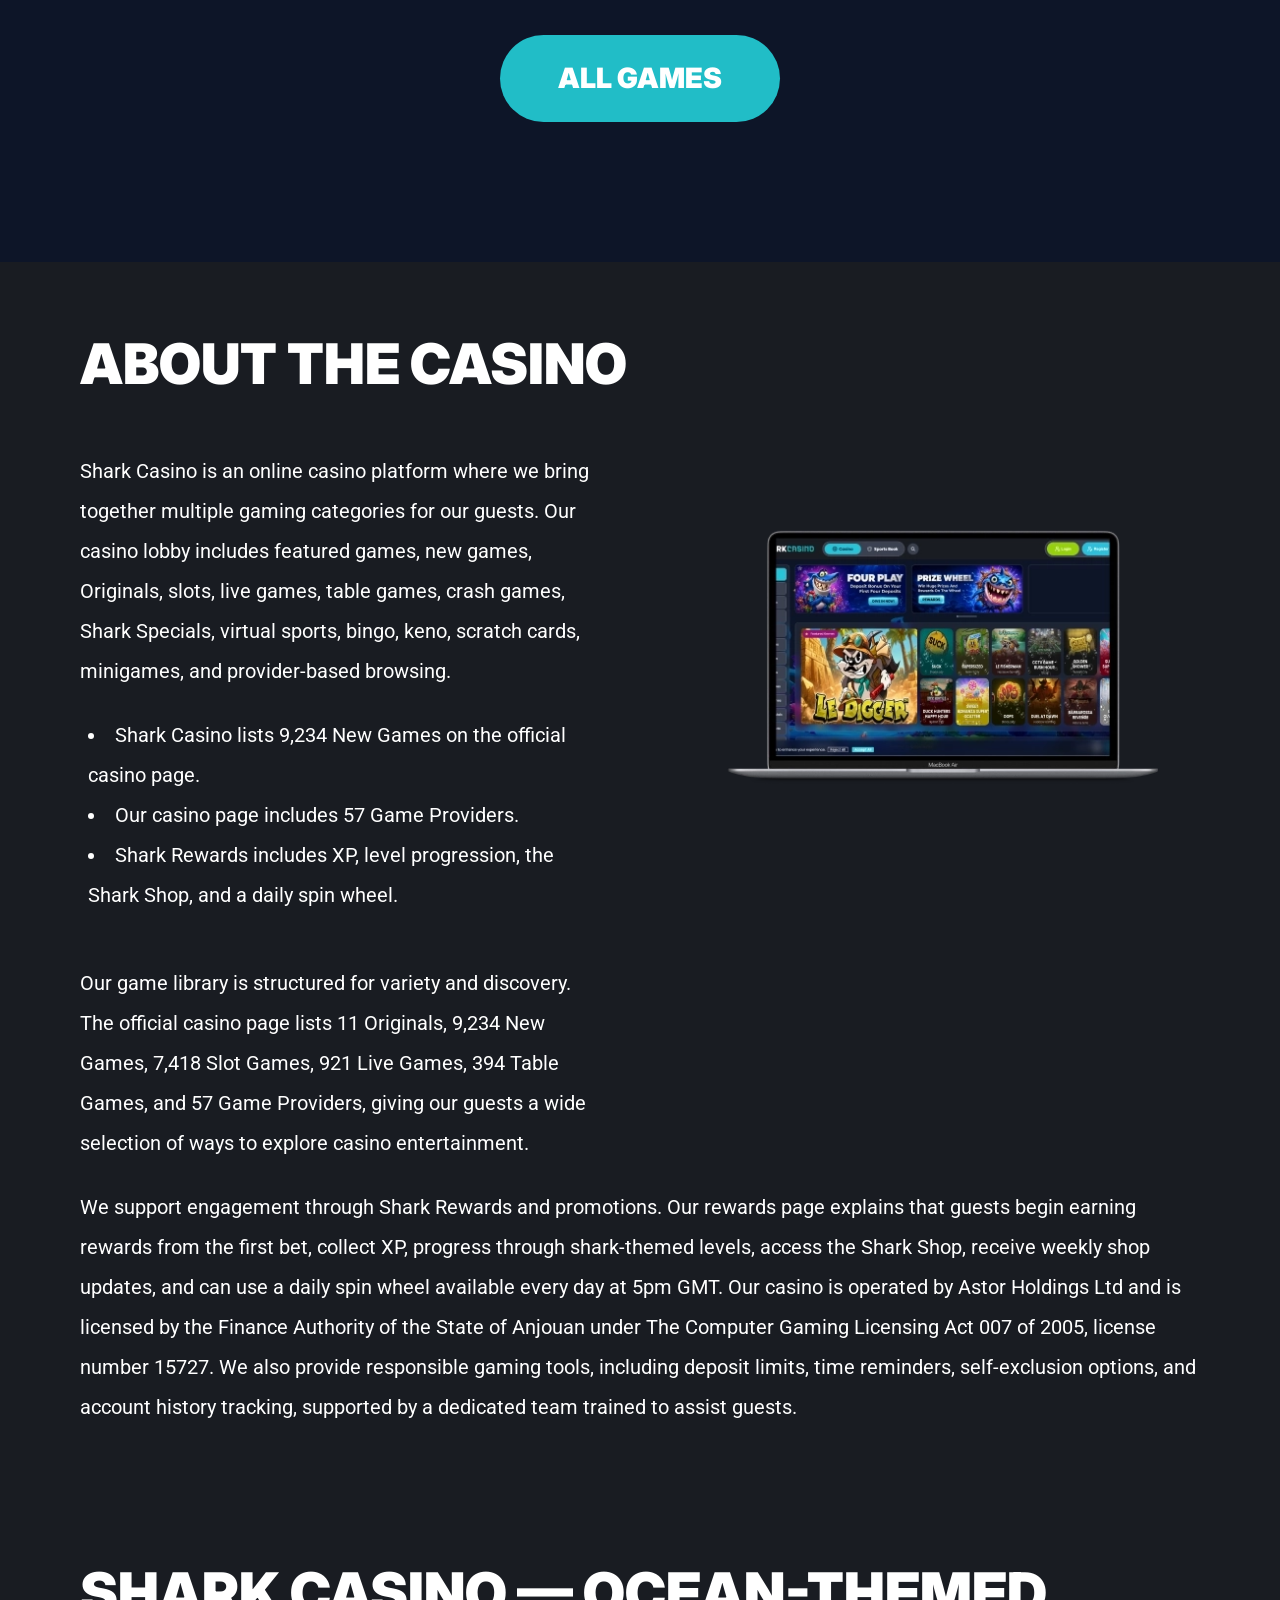
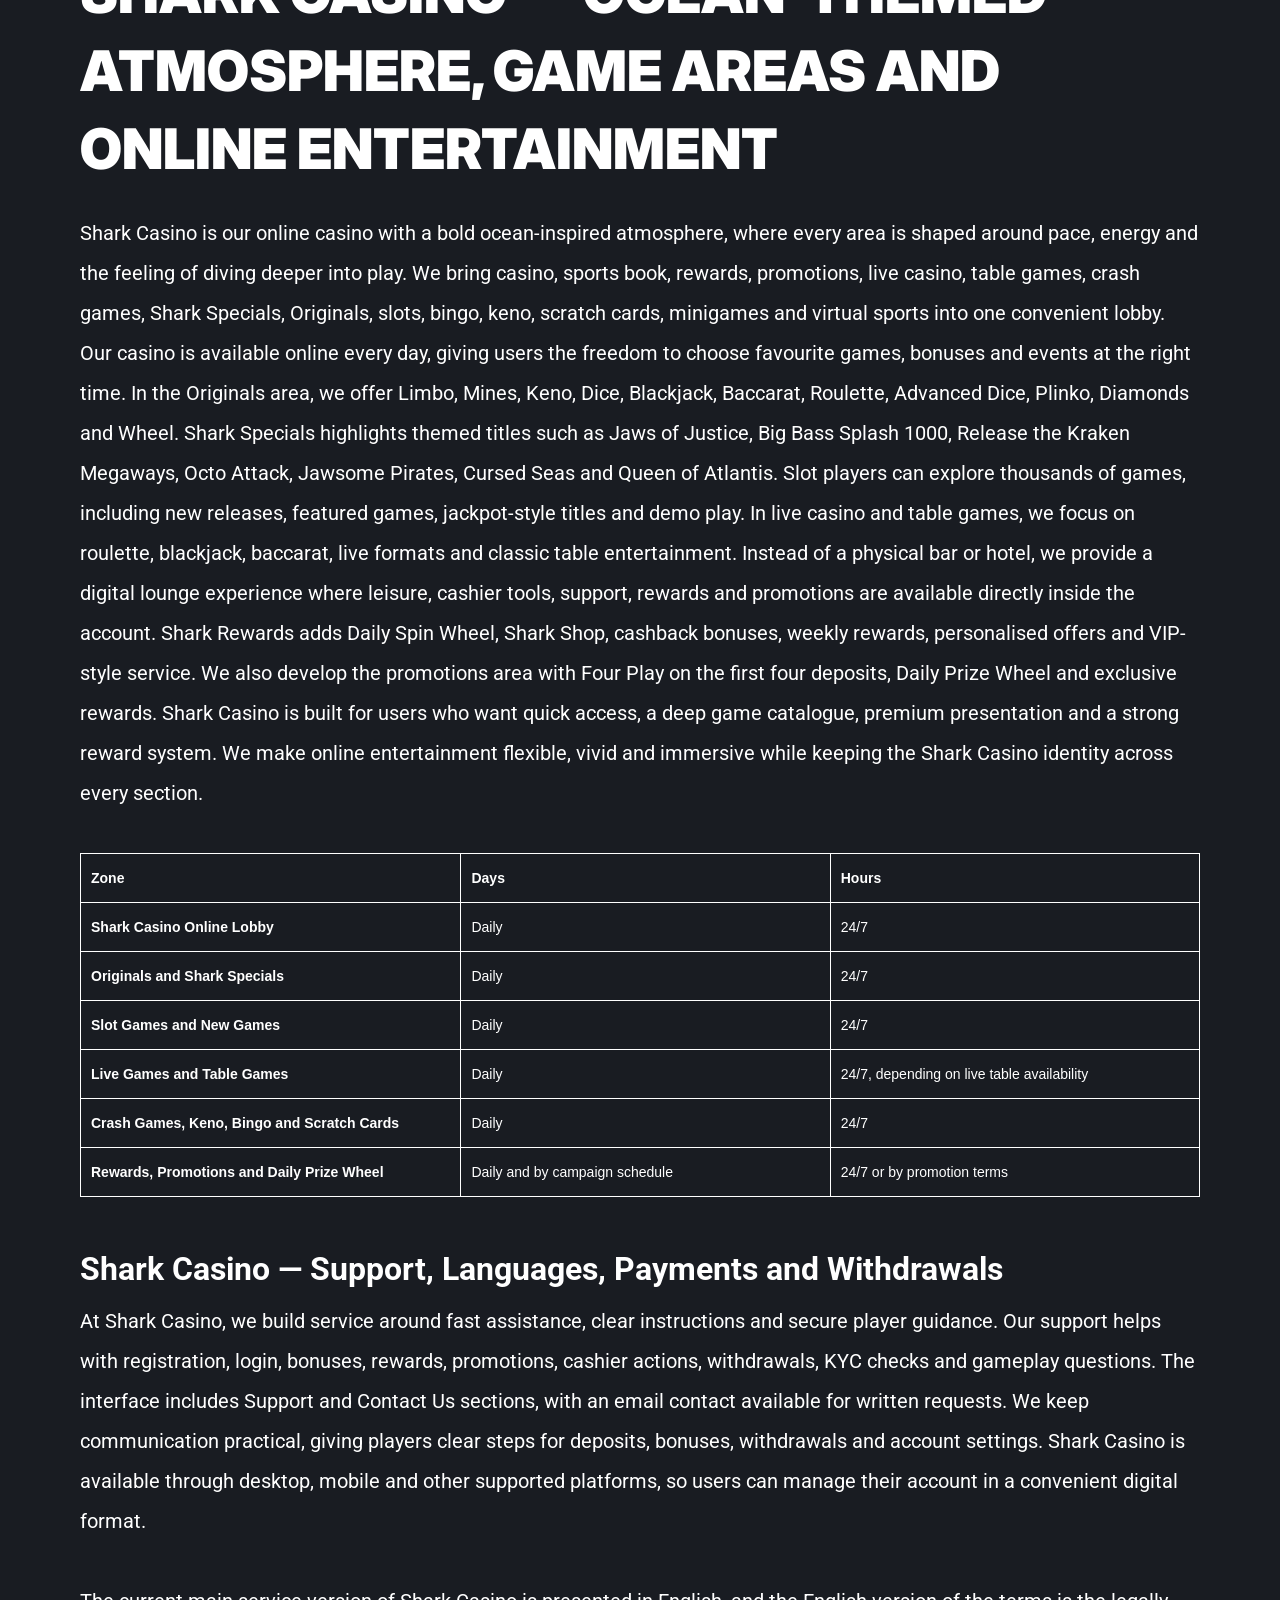
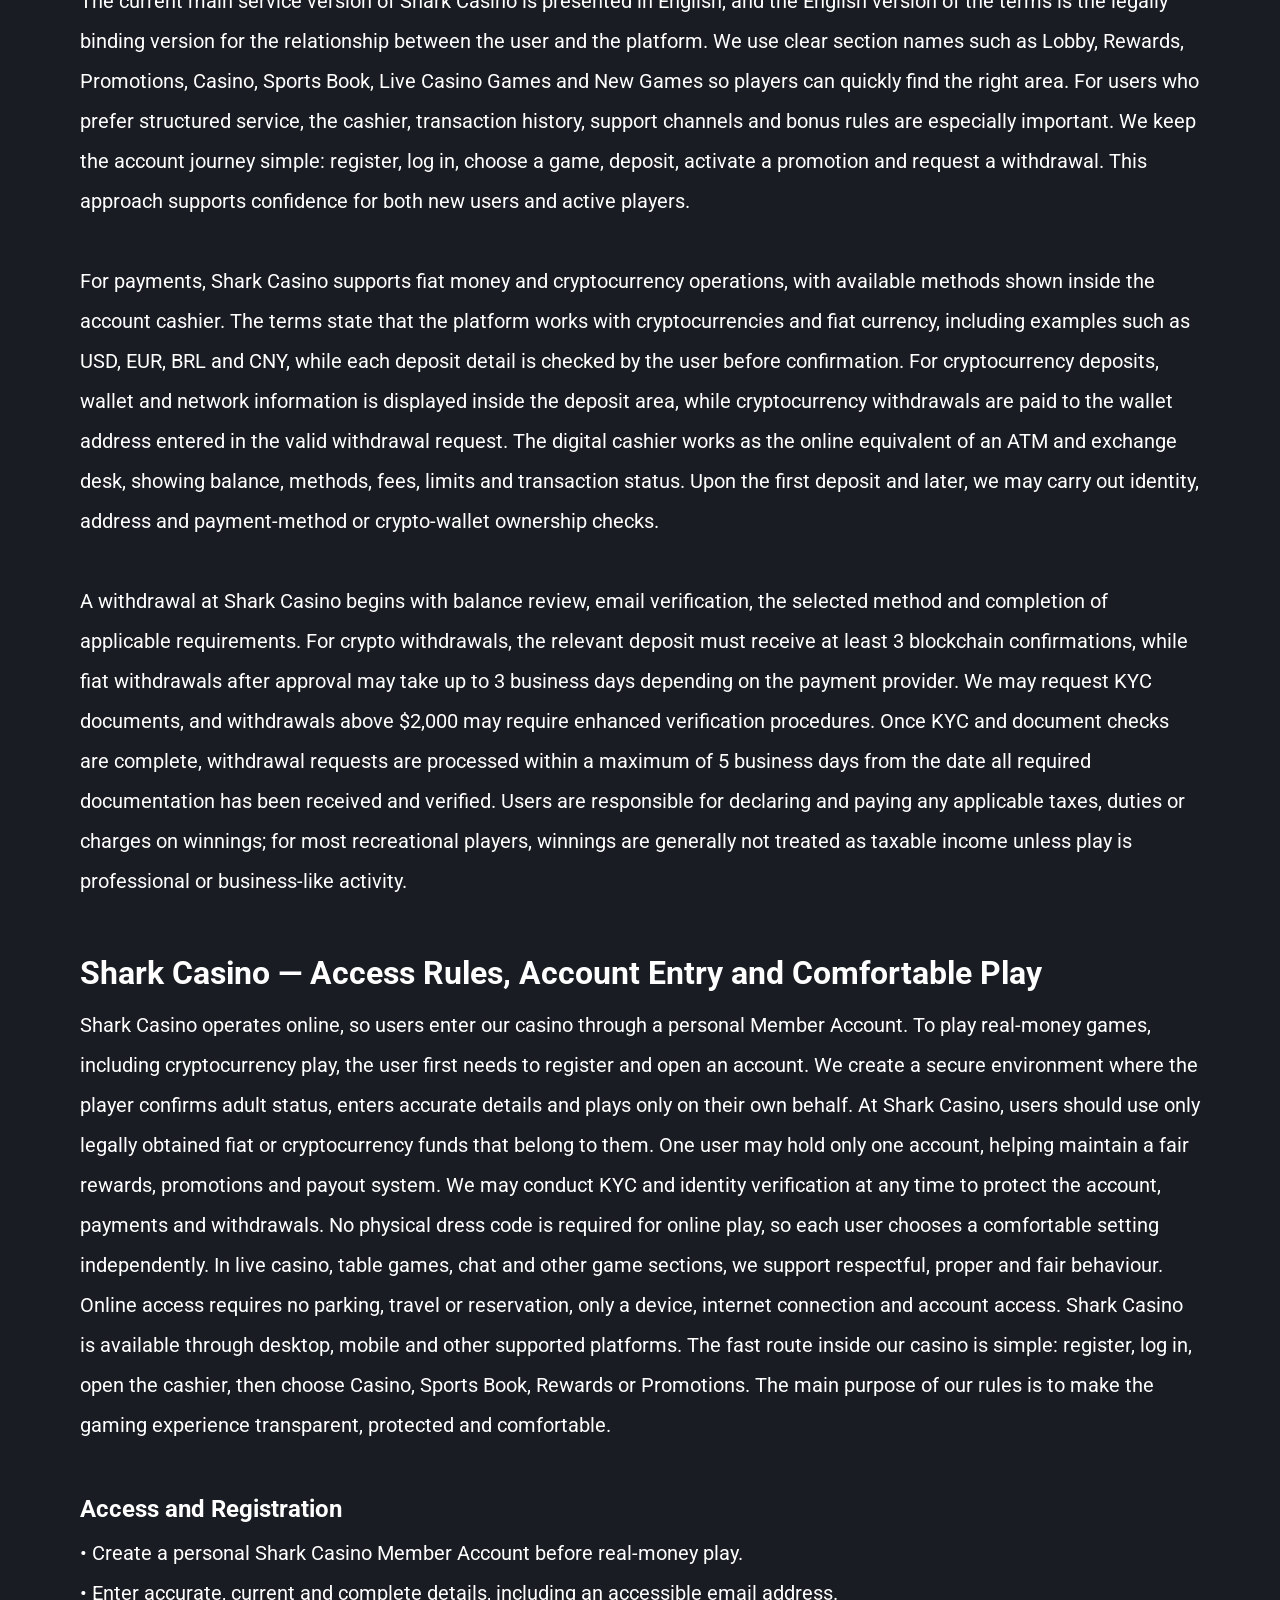
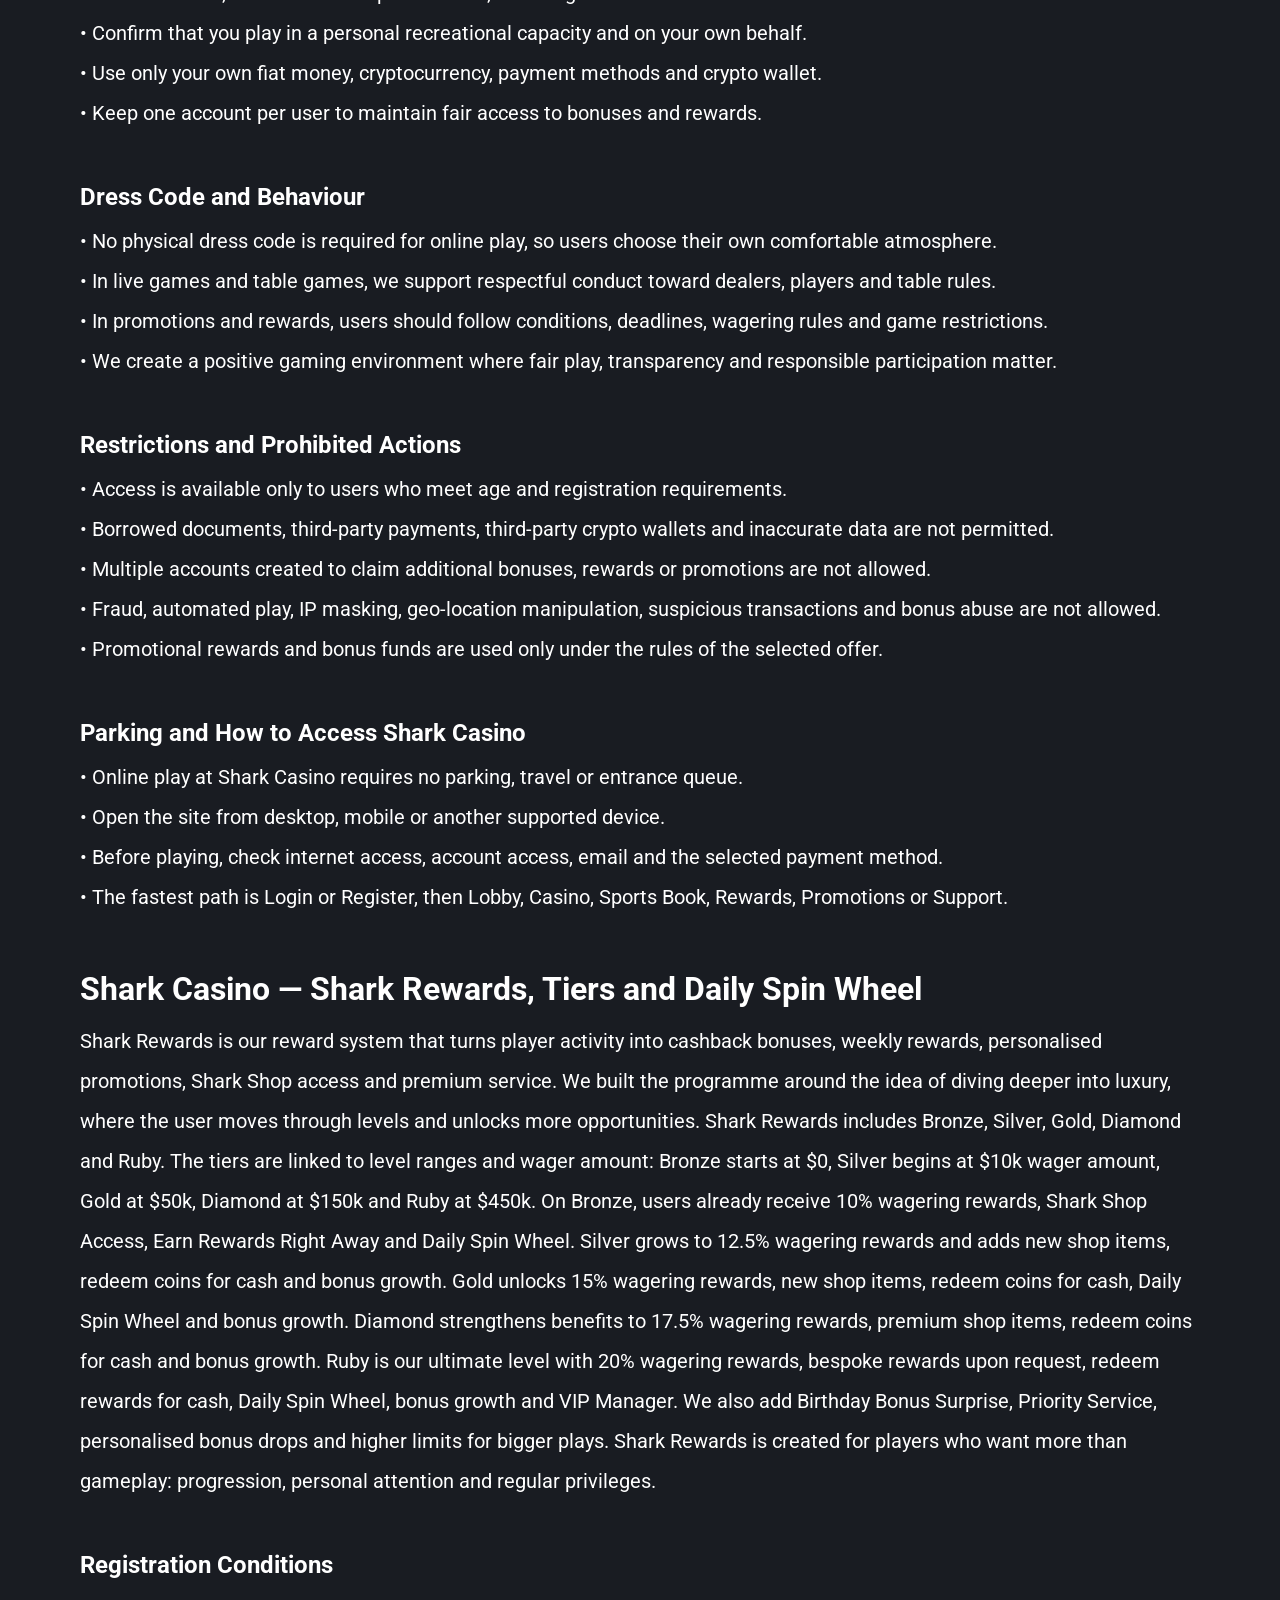
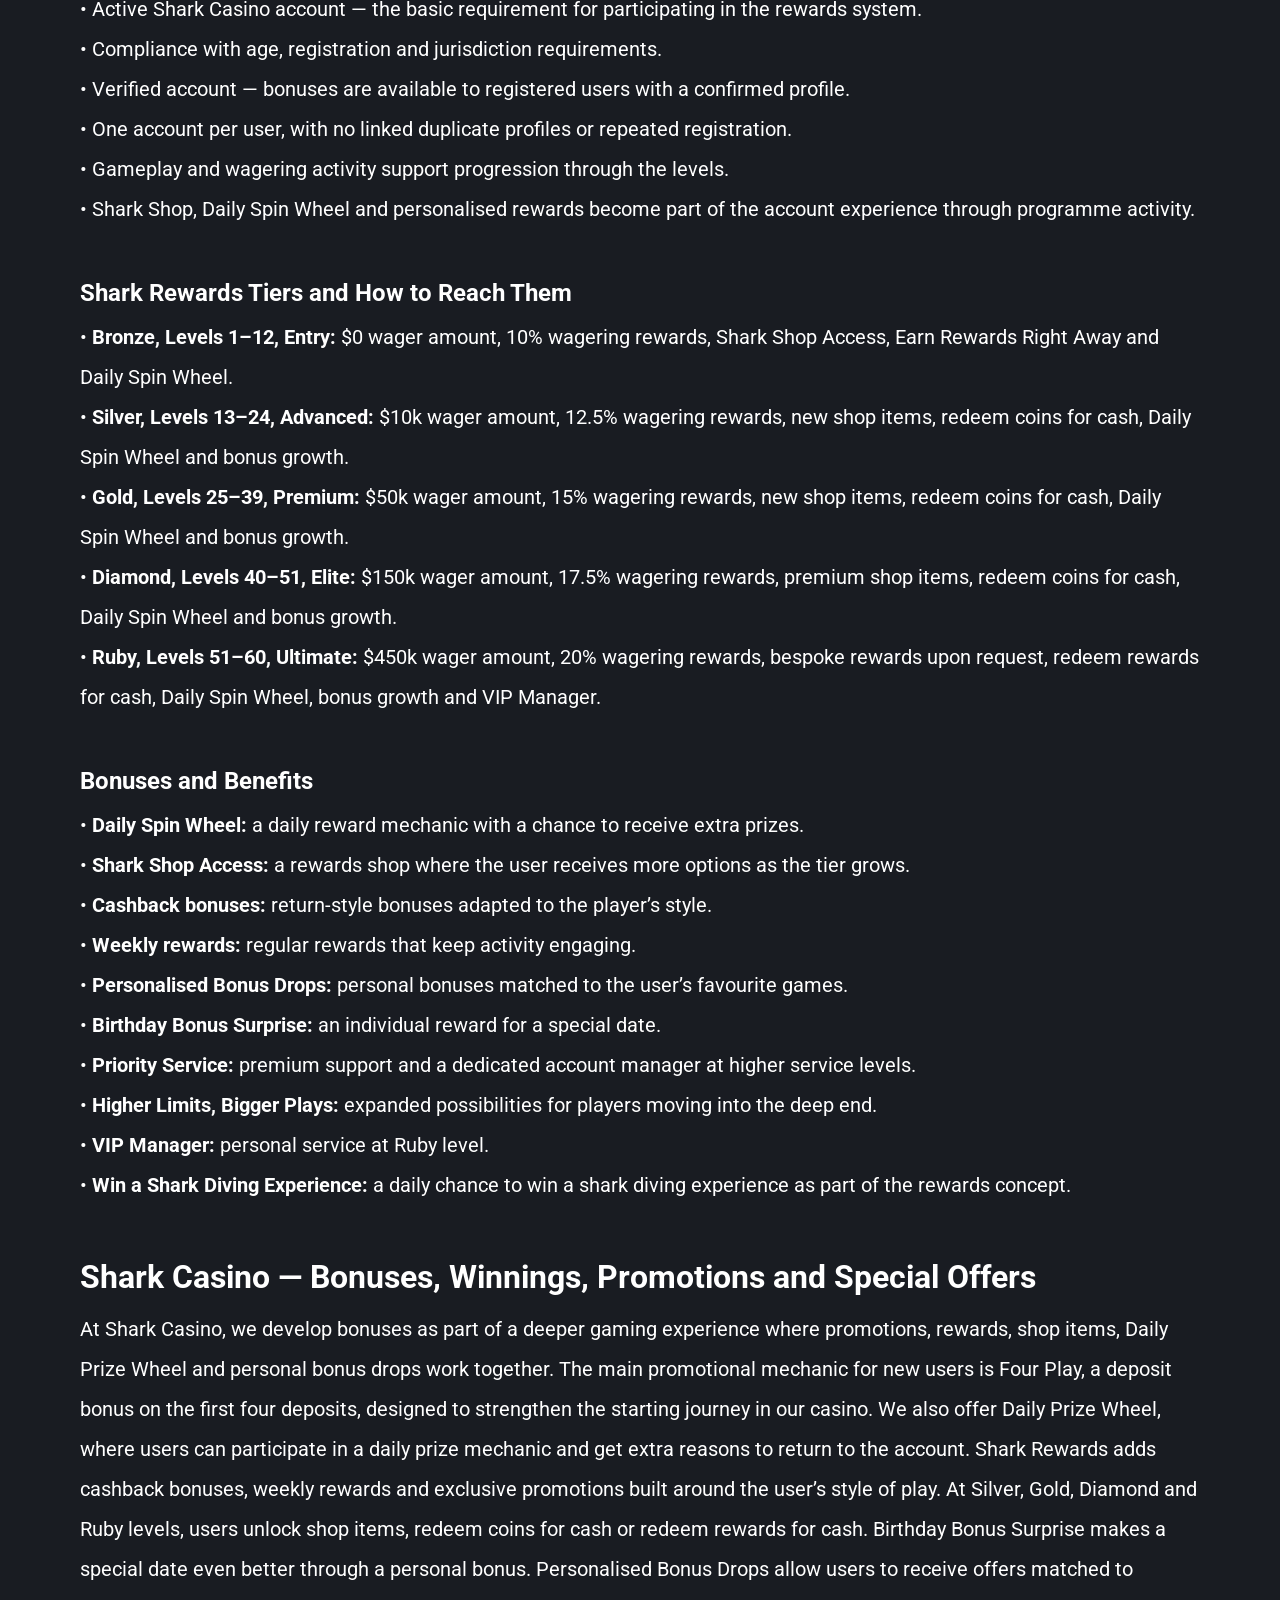
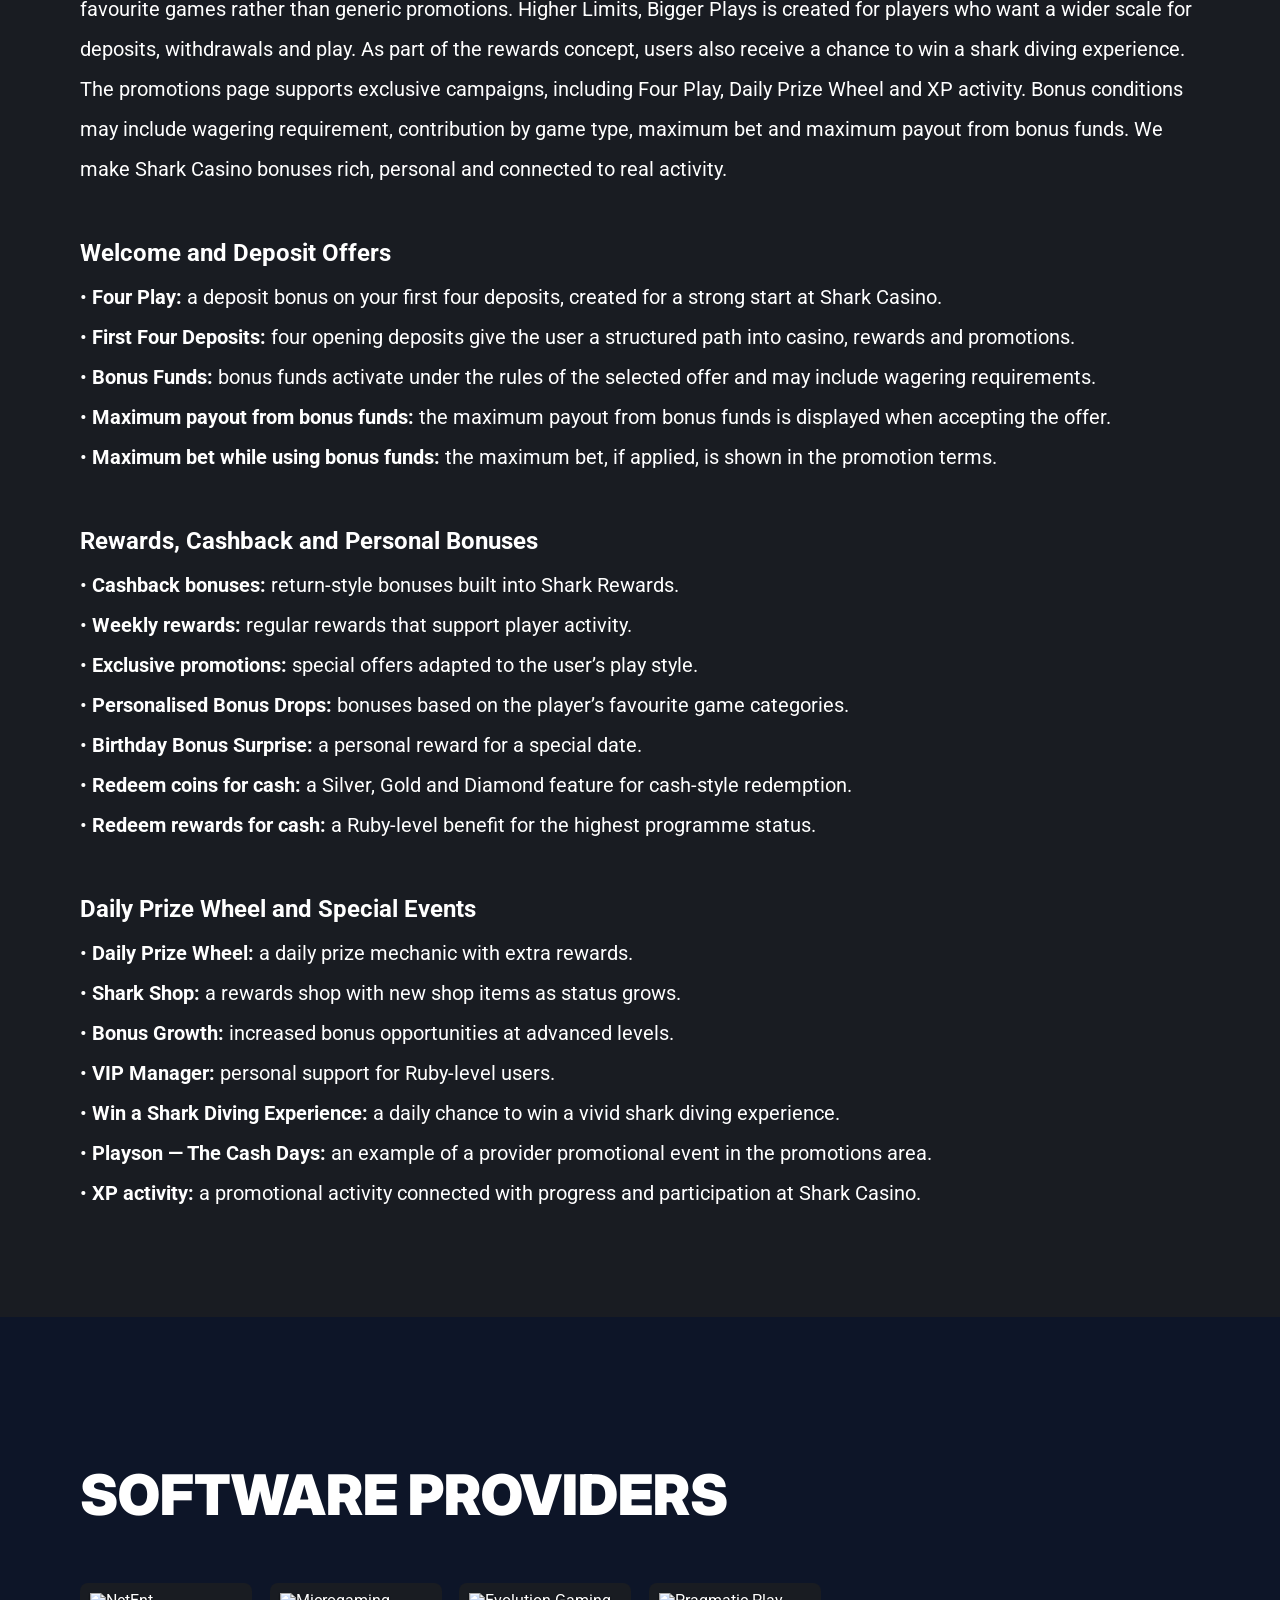
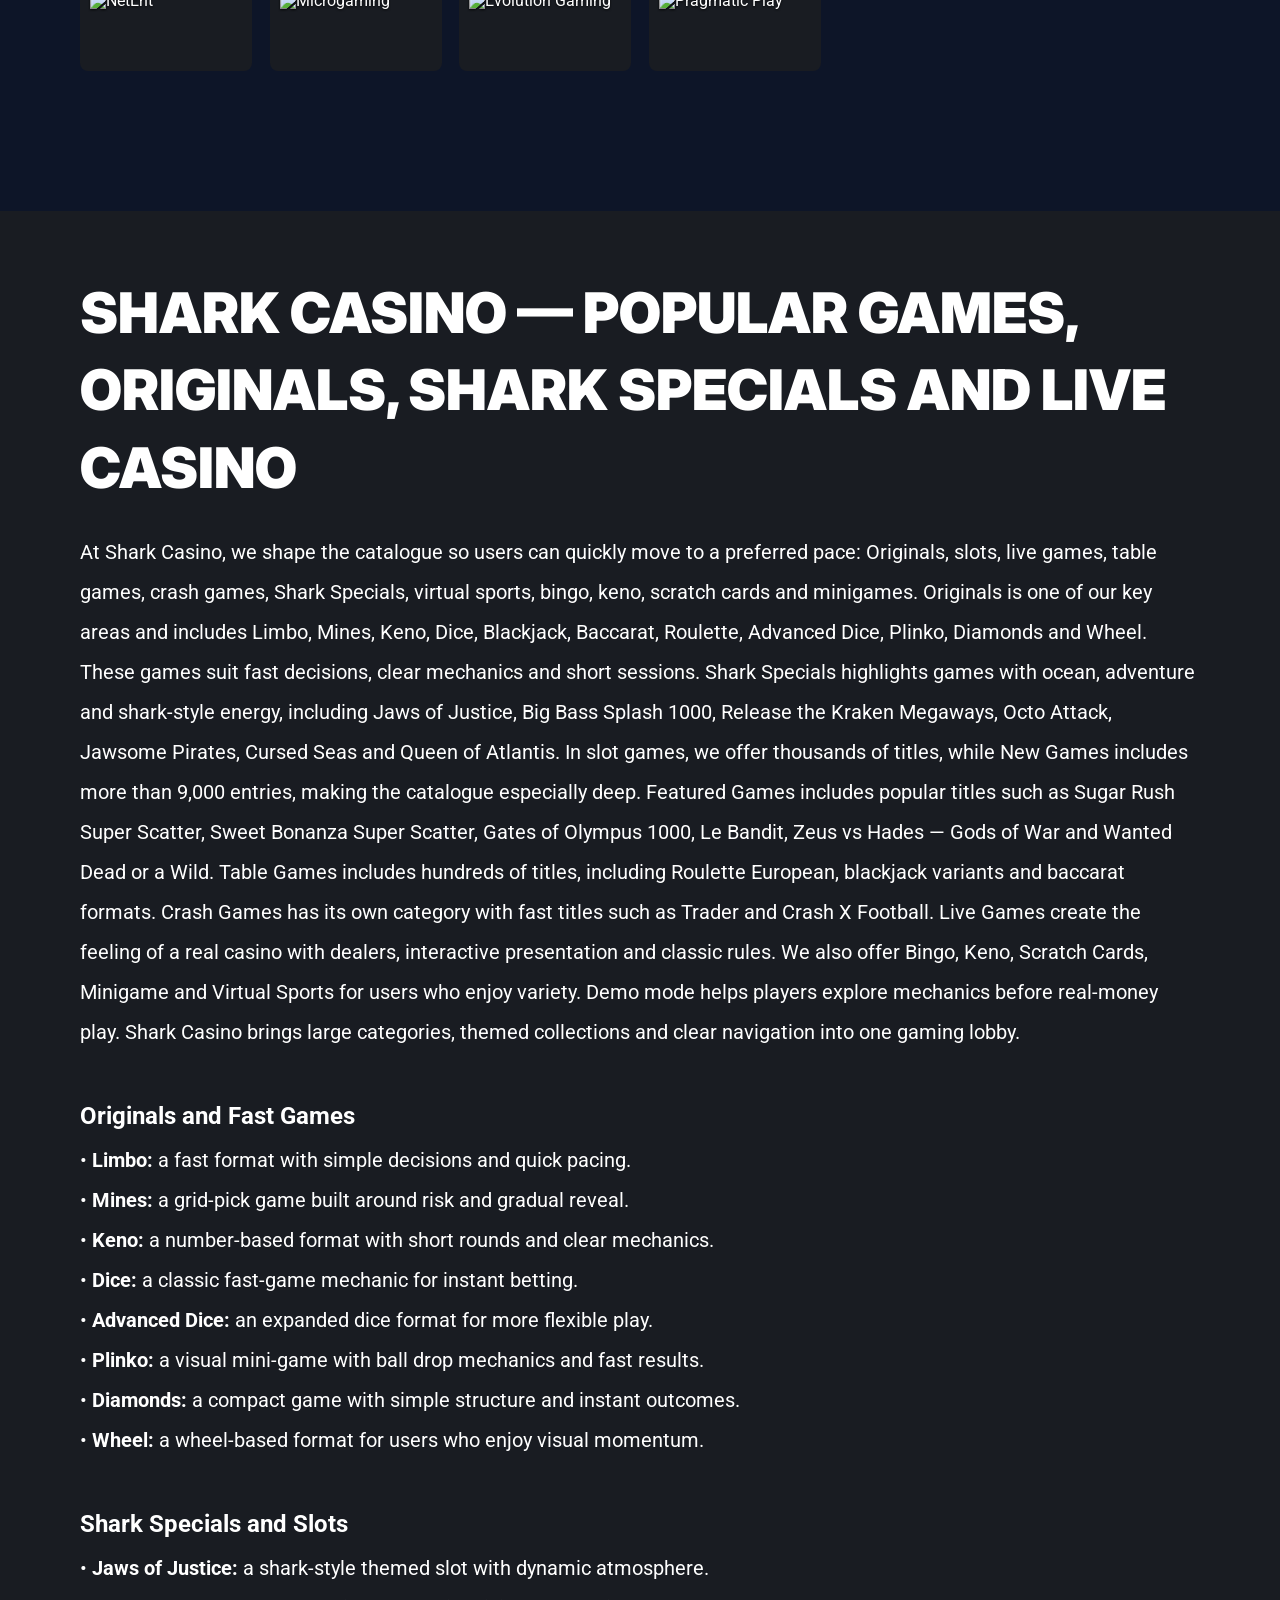
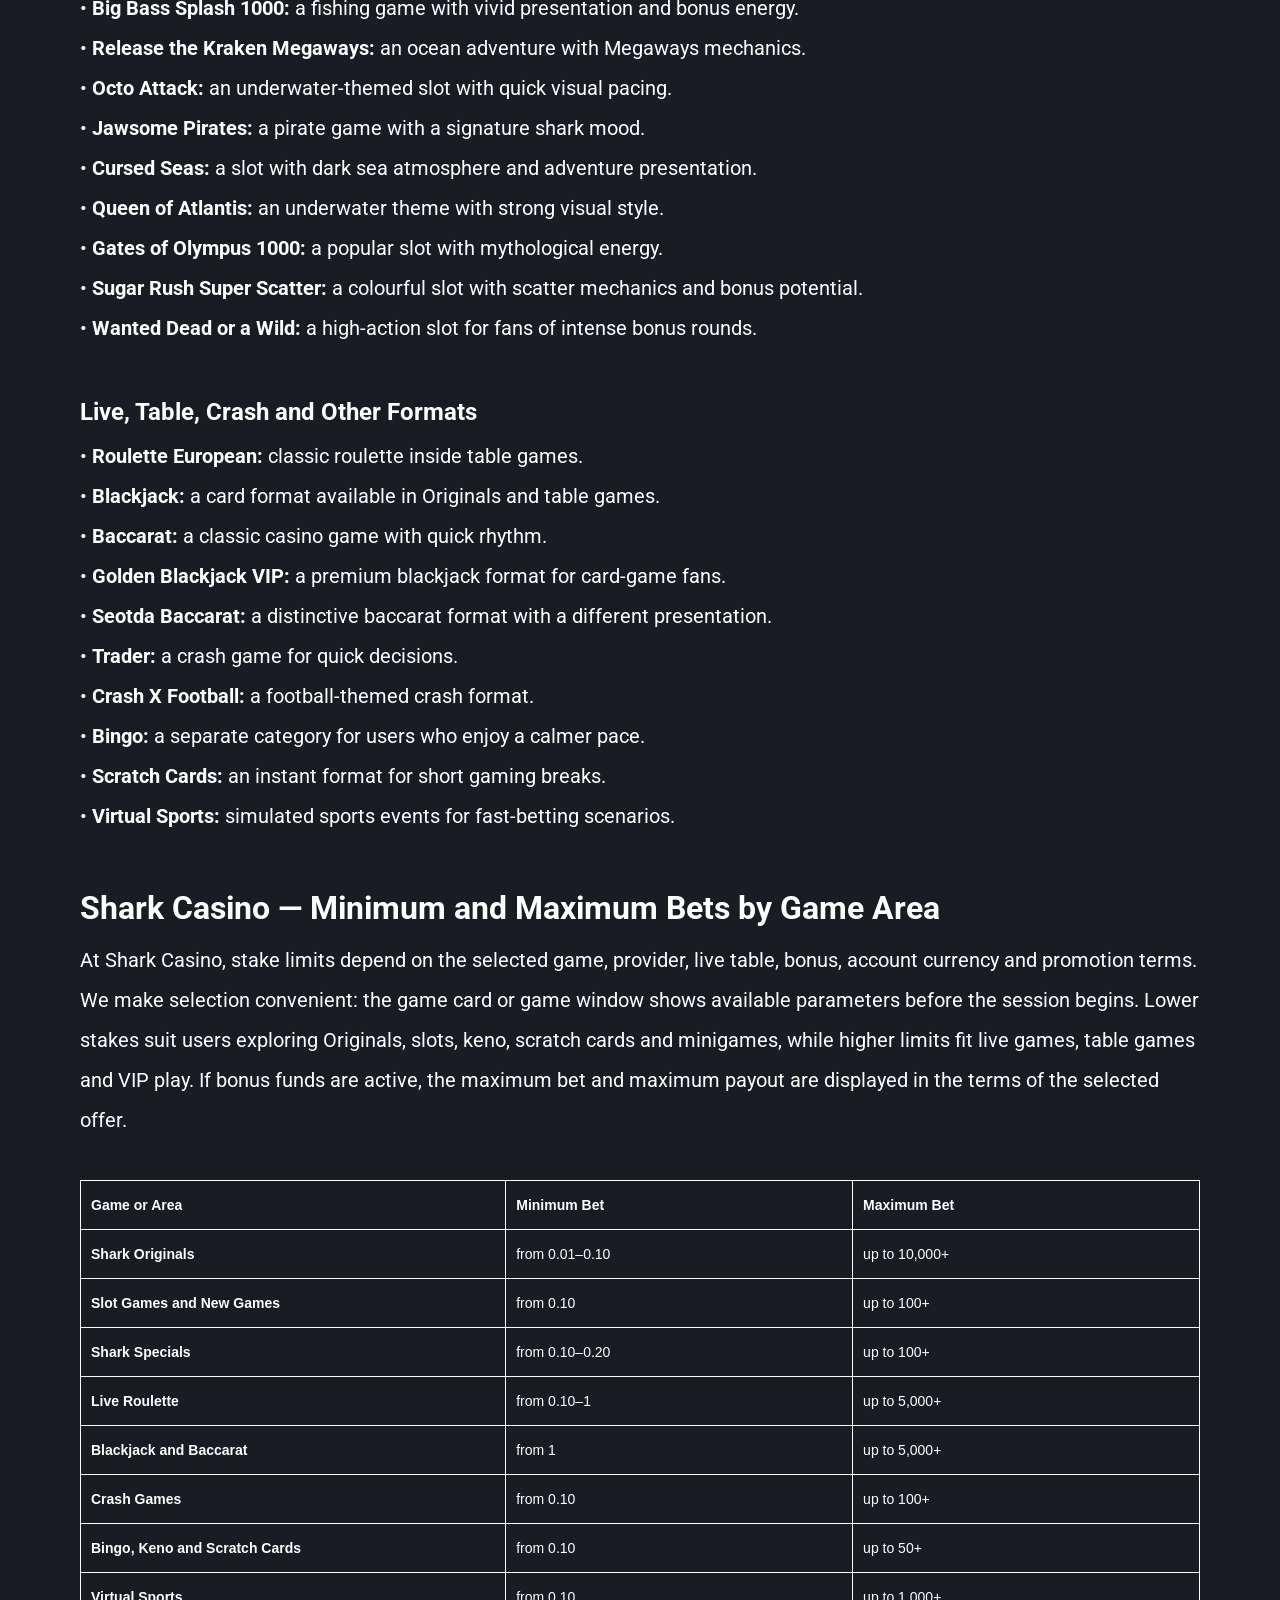
==== commit c4b93023: "Site update" ====
--- a/index.html
+++ b/index.html
@@ -326,7 +326,7 @@
                         <h2 class="historyTitle title">Shark Casino — Ocean-Themed Atmosphere, Game Areas and Online Entertainment</h2>
                         <div class="historyDescription">
 <p>
-Shark Casino is our online casino with a bold ocean-inspired atmosphere, where every area is shaped around pace, energy and the feeling of diving deeper into play. We bring casino, sports book, rewards, promotions, live casino, table games, crash games, Shark Specials, Originals, slots, bingo, keno, scratch cards, minigames and virtual sports into one convenient lobby. Our casino is available online every day, giving users the freedom to choose favourite games, bonuses and events at the right time. In the Originals area, we offer Limbo, Mines, Keno, Dice, Blackjack, Baccarat, Roulette, Advanced Dice, Plinko, Diamonds and Wheel. Shark Specials highlights themed titles such as Jaws of Justice, Big Bass Splash 1000, Release the Kraken Megaways, Octo Attack, Jawsome Pirates, Cursed Seas and Queen of Atlantis. Slot players can explore thousands of games, including new releases, featured games, jackpot-style titles and demo play. In live casino and table games, we focus on roulette, blackjack, baccarat, live formats and classic table entertainment. Instead of a physical bar or hotel, we provide a digital lounge experience where leisure, cashier tools, support, rewards and promotions are available directly inside the account. Shark Rewards adds Daily Spin Wheel, Shark Shop, cashback bonuses, weekly rewards, personalised offers and VIP-style service. We also develop the promotions area with Four Play on the first four deposits, Daily Prize Wheel and exclusive rewards. Shark Casino is built for users who want quick access, a deep game catalogue, premium presentation and a strong reward system. We make online entertainment flexible, vivid and immersive while keeping the Shark Casino identity across every section. :contentReference[oaicite:1]{index=1}
+Shark Casino is our online casino with a bold ocean-inspired atmosphere, where every area is shaped around pace, energy and the feeling of diving deeper into play. We bring casino, sports book, rewards, promotions, live casino, table games, crash games, Shark Specials, Originals, slots, bingo, keno, scratch cards, minigames and virtual sports into one convenient lobby. Our casino is available online every day, giving users the freedom to choose favourite games, bonuses and events at the right time. In the Originals area, we offer Limbo, Mines, Keno, Dice, Blackjack, Baccarat, Roulette, Advanced Dice, Plinko, Diamonds and Wheel. Shark Specials highlights themed titles such as Jaws of Justice, Big Bass Splash 1000, Release the Kraken Megaways, Octo Attack, Jawsome Pirates, Cursed Seas and Queen of Atlantis. Slot players can explore thousands of games, including new releases, featured games, jackpot-style titles and demo play. In live casino and table games, we focus on roulette, blackjack, baccarat, live formats and classic table entertainment. Instead of a physical bar or hotel, we provide a digital lounge experience where leisure, cashier tools, support, rewards and promotions are available directly inside the account. Shark Rewards adds Daily Spin Wheel, Shark Shop, cashback bonuses, weekly rewards, personalised offers and VIP-style service. We also develop the promotions area with Four Play on the first four deposits, Daily Prize Wheel and exclusive rewards. Shark Casino is built for users who want quick access, a deep game catalogue, premium presentation and a strong reward system. We make online entertainment flexible, vivid and immersive while keeping the Shark Casino identity across every section. 
 </p>
 <br>
 <div style="width:100%; max-width:100%; overflow:hidden;">
@@ -372,25 +372,25 @@
 Shark Casino — Support, Languages, Payments and Withdrawals
 </h3>
 <p>
-At Shark Casino, we build service around fast assistance, clear instructions and secure player guidance. Our support helps with registration, login, bonuses, rewards, promotions, cashier actions, withdrawals, KYC checks and gameplay questions. The interface includes Support and Contact Us sections, with an email contact available for written requests. We keep communication practical, giving players clear steps for deposits, bonuses, withdrawals and account settings. Shark Casino is available through desktop, mobile and other supported platforms, so users can manage their account in a convenient digital format. :contentReference[oaicite:6]{index=6}
-</p>
-<br>
-<p>
-The current main service version of Shark Casino is presented in English, and the English version of the terms is the legally binding version for the relationship between the user and the platform. We use clear section names such as Lobby, Rewards, Promotions, Casino, Sports Book, Live Casino Games and New Games so players can quickly find the right area. For users who prefer structured service, the cashier, transaction history, support channels and bonus rules are especially important. We keep the account journey simple: register, log in, choose a game, deposit, activate a promotion and request a withdrawal. This approach supports confidence for both new users and active players. :contentReference[oaicite:7]{index=7}
-</p>
-<br>
-<p>
-For payments, Shark Casino supports fiat money and cryptocurrency operations, with available methods shown inside the account cashier. The terms state that the platform works with cryptocurrencies and fiat currency, including examples such as USD, EUR, BRL and CNY, while each deposit detail is checked by the user before confirmation. For cryptocurrency deposits, wallet and network information is displayed inside the deposit area, while cryptocurrency withdrawals are paid to the wallet address entered in the valid withdrawal request. The digital cashier works as the online equivalent of an ATM and exchange desk, showing balance, methods, fees, limits and transaction status. Upon the first deposit and later, we may carry out identity, address and payment-method or crypto-wallet ownership checks. :contentReference[oaicite:8]{index=8}
-</p>
-<br>
-<p>
-A withdrawal at Shark Casino begins with balance review, email verification, the selected method and completion of applicable requirements. For crypto withdrawals, the relevant deposit must receive at least 3 blockchain confirmations, while fiat withdrawals after approval may take up to 3 business days depending on the payment provider. We may request KYC documents, and withdrawals above $2,000 may require enhanced verification procedures. Once KYC and document checks are complete, withdrawal requests are processed within a maximum of 5 business days from the date all required documentation has been received and verified. Users are responsible for declaring and paying any applicable taxes, duties or charges on winnings; for most recreational players, winnings are generally not treated as taxable income unless play is professional or business-like activity. :contentReference[oaicite:9]{index=9}
+At Shark Casino, we build service around fast assistance, clear instructions and secure player guidance. Our support helps with registration, login, bonuses, rewards, promotions, cashier actions, withdrawals, KYC checks and gameplay questions. The interface includes Support and Contact Us sections, with an email contact available for written requests. We keep communication practical, giving players clear steps for deposits, bonuses, withdrawals and account settings. Shark Casino is available through desktop, mobile and other supported platforms, so users can manage their account in a convenient digital format.
+</p>
+<br>
+<p>
+The current main service version of Shark Casino is presented in English, and the English version of the terms is the legally binding version for the relationship between the user and the platform. We use clear section names such as Lobby, Rewards, Promotions, Casino, Sports Book, Live Casino Games and New Games so players can quickly find the right area. For users who prefer structured service, the cashier, transaction history, support channels and bonus rules are especially important. We keep the account journey simple: register, log in, choose a game, deposit, activate a promotion and request a withdrawal. This approach supports confidence for both new users and active players. 
+</p>
+<br>
+<p>
+For payments, Shark Casino supports fiat money and cryptocurrency operations, with available methods shown inside the account cashier. The terms state that the platform works with cryptocurrencies and fiat currency, including examples such as USD, EUR, BRL and CNY, while each deposit detail is checked by the user before confirmation. For cryptocurrency deposits, wallet and network information is displayed inside the deposit area, while cryptocurrency withdrawals are paid to the wallet address entered in the valid withdrawal request. The digital cashier works as the online equivalent of an ATM and exchange desk, showing balance, methods, fees, limits and transaction status. Upon the first deposit and later, we may carry out identity, address and payment-method or crypto-wallet ownership checks. 
+</p>
+<br>
+<p>
+A withdrawal at Shark Casino begins with balance review, email verification, the selected method and completion of applicable requirements. For crypto withdrawals, the relevant deposit must receive at least 3 blockchain confirmations, while fiat withdrawals after approval may take up to 3 business days depending on the payment provider. We may request KYC documents, and withdrawals above $2,000 may require enhanced verification procedures. Once KYC and document checks are complete, withdrawal requests are processed within a maximum of 5 business days from the date all required documentation has been received and verified. Users are responsible for declaring and paying any applicable taxes, duties or charges on winnings; for most recreational players, winnings are generally not treated as taxable income unless play is professional or business-like activity.
 </p>
 <br><h3 style = "font-weight: bold;font-size: 32px;">
 Shark Casino — Access Rules, Account Entry and Comfortable Play
 </h3>
 <p>
-Shark Casino operates online, so users enter our casino through a personal Member Account. To play real-money games, including cryptocurrency play, the user first needs to register and open an account. We create a secure environment where the player confirms adult status, enters accurate details and plays only on their own behalf. At Shark Casino, users should use only legally obtained fiat or cryptocurrency funds that belong to them. One user may hold only one account, helping maintain a fair rewards, promotions and payout system. We may conduct KYC and identity verification at any time to protect the account, payments and withdrawals. No physical dress code is required for online play, so each user chooses a comfortable setting independently. In live casino, table games, chat and other game sections, we support respectful, proper and fair behaviour. Online access requires no parking, travel or reservation, only a device, internet connection and account access. Shark Casino is available through desktop, mobile and other supported platforms. The fast route inside our casino is simple: register, log in, open the cashier, then choose Casino, Sports Book, Rewards or Promotions. The main purpose of our rules is to make the gaming experience transparent, protected and comfortable. :contentReference[oaicite:11]{index=11}
+Shark Casino operates online, so users enter our casino through a personal Member Account. To play real-money games, including cryptocurrency play, the user first needs to register and open an account. We create a secure environment where the player confirms adult status, enters accurate details and plays only on their own behalf. At Shark Casino, users should use only legally obtained fiat or cryptocurrency funds that belong to them. One user may hold only one account, helping maintain a fair rewards, promotions and payout system. We may conduct KYC and identity verification at any time to protect the account, payments and withdrawals. No physical dress code is required for online play, so each user chooses a comfortable setting independently. In live casino, table games, chat and other game sections, we support respectful, proper and fair behaviour. Online access requires no parking, travel or reservation, only a device, internet connection and account access. Shark Casino is available through desktop, mobile and other supported platforms. The fast route inside our casino is simple: register, log in, open the cashier, then choose Casino, Sports Book, Rewards or Promotions. The main purpose of our rules is to make the gaming experience transparent, protected and comfortable. 
 </p>
 <br>
 <h3 style = "font-weight: bold; font-size: 24px;">
@@ -434,7 +434,7 @@
 Shark Casino — Shark Rewards, Tiers and Daily Spin Wheel
 </h3>
 <p>
-Shark Rewards is our reward system that turns player activity into cashback bonuses, weekly rewards, personalised promotions, Shark Shop access and premium service. We built the programme around the idea of diving deeper into luxury, where the user moves through levels and unlocks more opportunities. Shark Rewards includes Bronze, Silver, Gold, Diamond and Ruby. The tiers are linked to level ranges and wager amount: Bronze starts at $0, Silver begins at $10k wager amount, Gold at $50k, Diamond at $150k and Ruby at $450k. On Bronze, users already receive 10% wagering rewards, Shark Shop Access, Earn Rewards Right Away and Daily Spin Wheel. Silver grows to 12.5% wagering rewards and adds new shop items, redeem coins for cash and bonus growth. Gold unlocks 15% wagering rewards, new shop items, redeem coins for cash, Daily Spin Wheel and bonus growth. Diamond strengthens benefits to 17.5% wagering rewards, premium shop items, redeem coins for cash and bonus growth. Ruby is our ultimate level with 20% wagering rewards, bespoke rewards upon request, redeem rewards for cash, Daily Spin Wheel, bonus growth and VIP Manager. We also add Birthday Bonus Surprise, Priority Service, personalised bonus drops and higher limits for bigger plays. Shark Rewards is created for players who want more than gameplay: progression, personal attention and regular privileges. :contentReference[oaicite:13]{index=13}
+Shark Rewards is our reward system that turns player activity into cashback bonuses, weekly rewards, personalised promotions, Shark Shop access and premium service. We built the programme around the idea of diving deeper into luxury, where the user moves through levels and unlocks more opportunities. Shark Rewards includes Bronze, Silver, Gold, Diamond and Ruby. The tiers are linked to level ranges and wager amount: Bronze starts at $0, Silver begins at $10k wager amount, Gold at $50k, Diamond at $150k and Ruby at $450k. On Bronze, users already receive 10% wagering rewards, Shark Shop Access, Earn Rewards Right Away and Daily Spin Wheel. Silver grows to 12.5% wagering rewards and adds new shop items, redeem coins for cash and bonus growth. Gold unlocks 15% wagering rewards, new shop items, redeem coins for cash, Daily Spin Wheel and bonus growth. Diamond strengthens benefits to 17.5% wagering rewards, premium shop items, redeem coins for cash and bonus growth. Ruby is our ultimate level with 20% wagering rewards, bespoke rewards upon request, redeem rewards for cash, Daily Spin Wheel, bonus growth and VIP Manager. We also add Birthday Bonus Surprise, Priority Service, personalised bonus drops and higher limits for bigger plays. Shark Rewards is created for players who want more than gameplay: progression, personal attention and regular privileges. 
 </p>
 <br>
 <h3 style = "font-weight: bold; font-size: 24px;">
@@ -476,7 +476,7 @@
 Shark Casino — Bonuses, Winnings, Promotions and Special Offers
 </h3>
 <p>
-At Shark Casino, we develop bonuses as part of a deeper gaming experience where promotions, rewards, shop items, Daily Prize Wheel and personal bonus drops work together. The main promotional mechanic for new users is Four Play, a deposit bonus on the first four deposits, designed to strengthen the starting journey in our casino. We also offer Daily Prize Wheel, where users can participate in a daily prize mechanic and get extra reasons to return to the account. Shark Rewards adds cashback bonuses, weekly rewards and exclusive promotions built around the user’s style of play. At Silver, Gold, Diamond and Ruby levels, users unlock shop items, redeem coins for cash or redeem rewards for cash. Birthday Bonus Surprise makes a special date even better through a personal bonus. Personalised Bonus Drops allow users to receive offers matched to favourite games rather than generic promotions. Higher Limits, Bigger Plays is created for players who want a wider scale for deposits, withdrawals and play. As part of the rewards concept, users also receive a chance to win a shark diving experience. The promotions page supports exclusive campaigns, including Four Play, Daily Prize Wheel and XP activity. Bonus conditions may include wagering requirement, contribution by game type, maximum bet and maximum payout from bonus funds. We make Shark Casino bonuses rich, personal and connected to real activity. :contentReference[oaicite:15]{index=15}
+At Shark Casino, we develop bonuses as part of a deeper gaming experience where promotions, rewards, shop items, Daily Prize Wheel and personal bonus drops work together. The main promotional mechanic for new users is Four Play, a deposit bonus on the first four deposits, designed to strengthen the starting journey in our casino. We also offer Daily Prize Wheel, where users can participate in a daily prize mechanic and get extra reasons to return to the account. Shark Rewards adds cashback bonuses, weekly rewards and exclusive promotions built around the user’s style of play. At Silver, Gold, Diamond and Ruby levels, users unlock shop items, redeem coins for cash or redeem rewards for cash. Birthday Bonus Surprise makes a special date even better through a personal bonus. Personalised Bonus Drops allow users to receive offers matched to favourite games rather than generic promotions. Higher Limits, Bigger Plays is created for players who want a wider scale for deposits, withdrawals and play. As part of the rewards concept, users also receive a chance to win a shark diving experience. The promotions page supports exclusive campaigns, including Four Play, Daily Prize Wheel and XP activity. Bonus conditions may include wagering requirement, contribution by game type, maximum bet and maximum payout from bonus funds. We make Shark Casino bonuses rich, personal and connected to real activity. 
 </p>
 <br>
 <h3 style = "font-weight: bold; font-size: 24px;">
@@ -536,7 +536,7 @@
                         <h2 class="historyTitle title">Shark Casino — Popular Games, Originals, Shark Specials and Live Casino</h2>
                         <div class="historyDescription">
 <p>
-At Shark Casino, we shape the catalogue so users can quickly move to a preferred pace: Originals, slots, live games, table games, crash games, Shark Specials, virtual sports, bingo, keno, scratch cards and minigames. Originals is one of our key areas and includes Limbo, Mines, Keno, Dice, Blackjack, Baccarat, Roulette, Advanced Dice, Plinko, Diamonds and Wheel. These games suit fast decisions, clear mechanics and short sessions. Shark Specials highlights games with ocean, adventure and shark-style energy, including Jaws of Justice, Big Bass Splash 1000, Release the Kraken Megaways, Octo Attack, Jawsome Pirates, Cursed Seas and Queen of Atlantis. In slot games, we offer thousands of titles, while New Games includes more than 9,000 entries, making the catalogue especially deep. Featured Games includes popular titles such as Sugar Rush Super Scatter, Sweet Bonanza Super Scatter, Gates of Olympus 1000, Le Bandit, Zeus vs Hades — Gods of War and Wanted Dead or a Wild. Table Games includes hundreds of titles, including Roulette European, blackjack variants and baccarat formats. Crash Games has its own category with fast titles such as Trader and Crash X Football. Live Games create the feeling of a real casino with dealers, interactive presentation and classic rules. We also offer Bingo, Keno, Scratch Cards, Minigame and Virtual Sports for users who enjoy variety. Demo mode helps players explore mechanics before real-money play. Shark Casino brings large categories, themed collections and clear navigation into one gaming lobby. :contentReference[oaicite:17]{index=17}
+At Shark Casino, we shape the catalogue so users can quickly move to a preferred pace: Originals, slots, live games, table games, crash games, Shark Specials, virtual sports, bingo, keno, scratch cards and minigames. Originals is one of our key areas and includes Limbo, Mines, Keno, Dice, Blackjack, Baccarat, Roulette, Advanced Dice, Plinko, Diamonds and Wheel. These games suit fast decisions, clear mechanics and short sessions. Shark Specials highlights games with ocean, adventure and shark-style energy, including Jaws of Justice, Big Bass Splash 1000, Release the Kraken Megaways, Octo Attack, Jawsome Pirates, Cursed Seas and Queen of Atlantis. In slot games, we offer thousands of titles, while New Games includes more than 9,000 entries, making the catalogue especially deep. Featured Games includes popular titles such as Sugar Rush Super Scatter, Sweet Bonanza Super Scatter, Gates of Olympus 1000, Le Bandit, Zeus vs Hades — Gods of War and Wanted Dead or a Wild. Table Games includes hundreds of titles, including Roulette European, blackjack variants and baccarat formats. Crash Games has its own category with fast titles such as Trader and Crash X Football. Live Games create the feeling of a real casino with dealers, interactive presentation and classic rules. We also offer Bingo, Keno, Scratch Cards, Minigame and Virtual Sports for users who enjoy variety. Demo mode helps players explore mechanics before real-money play. Shark Casino brings large categories, themed collections and clear navigation into one gaming lobby. 
 </p>
 <br>
 <h3 style = "font-weight: bold; font-size: 24px;">
@@ -585,7 +585,7 @@
 Shark Casino — Minimum and Maximum Bets by Game Area
 </h3>
 <p>
-At Shark Casino, stake limits depend on the selected game, provider, live table, bonus, account currency and promotion terms. We make selection convenient: the game card or game window shows available parameters before the session begins. Lower stakes suit users exploring Originals, slots, keno, scratch cards and minigames, while higher limits fit live games, table games and VIP play. If bonus funds are active, the maximum bet and maximum payout are displayed in the terms of the selected offer. :contentReference[oaicite:19]{index=19}
+At Shark Casino, stake limits depend on the selected game, provider, live table, bonus, account currency and promotion terms. We make selection convenient: the game card or game window shows available parameters before the session begins. Lower stakes suit users exploring Originals, slots, keno, scratch cards and minigames, while higher limits fit live games, table games and VIP play. If bonus funds are active, the maximum bet and maximum payout are displayed in the terms of the selected offer. 
 </p>
 <br>
 <div style="width:100%; max-width:100%; overflow:hidden;">
@@ -641,15 +641,15 @@
 Shark Casino — Tournaments, Daily Prize Wheel, Live Entertainment and Night-Style Atmosphere
 </h3>
 <p>
-At Shark Casino, entertainment is built around constant movement: casino games, Shark Rewards, promotions, Daily Prize Wheel, Shark Shop, Shark Specials, live games, crash games and sports book create a rich digital entertainment hub. We make sure users do more than launch games; they dive deeper by opening rewards, joining promotions, checking new games, following shop items and using personalised bonus drops. Four Play helps begin the journey with bonuses on the first four deposits, while the rewards programme adds progression, cashback and weekly rewards. Daily Prize Wheel strengthens the everyday rhythm and makes each account visit feel more event-focused. :contentReference[oaicite:23]{index=23}
-</p>
-<br>
-<p>
-Live casino and table games create the evening atmosphere of a real gaming space. Roulette, blackjack, baccarat, live dealer formats and table games give users a choice between classics, strategy and fast rounds. We strengthen the night-style format through Shark Specials, where sea, pirate and underwater themes support the signature casino lounge atmosphere. For users who enjoy faster pacing, Crash Games, Originals, minigames, Keno and Scratch Cards create compact sessions between larger games. :contentReference[oaicite:24]{index=24}
-</p>
-<br>
-<p>
-A physical nightclub is not needed because Shark Casino works as a digital lounge with round-the-clock access. A user can spend the evening with live roulette, move to Release the Kraken Megaways, play Mines, open Daily Spin Wheel and check Rewards. At higher Shark Rewards levels, priority service, higher limits, bespoke rewards and VIP Manager add premium attention. We create an atmosphere of deep online immersion where games, rewards, promotions and support work as one entertainment system. :contentReference[oaicite:25]{index=25}
+At Shark Casino, entertainment is built around constant movement: casino games, Shark Rewards, promotions, Daily Prize Wheel, Shark Shop, Shark Specials, live games, crash games and sports book create a rich digital entertainment hub. We make sure users do more than launch games; they dive deeper by opening rewards, joining promotions, checking new games, following shop items and using personalised bonus drops. Four Play helps begin the journey with bonuses on the first four deposits, while the rewards programme adds progression, cashback and weekly rewards. Daily Prize Wheel strengthens the everyday rhythm and makes each account visit feel more event-focused. 
+</p>
+<br>
+<p>
+Live casino and table games create the evening atmosphere of a real gaming space. Roulette, blackjack, baccarat, live dealer formats and table games give users a choice between classics, strategy and fast rounds. We strengthen the night-style format through Shark Specials, where sea, pirate and underwater themes support the signature casino lounge atmosphere. For users who enjoy faster pacing, Crash Games, Originals, minigames, Keno and Scratch Cards create compact sessions between larger games. 
+</p>
+<br>
+<p>
+A physical nightclub is not needed because Shark Casino works as a digital lounge with round-the-clock access. A user can spend the evening with live roulette, move to Release the Kraken Megaways, play Mines, open Daily Spin Wheel and check Rewards. At higher Shark Rewards levels, priority service, higher limits, bespoke rewards and VIP Manager add premium attention. We create an atmosphere of deep online immersion where games, rewards, promotions and support work as one entertainment system. 
 </p>
 <br>
 <h3 style = "font-weight: bold; font-size: 24px;">
@@ -672,15 +672,15 @@
 Shark Casino — Leisure, Digital Lounge, Shark Shop and Game Areas
 </h3>
 <p>
-Shark Casino is created as an online leisure space where users receive a vivid casino experience as soon as they enter the account. We bring the atmosphere of a gaming floor, bar, lounge area, tournaments, live tables and a premium rewards club into a digital format. Users do not need to book a hotel, restaurant or physical table because Lobby, Casino, Sports Book, Rewards, Promotions, Shark Shop, Daily Prize Wheel and Support are available in one profile. This makes leisure flexible, with access from desktop, mobile or another supported platform. :contentReference[oaicite:29]{index=29}
-</p>
-<br>
-<p>
-For users who enjoy the mood of bar-style machines, we offer slots, featured games, new games and Shark Specials. These areas create a light, vivid and engaging gaming rhythm where players can move quickly from Jaws of Justice to Big Bass Splash 1000 or Release the Kraken Megaways. Live Games and Table Games work as the central digital lounge, where roulette, blackjack and baccarat create an evening atmosphere. Originals and Crash Games add fast formats for short breaks, instant decisions and dynamic play. :contentReference[oaicite:30]{index=30}
-</p>
-<br>
-<p>
-A hotel is not needed in the online format because Shark Casino works as a digital leisure hub with games, payouts, rewards and support inside one account. Shark Rewards strengthens leisure through Daily Spin Wheel, cashback bonuses, weekly rewards, Shark Shop Access, personalised bonus drops, birthday rewards and VIP Manager at Ruby level. Promotions add Four Play, Daily Prize Wheel, XP activity and provider events. We bring games, support, payments, rewards and promotions together so every visit feels like a full dive into the signature Shark Casino style. :contentReference[oaicite:31]{index=31}
+Shark Casino is created as an online leisure space where users receive a vivid casino experience as soon as they enter the account. We bring the atmosphere of a gaming floor, bar, lounge area, tournaments, live tables and a premium rewards club into a digital format. Users do not need to book a hotel, restaurant or physical table because Lobby, Casino, Sports Book, Rewards, Promotions, Shark Shop, Daily Prize Wheel and Support are available in one profile. This makes leisure flexible, with access from desktop, mobile or another supported platform. 
+</p>
+<br>
+<p>
+For users who enjoy the mood of bar-style machines, we offer slots, featured games, new games and Shark Specials. These areas create a light, vivid and engaging gaming rhythm where players can move quickly from Jaws of Justice to Big Bass Splash 1000 or Release the Kraken Megaways. Live Games and Table Games work as the central digital lounge, where roulette, blackjack and baccarat create an evening atmosphere. Originals and Crash Games add fast formats for short breaks, instant decisions and dynamic play. 
+</p>
+<br>
+<p>
+A hotel is not needed in the online format because Shark Casino works as a digital leisure hub with games, payouts, rewards and support inside one account. Shark Rewards strengthens leisure through Daily Spin Wheel, cashback bonuses, weekly rewards, Shark Shop Access, personalised bonus drops, birthday rewards and VIP Manager at Ruby level. Promotions add Four Play, Daily Prize Wheel, XP activity and provider events. We bring games, support, payments, rewards and promotions together so every visit feels like a full dive into the signature Shark Casino style. 
 </p>
 <br>
 <h3 style = "font-weight: bold; font-size: 24px;">
